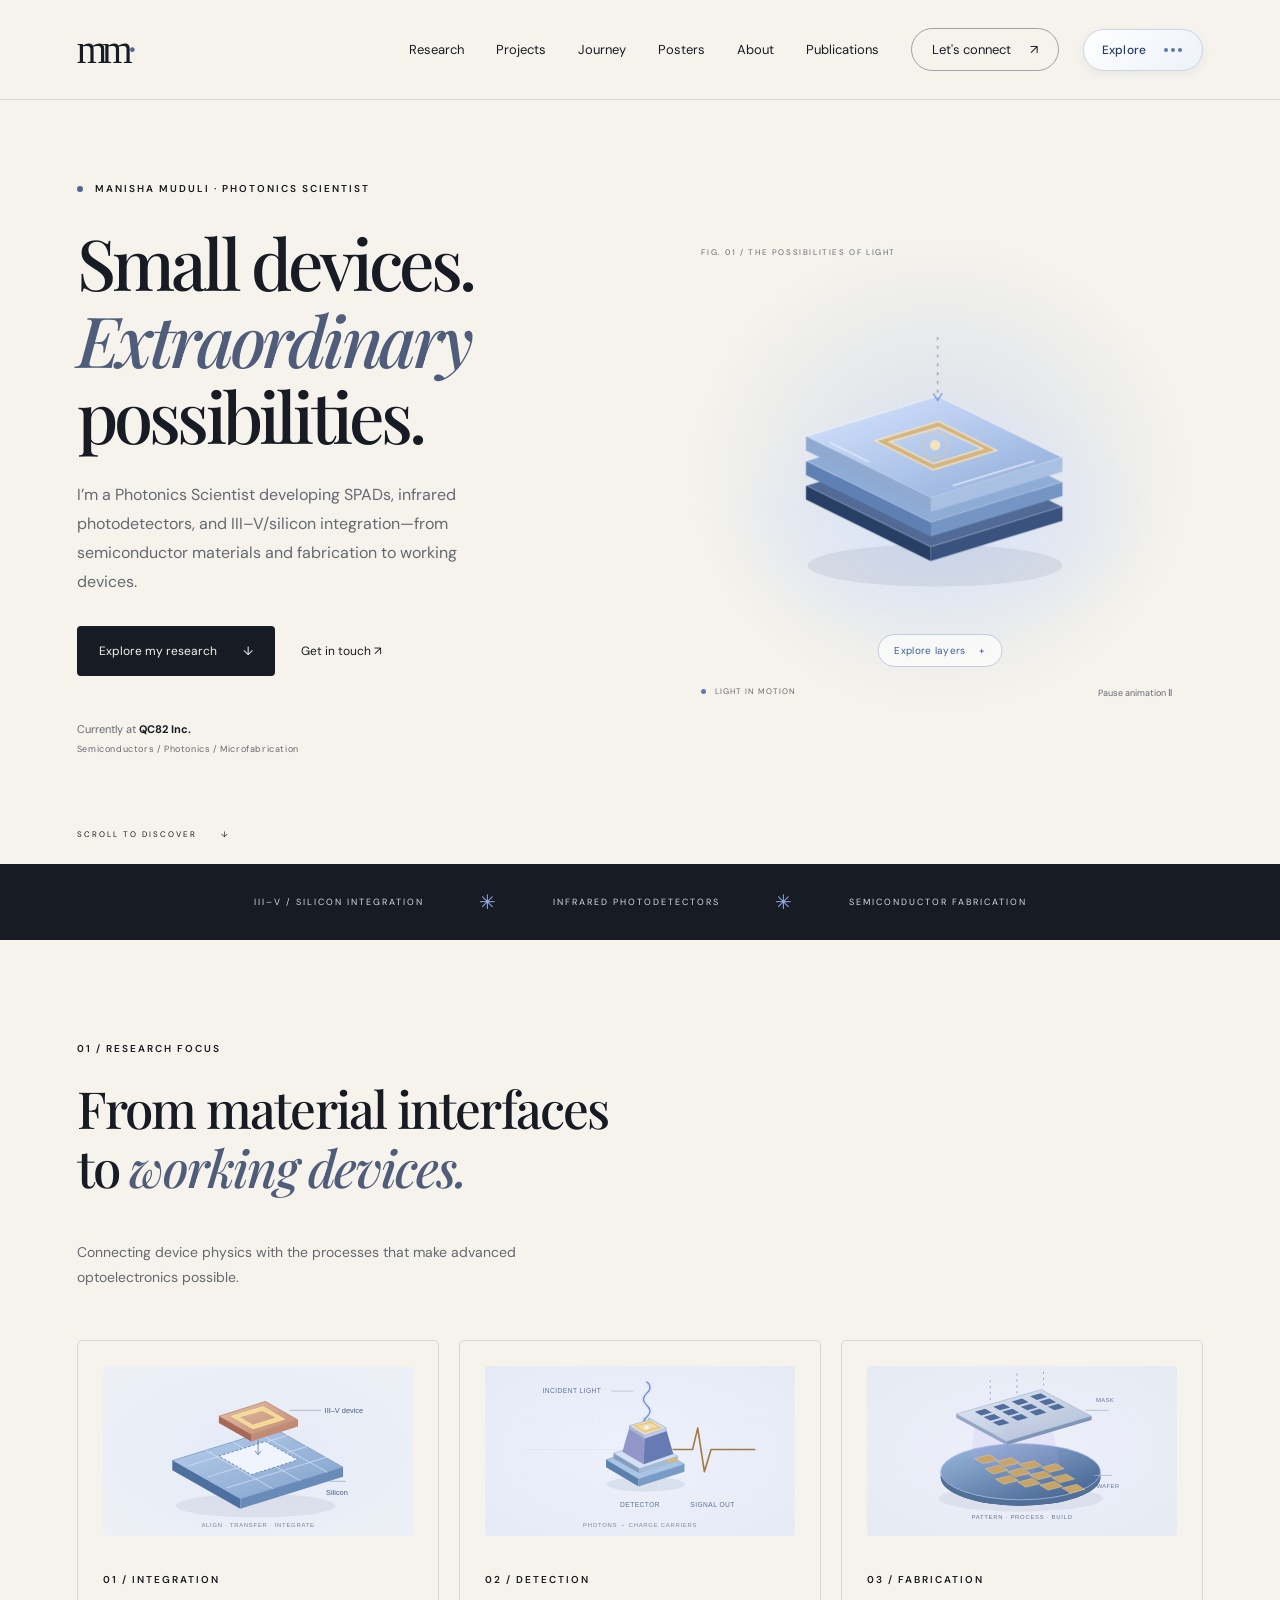
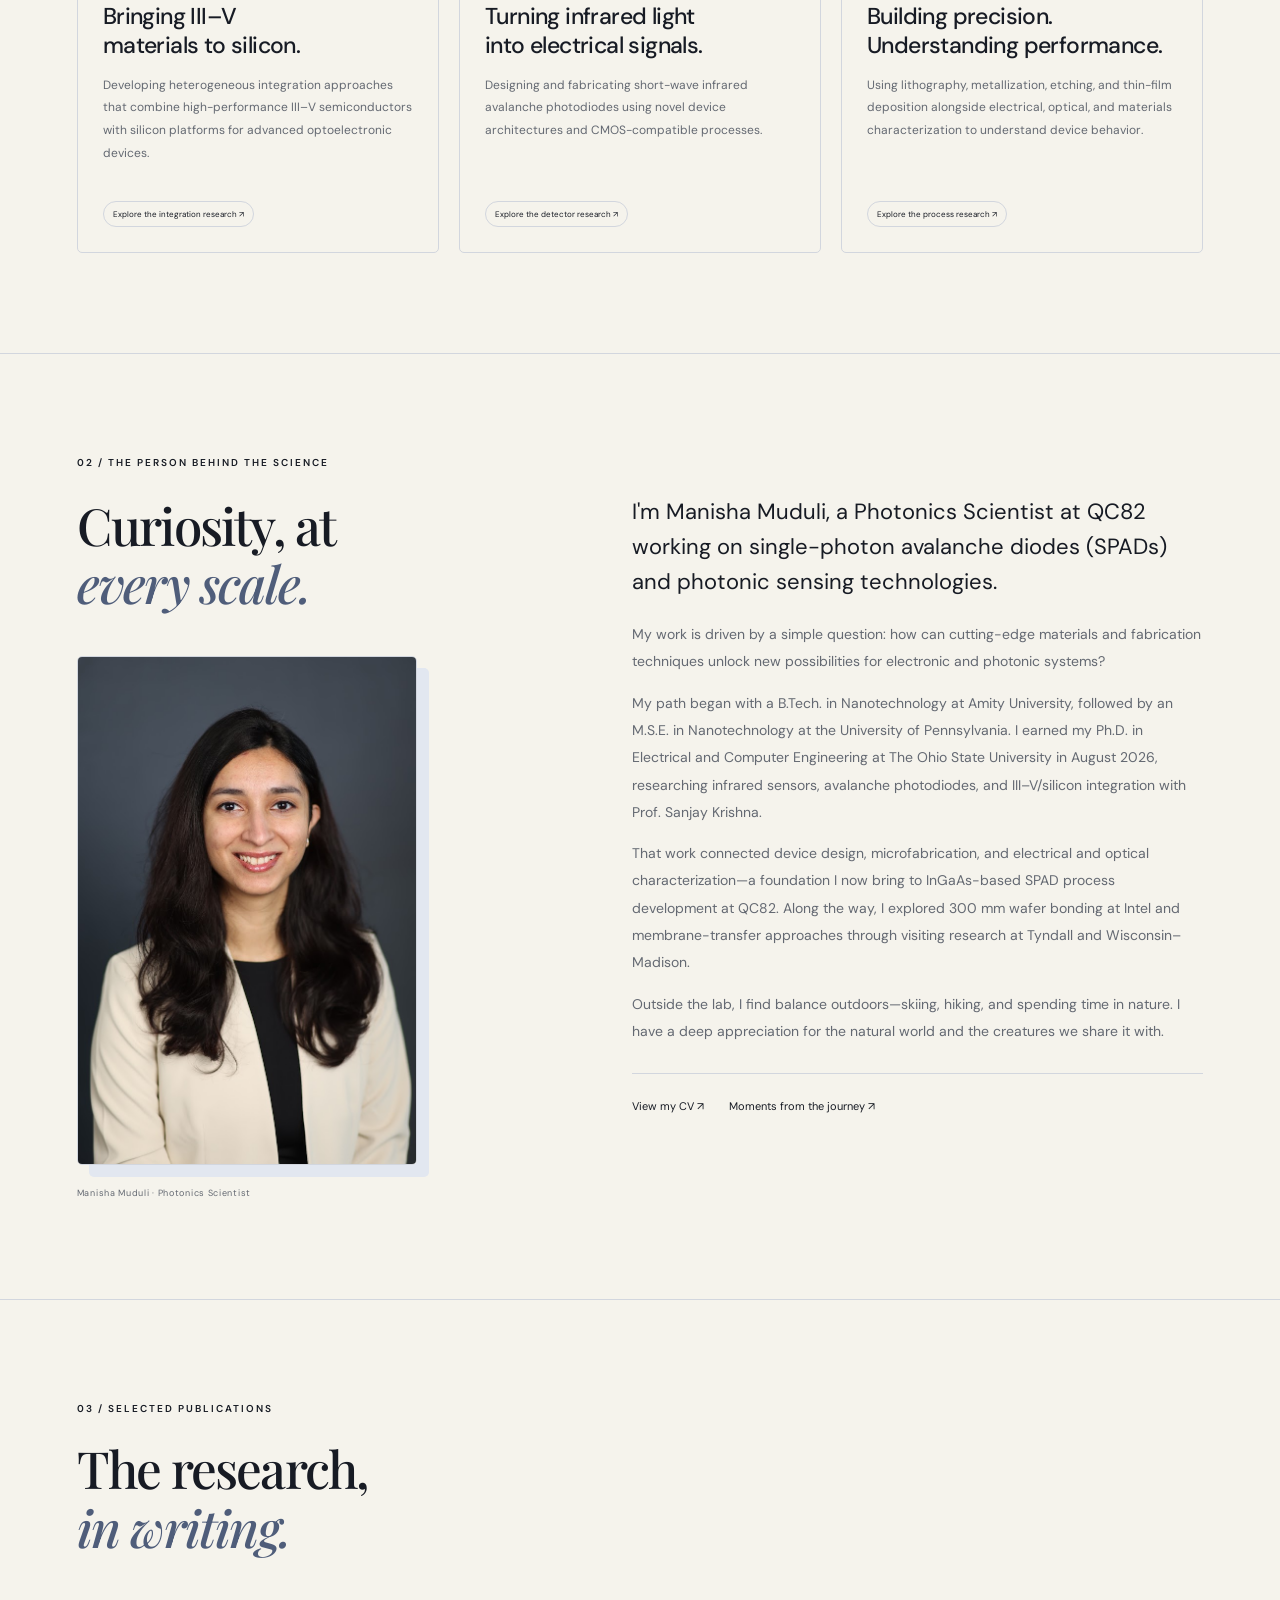
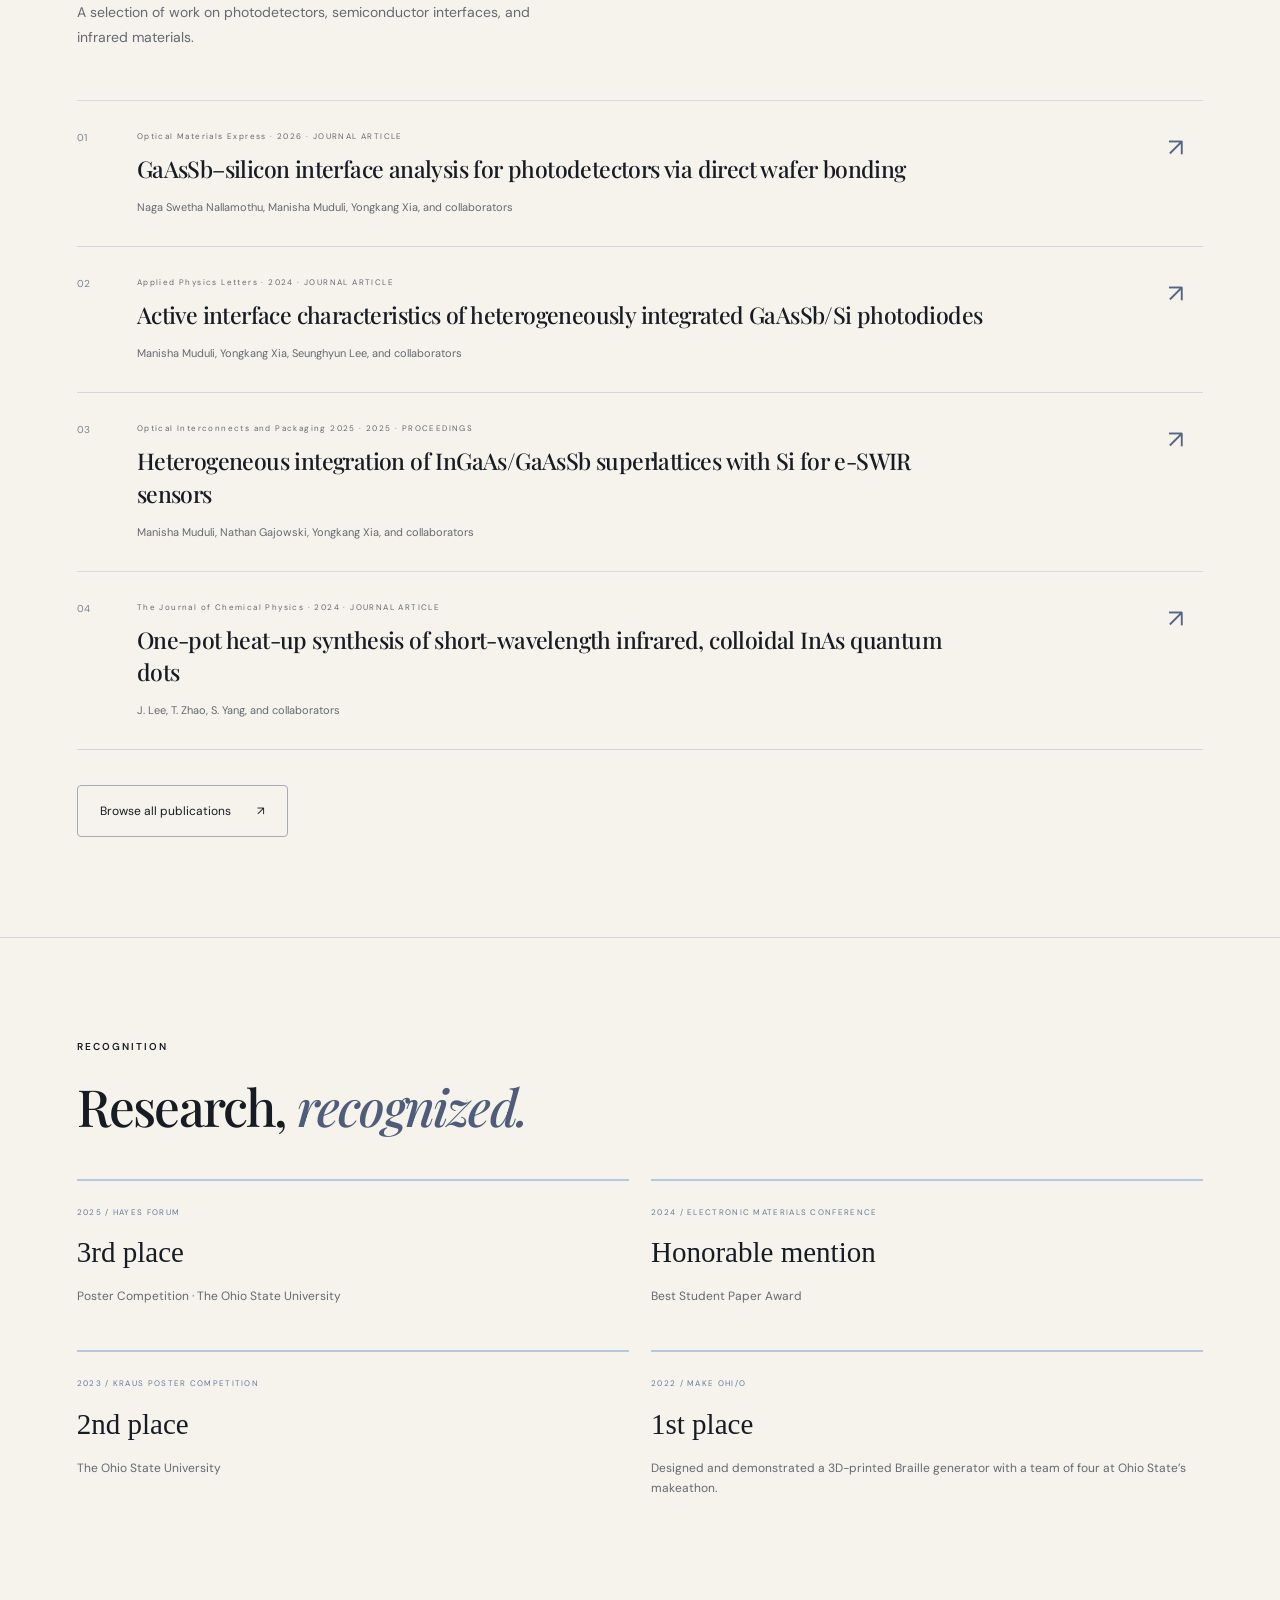
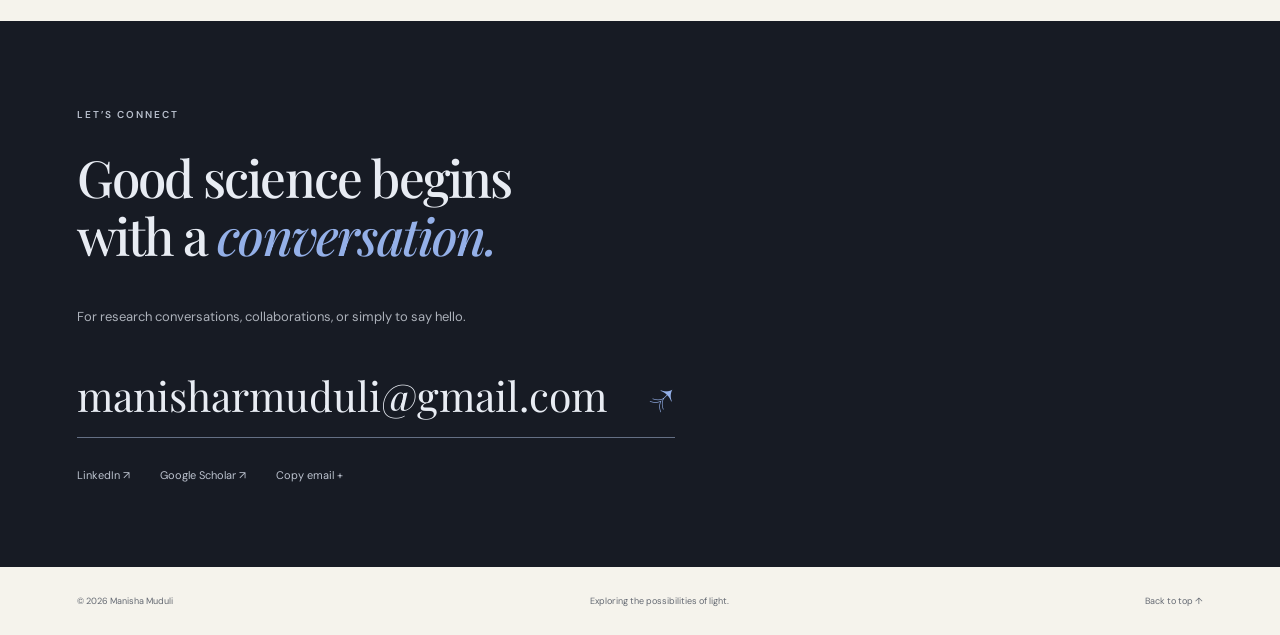
==== docs/index.html @ c6b5eed1 "Initial portfolio website" ====
<!doctype html>
<html lang="en"><head><meta charset="utf-8"><meta name="viewport" content="width=device-width, initial-scale=1"><meta name="description" content="Manisha Muduli, Photonics Scientist at QC82. SPADs, infrared photodetectors, III–V/silicon integration, research projects, publications, and CV."><meta name="theme-color" content="#101319"><title>Manisha Muduli — Photonics Scientist</title><link rel="stylesheet" href="style.css"></head>
<body><a class="skip" href="#main">Skip to content</a><header><a class="brand" href="#">mm<span>·</span></a><nav aria-label="Main navigation"><a href="#research">Research</a><a href="projects.html">Projects</a><a href="journey.html">Journey</a><a href="posters.html">Posters</a><a href="#about">About</a><a href="publications.html">Publications</a><a class="nav-contact" href="#contact">Let's connect <span>↗</span></a></nav><details class="quick-menu"><summary aria-label="Open page navigation"><span>Explore</span> <span class="menu-dots" aria-hidden="true"><i></i><i></i><i></i></span></summary><div class="quick-menu-links"><a href="index.html#about">About me<span>↗</span></a><a href="index.html#contact">Contact<span>↗</span></a><a href="cv.html">CV<span>↗</span></a><a href="index.html">Home<span>↗</span></a><a href="journey.html">Journey<span>↗</span></a><a href="news.html">News<span>↗</span></a><a href="posters.html">Poster Presentations<span>↗</span></a><a href="projects.html">Projects<span>↗</span></a><a href="publications.html">Publications<span>↗</span></a><a href="index.html#research">Research<span>↗</span></a></div></details></header>
<main id="main"><section class="hero" id="top"><div class="hero-copy"><p class="eyebrow"><span class="status"></span> MANISHA MUDULI · PHOTONICS SCIENTIST</p><h1>Small devices.<br><em>Extraordinary</em><br>possibilities.</h1><p class="intro">I’m a Photonics Scientist developing SPADs, infrared photodetectors, and III–V/silicon integration—from semiconductor materials and fabrication to working devices.</p><div class="actions"><a class="button" href="#research">Explore my research <span>↓</span></a><a class="text-link" href="mailto:manisharmuduli@gmail.com">Get in touch ↗</a></div><p class="hero-note">Currently at <strong>QC82 Inc.</strong><span>Semiconductors / Photonics / Microfabrication</span></p></div><div class="visual"><svg id="photon" class="device-concept abstract-device" viewBox="0 0 600 500" role="img" aria-labelledby="device-title device-desc"><title id="device-title">Interactive layered photonic device concept</title><desc id="device-desc">Three conceptual roles: light-absorbing material, integration interface, and silicon platform. This is not a literal device cross-section. Move the pointer to tilt it or use Explore layers to reveal labels.</desc><defs><radialGradient id="abstract-halo"><stop stop-color="#dbe5fa"/><stop offset="1" stop-color="#dbe5fa" stop-opacity="0"/></radialGradient><linearGradient id="abstract-top" x2="1" y2="1"><stop stop-color="#d9e6ff"/><stop offset="1" stop-color="#8eabd9"/></linearGradient></defs><ellipse cx="300" cy="300" rx="240" ry="150" fill="url(#abstract-halo)"/><ellipse class="abstract-shadow" cx="295" cy="353" rx="145" ry="24" fill="#2c416a" opacity=".09"/><g class="device-object"><g class="abstract-base"><path d="M148 262 l150-46 142 70 -150 46Z" fill="#526b96" stroke="#ffffff99"/><path d="M148 262 v16 l142 70 v-16Z" fill="#283e65"/><path d="M290 332 l150-46 v16 l-150 46Z" fill="#3a527e"/></g><g class="abstract-middle"><path d="M148 234 l150-46 142 70 -150 46Z" fill="#8eacd6" stroke="#ffffff99"/><path d="M148 234 v16 l142 70 v-16Z" fill="#5e80b2"/><path d="M290 304 l150-46 v16 l-150 46Z" fill="#7596c4"/></g><g class="abstract-upper"><path d="M148 206 l150-46 142 70 -150 46Z" fill="url(#abstract-top)" stroke="#ffffff99"/><path d="M148 206 v16 l142 70 v-16Z" fill="#8fa9d1"/><path d="M290 276 l150-46 v16 l-150 46Z" fill="#aac0e3"/><path d="M227 211 l72-22 66 33 -72 22Z M243 212 l50 25 56-17 -50-24Z" fill="#d4b685" fill-rule="evenodd" stroke="#f6e4c3" stroke-width="1.5"/><path class="abstract-track" d="M175 213 l45 22 m95 27 93-28" fill="none" stroke="#e4edfc" stroke-width="1.5"/><circle class="abstract-spark" cx="295" cy="216" r="6" fill="#f5e3bc"/><circle class="abstract-ring" cx="295" cy="216" r="15" fill="none" stroke="#e9cb93"/></g><g class="abstract-light" fill="none" stroke="#7499d2" stroke-width="1.5"><path d="M298 93 v72" stroke-dasharray="3 7"/><path d="M293 157 l5 8 5-8"/></g></g><g class="device-layer-labels" font-family="Arial,sans-serif" fill="#435b82"><g stroke="#8fa6c9" stroke-width=".8" fill="none"><path d="M405 174 H462 V160 H575"/><path d="M419 250 H466 V241 H575"/><path d="M421 312 H466 V322 H575"/></g><text x="470" y="151" font-size="11">Absorber</text><text x="470" y="175" font-size="8" fill="#74849c">Light → carriers</text><text x="470" y="232" font-size="11">Interface</text><text x="470" y="256" font-size="8" fill="#74849c">Material integration</text><text x="470" y="313" font-size="11">Silicon platform</text><text x="470" y="337" font-size="8" fill="#74849c">Device foundation</text><text x="300" y="403" text-anchor="middle" font-size="8" fill="#74849c">Three conceptual roles · not a literal device stack</text></g></svg><button class="device-explore" id="device-explore" aria-pressed="false">Explore layers <span aria-hidden="true">+</span></button><div class="visual-top">FIG. 01 / THE POSSIBILITIES OF LIGHT</div><div class="visual-bottom"><span><i></i> LIGHT IN MOTION</span><button id="motion" aria-pressed="false">Pause animation Ⅱ</button></div></div><a href="#research" class="scroll-note">SCROLL TO DISCOVER <span>↓</span></a></section>
<div class="discipline"><span>III–V / SILICON INTEGRATION</span><b>✳</b><span>INFRARED PHOTODETECTORS</span><b>✳</b><span>SEMICONDUCTOR FABRICATION</span></div>
<section id="research" class="section"><div class="section-heading"><p class="eyebrow">01 / RESEARCH FOCUS</p><h2>From material interfaces<br>to <em>working devices.</em></h2><p>Connecting device physics with the processes that make advanced optoelectronics possible.</p></div><div class="research-grid"><article class="research-card"><div class="diagram integration-figure"><svg viewBox="0 0 360 230" role="img" aria-labelledby="integration-title"><title id="integration-title">A III–V device aligned for integration onto a silicon platform</title><defs><linearGradient id="int-base" x2="1" y2="1"><stop stop-color="#bad0ed"/><stop offset="1" stop-color="#7f9fca"/></linearGradient><linearGradient id="int-chip" x2="1" y2="1"><stop stop-color="#e5c2a4"/><stop offset="1" stop-color="#bf8973"/></linearGradient></defs><ellipse cx="177" cy="189" rx="108" ry="16" fill="#314969" opacity=".08"/><g stroke-linejoin="round"><path d="M64 128 l139-43 92 52 -139 43Z" fill="url(#int-base)" stroke="#7898c1"/><path d="M64 128 v13 l92 52 v-13Z" fill="#4e709f"/><path d="M156 180 l139-43 v13 l-139 43Z" fill="#688bb8"/><g fill="none" stroke="#d6e3f6" stroke-width="1"><path d="M86 135 l137-42 M112 150 l137-42 M137 165 l137-42 M109 114 l91 52 M146 103 l91 52 M183 92 l91 52"/></g><path d="M127 122 l63-20 44 25 -63 20Z" fill="#f0f5fd" stroke="#456c9e" stroke-dasharray="3 3"/><g class="integration-chip"><path d="M127 68 l63-20 44 25 -63 20Z" fill="url(#int-chip)" stroke="#b5816b"/><path d="M127 68 v9 l44 25 v-9Z" fill="#a76857"/><path d="M171 93 l63-20 v9 l-63 20Z" fill="#c28b73"/><path d="M144 68 l43-13 29 17 -43 13Z M154 69 l19 11 32-10 -19-10Z" fill="#f6d990" fill-rule="evenodd" stroke="#fff0c3" stroke-width=".8"/></g><path class="integration-guide" d="M180 100 v20 m-4-5 4 5 4-5" fill="none" stroke="#6c82a5" stroke-width="1.2"/></g><g font-family="Arial,sans-serif" font-size="10" fill="#435c80"><path d="M223 60 h42" fill="none" stroke="#9baac0"/><text x="270" y="64">III–V device</text><path d="M277 156 h22" fill="none" stroke="#9baac0"/><text x="272" y="174">Silicon</text></g><text x="180" y="218" text-anchor="middle" font-family="Arial,sans-serif" font-size="8" letter-spacing="1" fill="#72829a">ALIGN · TRANSFER · INTEGRATE</text></svg></div><p class="eyebrow">01 / INTEGRATION</p><h3>Bringing III–V<br>materials to silicon.</h3><p>Developing heterogeneous integration approaches that combine high-performance III–V semiconductors with silicon platforms for advanced optoelectronic devices.</p><a class="tag research-link" href="projects.html#iii-v-integration">Explore the integration research ↗</a></article><article class="research-card"><div class="diagram detection-figure"><svg viewBox="0 0 360 230" role="img" aria-labelledby="detect-title detect-desc"><title id="detect-title">Light converted into an electrical signal</title><desc id="detect-desc">Light falls vertically onto the top opening of a tapered mesa photodetector on a layered semiconductor base with a gold ring contact. Electrical pulses travel outward. Conceptual animation.</desc><defs><linearGradient id="detect-body" x2="1" y2="1"><stop stop-color="#b9cff1"/><stop offset="1" stop-color="#6d8fbf"/></linearGradient><clipPath id="light-window"><rect x="169" y="21" width="40" height="58"/></clipPath><clipPath id="signal-window"><rect x="224" y="55" width="112" height="115"/></clipPath></defs><g stroke="#b8c8de" stroke-width=".6" opacity=".45"><path d="M24 113 H337"/><path d="M24 72 H337 M24 154 H337" stroke-dasharray="2 7"/></g><g clip-path="url(#light-window)"><g class="top-incident-wave" fill="none" stroke="#688bc6" stroke-width="1.7"><path d="M189-59 q-9 8 0 16 t0 16 t0 16 t0 16 t0 16 t0 16 t0 16 t0 16 t0 16"/><path d="M189-59 q-9 8 0 16 t0 16 t0 16 t0 16 t0 16 t0 16 t0 16 t0 16 t0 16" stroke-width="6" opacity=".08"/></g></g><path d="M185 70 l4 7 4-7" fill="none" stroke="#7d99c8" stroke-width="1.2"/><g class="detector-mesa" stroke-linejoin="round"><ellipse cx="188" cy="160" rx="53" ry="10" fill="#304b77" opacity=".09"/><path d="M134 127 l62-20 44 26 -62 20Z" fill="#a9c5e5" stroke="#85a4ca"/><path d="M134 127 v10 l44 26 v-10Z" fill="#5c80ad"/><path d="M178 153 l62-20 v10 l-62 20Z" fill="#789cc6"/><path d="M144 118 l52-16 35 20 -52 17Z" fill="#d4e1f1" stroke="#a7bbd5"/><path d="M144 118 v7 l35 20 v-6Z" fill="#869ebd"/><path d="M179 139 l52-17 v7 l-52 16Z" fill="#a5bad6"/><path d="M165 85 l30-9 21 12 -30 10Z" fill="#b8b9e3" stroke="#959bc8"/><path class="mesa-sensitive-left" d="M165 85 l-9 31 29 17 1-35Z" fill="#9297ca"/><path class="mesa-sensitive-right" d="M186 98 l30-10 9 31 -40 14Z" fill="#687ab4"/><path d="M165 81 l30-9 21 12 -30 10Z" fill="#d5d9ef" stroke="#a6b3d5"/><path d="M165 81 v4 l21 13 v-4Z" fill="#a8b6d7"/><path d="M186 94 l30-10 v4 l-30 10Z" fill="#bec9e2"/><path d="M170 81 l24-7 16 10 -24 7Z M178 82 l8 5 16-5 -8-4Z" fill="#e2bb68" fill-rule="evenodd" stroke="#fff0bb" stroke-width=".7"/><path d="M215 128 l12-4 5 3 -12 4Z" fill="#e2bb68"/></g><g class="detector-flash"><ellipse cx="189" cy="83" rx="16" ry="7" fill="#f9dc9a" opacity=".45"/><circle cx="189" cy="83" r="3" fill="#fff5d8"/></g><g clip-path="url(#signal-window)"><path class="electrical-signal" d="M120 113 h34 l7-29 9 59 9-30 h72 l7-29 9 59 9-30 h72 l7-29 9 59 9-30 h40" fill="none" stroke-width="2.2" stroke-linejoin="round"/></g><g font-family="Arial,sans-serif" font-size="9" letter-spacing=".6" fill="#5b7194"><text x="48" y="37">INCIDENT LIGHT</text><path d="M141 34 h30" stroke="#9bacc5" stroke-width=".7" fill="none"/><text x="153" y="191">DETECTOR</text><text x="248" y="191">SIGNAL OUT</text></g><text x="180" y="218" text-anchor="middle" font-family="Arial,sans-serif" font-size="8" letter-spacing="1" fill="#7a89a0">PHOTONS → CHARGE CARRIERS</text></svg></div><p class="eyebrow">02 / DETECTION</p><h3>Turning infrared light<br>into electrical signals.</h3><p>Designing and fabricating short-wave infrared avalanche photodiodes using novel device architectures and CMOS-compatible processes.</p><a class="tag research-link" href="projects.html#apd-design">Explore the detector research ↗</a></article><article class="research-card"><div class="diagram fabrication-figure"><svg viewBox="0 0 360 230" role="img" aria-labelledby="fab-title fab-desc"><title id="fab-title">Patterning a wafer with photolithography</title><desc id="fab-desc">A patterned lithography mask above a silicon wafer, with downward exposure light and repeated device features. A conceptual fabrication illustration.</desc><defs><linearGradient id="fab-wafer" x2="1" y2="1"><stop stop-color="#9ebbe0"/><stop offset="1" stop-color="#3d5c8a"/></linearGradient><linearGradient id="fab-mask" x2="1" y2="1"><stop stop-color="#e1e8f4"/><stop offset="1" stop-color="#9eafcc"/></linearGradient></defs><ellipse cx="178" cy="179" rx="111" ry="18" fill="#263f65" opacity=".07"/><ellipse cx="178" cy="151" rx="108" ry="38" fill="#3e567a"/><path d="M70 143 v8 a108 38 0 0 0 216 0 v-8Z" fill="#526f98"/><ellipse cx="178" cy="143" rx="108" ry="38" fill="url(#fab-wafer)" stroke="#b1c7e6"/><g class="fab-exposure" fill="#bba6ed" opacity=".16"><path d="M115 80 l-3 47 86 26 0-44Z"/><path d="M153 67 l2 53 77 19 -10-49Z"/></g><g><path class="fab-die" style="animation-delay:0s" d="M116 125 l20-5 11 7 -20 5Z" fill="#c9a467" stroke="#f0dab6" stroke-width=".5"/><path class="fab-die" style="animation-delay:0.16s" d="M146 129 l20-5 11 7 -20 5Z" fill="#c9a467" stroke="#f0dab6" stroke-width=".5"/><path class="fab-die" style="animation-delay:0.32s" d="M176 133 l20-5 11 7 -20 5Z" fill="#c9a467" stroke="#f0dab6" stroke-width=".5"/><path class="fab-die" style="animation-delay:0.48s" d="M206 137 l20-5 11 7 -20 5Z" fill="#c9a467" stroke="#f0dab6" stroke-width=".5"/><path class="fab-die" style="animation-delay:0.16s" d="M130 139 l20-5 11 7 -20 5Z" fill="#c9a467" stroke="#f0dab6" stroke-width=".5"/><path class="fab-die" style="animation-delay:0.32s" d="M160 143 l20-5 11 7 -20 5Z" fill="#c9a467" stroke="#f0dab6" stroke-width=".5"/><path class="fab-die" style="animation-delay:0.48s" d="M190 147 l20-5 11 7 -20 5Z" fill="#c9a467" stroke="#f0dab6" stroke-width=".5"/><path class="fab-die" style="animation-delay:0.64s" d="M220 151 l20-5 11 7 -20 5Z" fill="#c9a467" stroke="#f0dab6" stroke-width=".5"/><path class="fab-die" style="animation-delay:0.32s" d="M144 153 l20-5 11 7 -20 5Z" fill="#c9a467" stroke="#f0dab6" stroke-width=".5"/><path class="fab-die" style="animation-delay:0.48s" d="M174 157 l20-5 11 7 -20 5Z" fill="#c9a467" stroke="#f0dab6" stroke-width=".5"/><path class="fab-die" style="animation-delay:0.64s" d="M204 161 l20-5 11 7 -20 5Z" fill="#c9a467" stroke="#f0dab6" stroke-width=".5"/><path class="fab-die" style="animation-delay:0.8s" d="M234 165 l20-5 11 7 -20 5Z" fill="#c9a467" stroke="#f0dab6" stroke-width=".5"/></g><g stroke-linejoin="round"><path d="M91 65 l115-33 68 36 -115 34Z" fill="url(#fab-mask)" fill-opacity=".8" stroke="#a8b9d3"/><path d="M91 65 v5 l68 37 v-5Z" fill="#93a6c4"/><path d="M159 102 l115-34 v5 l-115 34Z" fill="#7e96b8"/><g fill="#506d9c"><path d="M116 62 l14-4 9 5 -14 4Z"/><path d="M141 55 l14-4 9 5 -14 4Z"/><path d="M166 48 l14-4 9 5 -14 4Z"/><path d="M191 41 l14-4 9 5 -14 4Z"/><path d="M128 69 l14-4 9 5 -14 4Z"/><path d="M153 62 l14-4 9 5 -14 4Z"/><path d="M178 55 l14-4 9 5 -14 4Z"/><path d="M203 48 l14-4 9 5 -14 4Z"/><path d="M140 76 l14-4 9 5 -14 4Z"/><path d="M165 69 l14-4 9 5 -14 4Z"/><path d="M190 62 l14-4 9 5 -14 4Z"/><path d="M215 55 l14-4 9 5 -14 4Z"/></g></g><g class="fab-rays" fill="none" stroke="#a58ad2" stroke-width="1.1" stroke-dasharray="3 5"><path d="M137 19 v27 M173 10 v27 M209 8 v18"/></g><g font-family="Arial,sans-serif" font-size="8" fill="#617799" letter-spacing=".4"><path d="M266 60 h31" fill="none" stroke="#a7b5ca"/><text x="280" y="49">MASK</text><path d="M278 148 h24" fill="none" stroke="#a7b5ca"/><text x="281" y="165">WAFER</text><text x="180" y="207" text-anchor="middle" letter-spacing="1">PATTERN · PROCESS · BUILD</text></g></svg></div><p class="eyebrow">03 / FABRICATION</p><h3>Building precision.<br>Understanding performance.</h3><p>Using lithography, metallization, etching, and thin-film deposition alongside electrical, optical, and materials characterization to understand device behavior.</p><a class="tag research-link" href="projects.html#zinc-diffusion">Explore the process research ↗</a></article></div></section>
<section id="about" class="about section"><div><p class="eyebrow">02 / THE PERSON BEHIND THE SCIENCE</p><h2>Curiosity, at<br><em>every scale.</em></h2><figure class="about-portrait"><img src="assets/manisha-muduli.jpg" alt="Portrait of Manisha Muduli" width="689" height="1033" loading="lazy"><figcaption>Manisha Muduli · Photonics Scientist</figcaption></figure></div><div class="about-body"><p class="large-copy">I'm Manisha Muduli, a Photonics Scientist at QC82 working on single-photon avalanche diodes (SPADs) and photonic sensing technologies.</p><p>My work is driven by a simple question: how can cutting-edge materials and fabrication techniques unlock new possibilities for electronic and photonic systems?</p><p>My path began with a B.Tech. in Nanotechnology at Amity University, followed by an M.S.E. in Nanotechnology at the University of Pennsylvania. I earned my Ph.D. in Electrical and Computer Engineering at The Ohio State University in August 2026, researching infrared sensors, avalanche photodiodes, and III–V/silicon integration with Prof. Sanjay Krishna.</p><p>That work connected device design, microfabrication, and electrical and optical characterization—a foundation I now bring to InGaAs-based SPAD process development at QC82. Along the way, I explored 300 mm wafer bonding at Intel and membrane-transfer approaches through visiting research at Tyndall and Wisconsin–Madison.</p><p>Outside the lab, I find balance outdoors—skiing, hiking, and spending time in nature. I have a deep appreciation for the natural world and the creatures we share it with.</p><div class="about-links"><a href="cv.html">View my CV ↗</a><a href="journey.html">Moments from the journey ↗</a></div></div></section>
<section id="publications" class="section publications"><div class="section-heading"><p class="eyebrow">03 / SELECTED PUBLICATIONS</p><h2>The research,<br><em>in writing.</em></h2><p>A selection of work on photodetectors, semiconductor interfaces, and infrared materials.</p></div><div class="paper-list"><a class="paper" href="https://doi.org/10.1364/ome.578886" target="_blank" rel="noopener"><span class="paper-number">01</span><div><p>Optical Materials Express · 2026 · JOURNAL ARTICLE</p><h3>GaAsSb–silicon interface analysis for photodetectors via direct wafer bonding</h3><small>Naga Swetha Nallamothu, Manisha Muduli, Yongkang Xia, and collaborators</small></div><span class="arrow">↗</span></a><a class="paper" href="https://doi.org/10.1063/5.0230901" target="_blank" rel="noopener"><span class="paper-number">02</span><div><p>Applied Physics Letters · 2024 · JOURNAL ARTICLE</p><h3>Active interface characteristics of heterogeneously integrated GaAsSb/Si photodiodes</h3><small>Manisha Muduli, Yongkang Xia, Seunghyun Lee, and collaborators</small></div><span class="arrow">↗</span></a><a class="paper" href="https://doi.org/10.1117/12.3040717" target="_blank" rel="noopener"><span class="paper-number">03</span><div><p>Optical Interconnects and Packaging 2025 · 2025 · PROCEEDINGS</p><h3>Heterogeneous integration of InGaAs/GaAsSb superlattices with Si for e-SWIR sensors</h3><small>Manisha Muduli, Nathan Gajowski, Yongkang Xia, and collaborators</small></div><span class="arrow">↗</span></a><a class="paper" href="https://doi.org/10.1063/5.0187162" target="_blank" rel="noopener"><span class="paper-number">04</span><div><p>The Journal of Chemical Physics · 2024 · JOURNAL ARTICLE</p><h3>One-pot heat-up synthesis of short-wavelength infrared, colloidal InAs quantum dots</h3><small>J. Lee, T. Zhao, S. Yang, and collaborators</small></div><span class="arrow">↗</span></a></div><a class="button outline" href="publications.html">Browse all publications <span>↗</span></a></section>
<section id="recognition" class="section recognition"><div class="section-heading"><p class="eyebrow">RECOGNITION</p><h2>Research, <em>recognized.</em></h2></div><div class="recognition-grid"><a href="posters.html"><span>2025 / HAYES FORUM</span><strong>3rd place</strong><p>Poster Competition · The Ohio State University</p></a><a href="cv.html#awards"><span>2024 / ELECTRONIC MATERIALS CONFERENCE</span><strong>Honorable mention</strong><p>Best Student Paper Award</p></a><a href="posters.html"><span>2023 / KRAUS POSTER COMPETITION</span><strong>2nd place</strong><p>The Ohio State University</p></a><a href="cv.html#awards"><span>2022 / MAKE OHI/O</span><strong>1st place</strong><p>Designed and demonstrated a 3D-printed Braille generator with a team of four at Ohio State’s makeathon.</p></a></div></section><section id="contact" class="contact section"><p class="eyebrow">LET’S CONNECT</p><h2>Good science begins<br>with a <em>conversation.</em></h2><p>For research conversations, collaborations, or simply to say hello.</p><a class="email" href="mailto:manisharmuduli@gmail.com">manisharmuduli@gmail.com <span>↗</span></a><div class="contact-links"><a href="https://www.linkedin.com/in/manisha-r-muduli/" target="_blank" rel="noopener">LinkedIn ↗</a><a href="https://scholar.google.com/citations?user=A17pXQsAAAAJ&hl=en&oi=ao" target="_blank" rel="noopener">Google Scholar ↗</a><button id="copy">Copy email +</button></div></section></main><footer><span>© <span id="year">2026</span> Manisha Muduli</span><span>Exploring the possibilities of light.</span><a href="#top">Back to top ↑</a></footer><script src="script.js"></script><script src="navigation.js"></script></body></html>
---- docs/style.css ----
@import url('https://fonts.googleapis.com/css2?family=DM+Sans:wght@400;500;600;700&family=Playfair+Display:ital,wght@0,500;0,600;1,500&display=swap');
:root{--bg:#f5f3ec;--ink:#171b24;--muted:#646972;--blue:#2d3e60;--line:#d2d6de;--accent:#94b0e8}*{box-sizing:border-box}html{scroll-behavior:smooth;scroll-padding-top:100px}body{margin:0;background:var(--bg);color:var(--ink);font-family:'DM Sans',Arial,sans-serif}a{color:inherit;text-decoration:none}button{font:inherit;cursor:pointer}a:focus-visible,button:focus-visible{outline:3px solid #4665a3;outline-offset:6px}.skip{position:fixed;top:-80px;background:white;padding:15px;z-index:10}.skip:focus{top:5px}header{max-width:1400px;margin:auto;height:100px;padding:0 6%;display:flex;align-items:center;justify-content:space-between;border-bottom:1px solid var(--line)}.brand{font-family:Georgia,serif;font-size:39px;letter-spacing:-5px}.brand span{color:#4f6797}nav{display:flex;gap:32px;align-items:center;font-size:13px}nav a:hover,.text-link:hover{color:#3d5990}.nav-contact{border:1px solid #9ca1aa;border-radius:30px;padding:12px 20px}.nav-contact span{margin-left:16px}.hero{position:relative;max-width:1400px;min-height:760px;margin:auto;display:grid;grid-template-columns:1.1fr 1fr;padding:80px 6% 95px;gap:20px;align-items:center}.eyebrow{font-size:10px;letter-spacing:2px;font-weight:600;line-height:1.7}.status{display:inline-block;width:6px;height:6px;border-radius:50%;background:#506794;margin-right:8px}h1,h2,h3,p{margin-top:0}h1{font-family:'Playfair Display',Georgia,serif;font-weight:500;font-size:clamp(50px,5.5vw,79px);line-height:1.09;letter-spacing:-3.8px;margin:27px 0}em{font-weight:500;color:#4f5d7a}h2{font-family:'Playfair Display',Georgia,serif;font-weight:500;font-size:clamp(36px,4vw,53px);line-height:1.15;letter-spacing:-1.8px}h3{font-weight:500;letter-spacing:-.6px}.intro{max-width:435px;color:var(--muted);font-size:16px;line-height:1.8}.actions{display:flex;align-items:center;gap:26px;margin:30px 0 42px}.button{display:inline-flex;gap:26px;align-items:center;background:var(--ink);color:var(--bg);padding:17px 22px;border-radius:4px;font-size:12px}.button:hover{background:var(--blue)}.text-link{font-size:12px}.hero-note{font-size:11px;color:var(--muted);line-height:2}.hero-note strong{color:var(--ink)}.hero-note span{display:block;font-size:9px;letter-spacing:.6px}.visual{height:500px;position:relative;background:radial-gradient(ellipse,#d8deeb 0,transparent 68%)}canvas{width:100%;height:100%;display:block}.visual-top{position:absolute;left:25px;top:22px;font-size:8px;letter-spacing:1.6px;color:#626875}.visual-bottom{position:absolute;bottom:25px;left:25px;right:25px;display:flex;justify-content:space-between;font-size:8px;letter-spacing:1px;color:var(--muted)}.visual-bottom i{display:inline-block;width:5px;height:5px;background:#607aae;border-radius:50%;margin-right:6px}.visual-bottom button{background:none;border:0;font-size:9px;color:var(--muted)}.scroll-note{position:absolute;bottom:25px;left:6%;font-size:8px;letter-spacing:2px}.scroll-note span{margin-left:20px}.discipline{background:var(--ink);color:#d6dbe4;display:flex;justify-content:center;align-items:center;gap:55px;padding:25px;font-size:9px;letter-spacing:2px}.discipline b{font-size:20px;color:var(--accent);font-weight:400}.section{padding:100px 6%;max-width:1400px;margin:auto}.section-heading{max-width:650px;margin-bottom:50px}.section-heading>p:last-child{max-width:460px;color:var(--muted);font-size:14px;line-height:1.8}.section-heading .eyebrow{margin-bottom:22px}.research-grid{display:grid;grid-template-columns:repeat(3,1fr);gap:20px}.research-card{padding:25px;border:1px solid var(--line);border-radius:5px;transition:transform .3s,box-shadow .3s}.research-card:hover{transform:translateY(-7px);box-shadow:0 15px 40px #1d26370c}.research-card h3{font-size:23px;line-height:1.25;margin:14px 0}.research-card>p:not(.eyebrow){font-size:12px;color:var(--muted);line-height:1.9;min-height:115px}.tag{display:inline-block;font-size:8px;padding:7px 9px;border:1px solid var(--line);border-radius:20px}.diagram{height:170px;position:relative;margin-bottom:35px;overflow:hidden;background:#e4e8f0;border-radius:3px}.layers i{position:absolute;left:24%;top:40px;width:53%;height:65px;transform:rotate(-25deg) skewX(30deg);border:1px solid #525f7a;background:#a1b1d0;box-shadow:7px 7px 0 #8b9bbc}.layers i:nth-child(2){top:61px;background:#717d94;z-index:2}.layers i:nth-child(3){top:82px;background:#323c4f;z-index:3}.layers span,.layers small{position:absolute;font-size:8px;right:12px;top:45px}.layers small{top:125px}.wave svg{width:100%;height:100%}.wave path{fill:none;stroke:#586c94;stroke-width:1.4}.wave rect{fill:#384358;opacity:.85}.wave .output{stroke:#384358}.wafer>div{position:absolute;width:130px;height:130px;border:2px solid #52617e;border-radius:50%;top:13px;left:calc(50% - 65px);transform:rotateX(35deg) rotate(-25deg);background:repeating-linear-gradient(0deg,transparent 0 17px,#566a92 18px 19px),repeating-linear-gradient(90deg,#b2c0dd 0 17px,#566a92 18px 19px);box-shadow:5px 7px 0 #6d7d9e}.wafer>span{position:absolute;font-size:7px;bottom:10px;right:12px;letter-spacing:1px}.about{display:grid;grid-template-columns:1fr 1.2fr;gap:80px;border-top:1px solid var(--line);border-bottom:1px solid var(--line)}.about .eyebrow{margin-bottom:25px}.about-body{padding-top:40px}.about-body p{font-size:14px;line-height:1.95;color:var(--muted)}.about-body .large-copy{font-size:22px;color:var(--ink);line-height:1.6}.about-mark{height:150px;width:150px;border:1px solid #a5b1c9;display:flex;align-items:center;justify-content:center;border-radius:50%;font-family:Georgia,serif;font-size:70px;color:#586784;margin-top:45px;position:relative}.about-mark span{font-family:Arial;font-size:35px;position:absolute;right:-15px;top:10px;background:var(--bg)}.about-links{display:flex;flex-wrap:wrap;gap:25px;font-size:11px;border-top:1px solid var(--line);padding-top:25px;margin-top:28px}.paper-list{border-top:1px solid var(--line);margin-bottom:35px}.paper{display:grid;grid-template-columns:40px 1fr 35px;gap:20px;border-bottom:1px solid var(--line);padding:30px 0;transition:padding .25s,background .25s}.paper:hover{padding-left:15px;background:#e4e8f1}.paper-number{font-size:10px;color:#7a8293}.paper p{font-size:8px;letter-spacing:1.4px;color:var(--muted);margin-bottom:12px}.paper h3{font-family:'Playfair Display',Georgia,serif;font-size:23px;max-width:850px;line-height:1.4;margin-bottom:10px}.paper small{font-size:11px;color:var(--muted)}.arrow{font-size:25px;color:#556585}.outline{background:transparent;color:var(--ink);border:1px solid #a5abb8}.outline:hover{color:white}.contact{background:var(--ink);color:#e8ecf3;max-width:none;padding:85px max(6%,calc((100vw - 1230px)/2));position:relative}.contact em{color:var(--accent)}.contact>p:not(.eyebrow){color:#acb1ba;font-size:13px}.contact .eyebrow{color:#b8bfcc;margin-bottom:25px}.email{display:inline-flex;align-items:center;gap:40px;font-family:'Playfair Display',Georgia,serif;font-size:clamp(20px,3.2vw,41px);border-bottom:1px solid #646f84;padding:15px 0;margin:15px 0 30px}.email span{color:var(--accent)}.contact-links{display:flex;gap:30px;font-size:11px;color:#bcc2ce}.contact-links button{background:none;border:0;color:inherit;font-size:11px;padding:0}footer{display:flex;justify-content:space-between;padding:28px 6%;font-size:9px;color:var(--muted);gap:20px}::selection{background:#94b0e8;color:#171b24}@media(min-width:1500px){.hero{min-height:800px}}@media(max-width:850px){header{height:80px}.hero{grid-template-columns:1fr;padding-top:50px;padding-bottom:60px}.hero-copy{max-width:600px}.visual{height:420px;margin-top:-15px}h1{font-size:64px}.hero-note{margin-bottom:0}.discipline{gap:20px;font-size:7px;letter-spacing:1px}.research-grid{grid-template-columns:1fr}.research-card{display:grid;grid-template-columns:1fr 1fr;column-gap:25px}.diagram{grid-row:1/5;height:230px;margin:0}.research-card>p:not(.eyebrow){min-height:0}.tag{justify-self:start}.about{gap:35px;grid-template-columns:.8fr 1.2fr}.section{padding-top:70px;padding-bottom:70px}}@media(max-width:540px){nav{gap:16px;font-size:10px}.nav-contact{display:none}.hero{padding-top:35px}h1{font-size:52px;letter-spacing:-2.7px}.eyebrow{font-size:8px;letter-spacing:1.4px}.intro{font-size:14px}.actions{gap:20px}.button{padding:15px;font-size:11px;gap:18px}.visual{height:340px;margin-top:10px}.visual-top{left:10px}.visual-bottom{left:10px;right:10px}.discipline{gap:13px;font-size:6px;padding:19px 10px}.discipline b{font-size:13px}.research-card{display:block}.diagram{height:180px;margin-bottom:25px}.research-card>p:not(.eyebrow){min-height:0}.about{grid-template-columns:1fr;gap:0}.about-mark{display:none}.about-body{padding-top:0}.about-body .large-copy{font-size:20px}.paper{grid-template-columns:20px 1fr 20px;gap:10px}.paper h3{font-size:20px}.paper p{font-size:7px}.contact-links{gap:25px}footer{flex-wrap:wrap;font-size:8px}footer>span:nth-child(2){display:none}}@media(prefers-reduced-motion:reduce){html{scroll-behavior:auto}*{transition:none!important}}

.project-visual{margin:30px 0 45px;border:1px solid var(--line);border-radius:6px;overflow:hidden;background:#eceff5}.project-report{padding:22px;background:linear-gradient(135deg,#e5eaf3,#f5f3ec)}.project-report iframe{display:block;width:100%;height:560px;border:0;border-radius:3px;background:white}.project-visual .paper{padding:26px;background:var(--bg);border:0}.project-visual .paper:hover{background:#e9edf5}.project-visual .paper h3{font-size:24px}@media(max-width:540px){.project-report{padding:10px}.project-report iframe{height:430px}.project-visual .paper{padding:20px 12px}.project-visual .paper h3{font-size:20px}}

.science-figure{margin:0;padding:25px 35px 18px;background:radial-gradient(ellipse at center,#dfe7f4,transparent 75%);color:#355385}.science-figure svg{display:block;width:100%;height:auto;max-height:350px;fill:none;stroke:#5277af;stroke-width:1.5}.science-figure text{fill:#4b6389;stroke:none;font:9px Arial;letter-spacing:1px}.science-figure .dot{fill:#7797c9;stroke:#355385}.science-figure .orbit{stroke-dasharray:2 5;opacity:.5}.science-figure .beam{stroke:#668bc5;stroke-width:2;animation:glimmer 3s ease-in-out infinite}.science-figure .copper{fill:#bc8569;stroke:#986d57}.science-figure figcaption{font-size:12px;text-align:center;margin:10px 0;line-height:1.8}.science-figure figcaption span{display:block;font-size:7px;letter-spacing:1.3px;color:#768198}.breathe{transform-box:fill-box;transform-origin:center;animation:breathe 4s ease-in-out infinite}.flow{animation:flow 2s linear infinite}.comb{animation:comb 3s ease-in-out infinite}.carrier{fill:#7a9dd7;animation:carrier 4s linear infinite}.deposit{fill:#7797c9;animation:deposit 3s infinite}.polymer{animation:glimmer 4s ease-in-out infinite}.report-details{background:var(--bg);border-top:1px solid var(--line)}.report-details summary{cursor:pointer;padding:16px 25px;font-size:11px;color:#536c96}.illustrations-paused .science-figure *{animation-play-state:paused!important}#figure-motion{margin:10px 0 15px}@keyframes breathe{50%{opacity:.65;transform:scale(1.06)}}@keyframes flow{to{stroke-dashoffset:-38}}@keyframes glimmer{50%{opacity:.4}}@keyframes comb{50%{transform:translateX(10px)}}@keyframes carrier{to{transform:translateX(320px)}}@keyframes deposit{0%{transform:translateY(0);opacity:0}20%{opacity:1}90%,100%{transform:translateY(95px);opacity:0}}@media(prefers-reduced-motion:reduce){.science-figure *{animation:none!important}}@media(max-width:540px){.science-figure{padding:15px 8px}.science-figure figcaption{font-size:10px}}

/* Project-specific color on hover, keyboard focus, and touch. */
.science-figure{--tone:#7654cc;--pop:#e9a445;--wash:#eee5ff;--soft:#c2b1eb;transition:background-color .45s,box-shadow .45s}.science-figure svg *{transition:fill .45s,stroke .45s,filter .45s}.science-figure:focus-visible{outline:2px solid var(--tone);outline-offset:-4px}.science-figure:is(:hover,:focus){background-color:var(--wash);box-shadow:inset 0 0 70px #ffffff70}.science-figure:is(:hover,:focus) svg{stroke:var(--tone)}.science-figure:is(:hover,:focus) svg [fill]:not([fill="none"]){fill:var(--soft)}.science-figure:is(:hover,:focus) svg [stroke]:not([stroke="none"]){stroke:var(--tone)}.science-figure:is(:hover,:focus) svg .dot{fill:var(--pop);stroke:var(--tone);filter:drop-shadow(0 0 5px color-mix(in srgb,var(--pop) 45%,transparent))}.science-figure:is(:hover,:focus) svg .orbit{stroke:var(--tone)}.science-figure:is(:hover,:focus) svg .beam,.science-figure:is(:hover,:focus) svg .flow{stroke:var(--pop);filter:drop-shadow(0 0 3px var(--pop))}.science-figure:is(:hover,:focus) svg .polymer:nth-child(even){stroke:var(--pop)}.science-figure:is(:hover,:focus) svg .polymer:nth-child(odd){stroke:var(--tone)}.science-figure:is(:hover,:focus) svg .carrier,.science-figure:is(:hover,:focus) svg .deposit{fill:var(--pop)}.science-figure:is(:hover,:focus) svg .copper{fill:#d68b4c;stroke:#a85e32}.science-figure:is(:hover,:focus) svg text{fill:#3b405b;stroke:none}.science-figure:is(:hover,:focus) figcaption{color:#34435d}
.science-figure[data-palette="1"]{--tone:#7654cc;--pop:#e9a445;--wash:#eee5ff;--soft:#c2b1eb}
.science-figure[data-palette="2"]{--tone:#345bb0;--pop:#e57c66;--wash:#fcebe5;--soft:#a9bce8}
.science-figure[data-palette="3"]{--tone:#ae4b3b;--pop:#edaf44;--wash:#fff0dc;--soft:#efc793}
.science-figure[data-palette="4"]{--tone:#7853bd;--pop:#ed8c88;--wash:#f3e9fa;--soft:#c4b1e6}
.science-figure[data-palette="5"]{--tone:#6a4bc4;--pop:#29b6cf;--wash:#e7f3fc;--soft:#a9d8ec}
.science-figure[data-palette="6"]{--tone:#a54a98;--pop:#ecb34d;--wash:#f7e9f4;--soft:#dab4d6}
.science-figure[data-palette="7"]{--tone:#3557ac;--pop:#ed8970;--wash:#e9effd;--soft:#a1b7e2}
.science-figure[data-palette="8"]{--tone:#7750ab;--pop:#c7a968;--wash:#f0ebf8;--soft:#b9b5d1}
.science-figure[data-palette="9"]{--tone:#365ca9;--pop:#d68b4c;--wash:#f8eee5;--soft:#b2c3e1}
@media(hover:none){.science-figure:focus{background-color:var(--wash)}}

.about-portrait{margin:35px 0 0;max-width:340px}.about-portrait img{display:block;width:100%;height:auto;aspect-ratio:689/1033;object-fit:cover;border-radius:5px;border:1px solid var(--line);box-shadow:12px 12px 0 #e2e7f0}.about-portrait figcaption{font-size:9px;letter-spacing:.7px;color:var(--muted);margin-top:22px}@media(max-width:540px){.about-portrait{max-width:280px;margin:25px 0 35px}.about-portrait img{box-shadow:8px 8px 0 #e2e7f0}}

@media(max-width:540px){header{padding-left:5%;padding-right:5%}nav{gap:10px;font-size:9px}.brand{font-size:34px}}

.journey-grid{display:grid;grid-template-columns:1fr 1fr;gap:45px 30px;margin-bottom:55px}.journey-card{margin:0;border:1px solid var(--line);border-radius:5px;overflow:hidden;background:#f8f7f2}.journey-card>a{display:block;overflow:hidden;background:#e5eaf4}.journey-card img{display:block;width:100%;height:auto;aspect-ratio:1;object-fit:contain;transition:transform .5s}.journey-card a:hover img{transform:scale(1.025)}.journey-card figcaption{padding:24px}.journey-card h3{font-family:Georgia,serif;font-size:26px;line-height:1.3}.journey-card figcaption>p:last-child{font-size:10px;color:var(--muted);margin-bottom:0}@media(max-width:650px){.journey-grid{grid-template-columns:1fr;gap:25px}}

header{position:relative;gap:24px}header>nav{margin-left:auto}.quick-menu{position:relative;z-index:20;flex-shrink:0}.quick-menu summary{display:flex;align-items:center;gap:14px;list-style:none;cursor:pointer;border:1px solid #a8b5cb;border-radius:24px;padding:11px 17px;font-size:12px;background:#f8f8f5;color:#253c66;user-select:none}.quick-menu summary::-webkit-details-marker{display:none}.menu-chevron{font-size:20px;line-height:14px;transition:transform .2s}.quick-menu[open] .menu-chevron{transform:rotate(180deg)}.quick-menu-links{position:absolute;right:0;top:calc(100% + 12px);width:205px;padding:8px;background:#fcfcf8;border:1px solid #d1d9e7;border-radius:10px;box-shadow:0 14px 40px #1a2b4c20}.quick-menu-links a{display:flex;justify-content:space-between;align-items:center;padding:14px;border-radius:6px;font-size:13px;color:#253c66}.quick-menu-links a:hover,.quick-menu-links a:focus-visible{background:#e9eef8}.quick-menu-links a span{color:#748db4}@media(max-width:850px){header>nav{display:none}.quick-menu{margin-left:auto}header{position:sticky;top:0;background:var(--bg);z-index:30;height:76px}}

.quick-menu-links{max-height:calc(100dvh - 110px);overflow-y:auto}.quick-menu-links a{padding:12px 14px}

.poster-gallery{display:grid;gap:45px}.poster-card{border:1px solid var(--line);border-radius:6px;overflow:hidden;background:#fafaf6}.poster-preview{display:block;background:#e6ebf4;padding:22px}.poster-preview img{display:block;width:100%;height:auto;max-height:620px;object-fit:contain;transition:transform .35s}.poster-preview:hover img{transform:scale(1.01)}.poster-caption{padding:30px}.poster-caption h2{font-size:29px;line-height:1.3;max-width:950px;margin:18px 0}.poster-caption h3{font-size:17px;margin-bottom:10px}.poster-caption>p:not(.eyebrow){font-size:12px;color:var(--muted)}.poster-award{display:inline-block;padding:8px 14px;background:#f8e8b9;color:#72521d;border:1px solid #e8cc80;border-radius:20px;font-size:12px}@media(max-width:540px){.poster-preview{padding:10px}.poster-caption{padding:20px}.poster-caption h2{font-size:23px}}@media(min-width:851px) and (max-width:1150px){header nav{gap:15px;font-size:11px}}

/* Refined Explore control */
.quick-menu summary{gap:18px;padding:12px 18px;border:1px solid #cbd5e7;background:linear-gradient(135deg,#ffffff,#edf1f9);box-shadow:0 3px 10px #233a6310;font-weight:500;letter-spacing:.2px;transition:background .2s,border-color .2s,box-shadow .2s}.quick-menu summary:hover{border-color:#8ea4cb;box-shadow:0 5px 18px #233a631c}.menu-dots{display:flex;align-items:center;gap:3px;width:20px;height:16px}.menu-dots i{display:block;width:4px;height:4px;border-radius:50%;background:#5b78ac;transition:transform .2s,background .2s}.quick-menu[open] summary{background:#243d67;border-color:#243d67;color:#fff;box-shadow:0 5px 16px #233a6328}.quick-menu[open] .menu-dots i{background:#d7e3fb}.quick-menu[open] .menu-dots i:nth-child(2){transform:translateY(-3px)}.quick-menu-links{border-radius:16px;padding:10px;border-color:#dbe2ee;box-shadow:0 18px 55px #1b315b24;background:#fffffc}.quick-menu-links a{border-radius:9px;font-size:12px;transition:background .2s,color .2s}.quick-menu-links a span{display:none}.quick-menu-links a:hover{background:#edf2fc;color:#183d7a}.quick-menu-links a+a{border-top:1px solid #edf0f5}

.poster-caption .event-description{font-size:13px!important;line-height:1.75;max-width:820px;color:#586a86!important;margin:10px 0 14px}

.cv-page{max-width:1250px}.cv-index{display:flex;flex-wrap:wrap;gap:10px;border-top:1px solid var(--line);border-bottom:1px solid var(--line);padding:20px 0;margin-bottom:35px}.cv-index a{font-size:11px;border:1px solid #d4ddeb;padding:9px 13px;border-radius:20px}.cv-index a:hover{background:#e5ebf7}.cv-section{padding:35px 0;border-bottom:1px solid var(--line);scroll-margin-top:100px}.cv-section>h2{font-size:32px;margin-bottom:30px}.cv-entry{display:grid;grid-template-columns:165px 1fr;gap:25px;margin-bottom:30px}.cv-meta{font-size:11px;color:#60769b;padding-top:4px}.cv-entry h3{font-size:20px;margin-bottom:7px}.cv-role{font-size:13px;color:#63728c;line-height:1.7}.cv-entry ul{padding-left:18px;font-size:13px;line-height:1.9;color:#566175}.cv-publications{padding-left:22px;font-size:13px;line-height:1.8}.cv-publications li{margin-bottom:18px;padding-left:6px}.cv-publications span{font-size:11px;color:#697e9d;margin-right:10px}.cv-note{font-size:12px;color:var(--muted)}.cv-posters{list-style:none;padding:0}.cv-posters li{padding:24px 0;border-top:1px solid var(--line)}.cv-posters li>span{font-size:10px;color:#6a7d9c}.cv-posters h3{font-size:19px;line-height:1.5;margin:12px 0}.cv-posters p{font-size:12px;color:#68758a}.cv-posters a{display:inline-block;font-size:11px;margin-top:10px}.cv-award{display:inline-block;color:#8a631d;font-size:11px;margin-right:20px}@media(max-width:600px){.cv-entry{grid-template-columns:1fr;gap:8px}.cv-section>h2{font-size:28px}}

.cv-subheading{font-size:18px;font-weight:500;color:#4e6993;margin:38px 0 25px;padding-top:20px;border-top:1px solid #e1e5ed}

.cv-page .cv-name{white-space:nowrap;font-size:clamp(26px,7.7vw,78px);letter-spacing:-.045em}.cv-page .section-heading:has(.cv-name){max-width:100%}

.cv-name .cv-surname{font-style:normal;color:#52775b;color:var(--blue)}

.visual{min-width:0;overflow:hidden}.device-concept{display:block;width:100%;height:100%;overflow:visible}.device-photon{animation:device-glow 2.8s ease-in-out infinite}.device-pulse{transform-box:fill-box;transform-origin:center;animation:device-pulse 2.8s ease-out infinite}.incident-light{animation:device-light 2.8s ease-in-out infinite}.device-paused *{animation-play-state:paused!important}@keyframes device-glow{50%{opacity:.35}}@keyframes device-pulse{0%{transform:scale(.5);opacity:.8}100%{transform:scale(2);opacity:0}}@keyframes device-light{50%{opacity:.5}}@media(prefers-reduced-motion:reduce){.device-concept *{animation:none!important}}

.abstract-device{touch-action:pan-y}.device-object{transform-origin:50% 55%;transform:perspective(900px) rotateX(var(--device-x,0deg)) rotateY(var(--device-y,0deg));transition:transform .25s ease-out}.abstract-upper,.abstract-middle,.abstract-light{transition:transform .65s cubic-bezier(.2,.7,.2,1)}.abstract-device.is-expanded .abstract-upper{transform:translateY(-47px)}.abstract-device.is-expanded .abstract-middle{transform:translateY(-20px)}.abstract-device.is-expanded .abstract-light{transform:translateY(-47px)}.abstract-spark{animation:device-glow 3s ease-in-out infinite}.abstract-ring{transform-box:fill-box;transform-origin:center;animation:device-pulse 3s ease-out infinite}.abstract-device.is-active .abstract-spark{fill:#fff1cd;filter:drop-shadow(0 0 9px #c8a25c)}.device-explore{position:absolute;bottom:58px;left:50%;transform:translateX(-50%);z-index:2;background:#ffffffa6;border:1px solid #bfcee4;color:#3e5e90;border-radius:22px;padding:9px 16px;font-size:10px;letter-spacing:.3px;white-space:nowrap;transition:background .2s,box-shadow .2s}.device-explore:hover{background:#fff;box-shadow:0 4px 18px #36548515}.device-explore span{margin-left:10px}.device-explore[aria-pressed="true"]{background:#2f4b77;color:#fff}@media(prefers-reduced-motion:reduce){.device-object{transform:none!important}.abstract-upper,.abstract-middle,.abstract-light{transition:none}}

.device-layer-labels{opacity:0;transition:opacity .35s;pointer-events:none}.abstract-device.is-expanded .device-layer-labels{opacity:1;transition-delay:.25s}@media(prefers-reduced-motion:reduce){.device-layer-labels{transition:none}}

.integration-figure{background:radial-gradient(ellipse,#e5ebf7,#edf0f6)}.integration-figure svg{display:block;width:100%;height:100%}.integration-chip{transition:transform .6s cubic-bezier(.2,.7,.2,1)}.research-card:hover .integration-chip{transform:translateY(45px)}.integration-guide{transition:opacity .25s}.research-card:hover .integration-guide{opacity:0}@media(prefers-reduced-motion:reduce){.integration-chip{transition:none}}

.detection-figure{background:radial-gradient(ellipse,#edf1fb,#e6eaf4)}.detection-figure svg{display:block;width:100%;height:100%}.incoming-wave{stroke:#688bc6;animation:light-travel 2.8s linear infinite,light-spectrum 8.4s ease-in-out infinite}.electrical-signal{stroke:#a47a43;animation:signal-travel 2.8s linear infinite,signal-spectrum 8.4s ease-in-out infinite}.detector-face{fill:#7497c8;animation:detector-spectrum 8.4s ease-in-out infinite}.detector-flash{animation:detector-response 2.8s ease-in-out infinite}.research-card:hover .detection-figure{background:radial-gradient(ellipse,#eee5fb,#e5ecf8)}.research-card:hover .incoming-wave,.research-card:hover .electrical-signal{filter:drop-shadow(0 0 3px #9e94d5)}@keyframes light-travel{to{transform:translateX(64px)}}@keyframes signal-travel{to{transform:translateX(97px)}}@keyframes light-spectrum{0%,100%{stroke:#688bc6}50%{stroke:#9b6dbd}}@keyframes signal-spectrum{0%,100%{stroke:#b78b42}50%{stroke:#d68771}}@keyframes detector-spectrum{0%,100%{fill:#7497c8}50%{fill:#9d82bf}}@keyframes detector-response{0%,65%,100%{opacity:.15}35%{opacity:1}}@media(prefers-reduced-motion:reduce){.detection-figure *{animation:none!important}}

.mesa-sensitive-left{animation:mesa-left-color 8.4s ease-in-out infinite}.mesa-sensitive-right{animation:mesa-right-color 8.4s ease-in-out infinite}@keyframes mesa-left-color{0%,100%{fill:#9297ca}50%{fill:#bc90b7}}@keyframes mesa-right-color{0%,100%{fill:#687ab4}50%{fill:#976c9e}}

.top-incident-wave{animation:top-light-travel 2.8s linear infinite,light-spectrum 8.4s ease-in-out infinite}@keyframes top-light-travel{to{transform:translateY(32px)}}.research-card:hover .top-incident-wave{filter:drop-shadow(0 0 3px #9e94d5)}

.fabrication-figure{background:radial-gradient(ellipse,#eef0fa,#e5eaf3)}.fabrication-figure svg{display:block;width:100%;height:100%}.fab-exposure{animation:fab-expose 4s ease-in-out infinite}.fab-rays{animation:fab-rays 1.5s linear infinite}.fab-die{animation:fab-pattern 4s ease-in-out infinite}.research-card:hover .fab-exposure{fill:#cf9eea}.research-card:hover .fab-die{stroke:#f6dda2;stroke-width:1}@keyframes fab-expose{0%,100%{opacity:.05}35%,65%{opacity:.32}}@keyframes fab-rays{to{stroke-dashoffset:-16}}@keyframes fab-pattern{0%,100%{fill:#869fc6}45%,70%{fill:#d8b472}}@media(prefers-reduced-motion:reduce){.fabrication-figure *{animation:none!important}}

/* Research-led portfolio additions */
.research-link{transition:background .2s}.research-link:hover{background:#e3eaf8}.recognition{border-top:1px solid var(--line)}.recognition .section-heading{margin-bottom:30px}.recognition-grid{display:grid;grid-template-columns:repeat(3,1fr);gap:22px}.recognition-grid>a{border-top:2px solid #b6c7e0;padding:24px 12px 10px 0}.recognition-grid span{display:block;font-size:8px;letter-spacing:1.3px;line-height:1.8;color:#637a9c}.recognition-grid strong{display:block;font-family:Georgia,serif;font-size:29px;font-weight:400;margin:17px 0}.recognition-grid p{font-size:12px;color:var(--muted);line-height:1.7}.publication-page{max-width:1250px}.publication-group{padding:30px 0;scroll-margin-top:100px}.publication-group>h2{font-size:35px}.publication-entry{padding:24px 0;border-bottom:1px solid var(--line)}.publication-entry h3{font-family:Georgia,serif;font-size:23px;line-height:1.45;max-width:980px;margin:12px 0}.publication-authors{font-size:12px;line-height:1.85;color:#6b7688;max-width:950px}.publication-authors strong{font-weight:600;color:#3e567e}.publication-doi{font-size:10px;color:#4b6d9e;overflow-wrap:anywhere}.project-jumps{display:flex;flex-wrap:wrap;gap:10px;margin:22px 0}.project-jumps a{font-size:10px;border:1px solid #bfcee3;border-radius:20px;padding:10px 14px}.project-jumps a:hover{background:#e4ebf8}.research-case{padding:55px 0 70px;border-top:1px solid var(--line);scroll-margin-top:90px}.case-heading{max-width:850px;margin-bottom:34px}.case-heading h2{font-size:clamp(30px,3.5vw,44px);line-height:1.2}.case-heading>p:last-child{font-size:15px;color:var(--muted);line-height:1.8}.case-layout{display:grid;grid-template-columns:.9fr 1.1fr;gap:45px}.case-story h3{font-size:14px;letter-spacing:.1px;margin-top:24px}.case-story h3:first-child{margin-top:0}.case-story>p{font-size:13px;line-height:1.9;color:#647088}.case-story .case-methods{font-size:10px;color:#526b94;padding-top:18px;border-top:1px solid var(--line);margin:25px 0}.research-evidence{margin:0 0 26px;background:#fff;border:1px solid #d6dfed;border-radius:5px;overflow:hidden}.research-evidence a:first-child{display:block}.research-evidence img{display:block;width:100%;height:auto}.research-evidence figcaption{padding:15px 18px;font-size:10px;line-height:1.8;color:#64738a;background:#f0f3f9}.research-evidence figcaption a{color:#365f98;text-decoration:underline}.archive-heading{padding-top:60px;border-top:1px solid var(--line);scroll-margin-top:100px}.archive-heading>p:last-child{font-size:13px;line-height:1.8;color:var(--muted)}@media(max-width:800px){.case-layout{grid-template-columns:1fr;gap:28px}.case-heading{margin-bottom:25px}.case-story{max-width:650px}.recognition-grid{grid-template-columns:1fr;gap:12px}.recognition-grid strong{font-size:26px}.case-figures{max-width:650px}.publication-entry h3{font-size:21px}}

@media(min-width:801px){.recognition-grid{grid-template-columns:repeat(2,minmax(0,1fr))}}

.news-page{max-width:1300px}.news-feature{display:grid;grid-template-columns:1fr 1.05fr;gap:45px;border-top:1px solid var(--line);padding-top:38px;align-items:start}.news-poster{margin:0;border:1px solid #d5dfef;background:#e9edf6;padding:20px;border-radius:6px}.news-poster img{display:block;width:100%;height:auto;border-radius:2px;box-shadow:0 6px 22px #263d6415}.news-poster>p{font-size:10px;line-height:1.8;color:#6a7b95;margin:18px 0 0}.news-poster>p a{color:#426493}.news-story>time{display:block;font-size:11px;color:#75829a;margin:15px 0 20px}.news-story h2{font-size:clamp(27px,3.1vw,39px);line-height:1.3;letter-spacing:-.8px}.news-story>p{font-size:14px;line-height:1.9;color:var(--muted)}.news-award{display:inline-block;border:1px solid #d4bf8a;background:#f6ecd2;color:#816128;font-size:10px;padding:8px 13px;border-radius:20px;margin-top:8px}.news-story .news-credit{font-size:10px;color:#78859b}.news-story .actions{margin:25px 0}@media(max-width:800px){.news-feature{grid-template-columns:1fr;gap:30px}.news-story{grid-row:1}.news-poster{max-width:650px}.news-story h2{font-size:30px}}

.news-archive{margin-top:65px;padding-top:35px;border-top:1px solid var(--line)}.news-card-grid{display:grid;grid-template-columns:repeat(2,minmax(0,1fr));gap:24px;margin-top:24px}.news-card{padding:28px;border:1px solid #d7dfeb;border-radius:7px;background:#fafaf7;display:flex;flex-direction:column;transition:box-shadow .2s,border-color .2s}.news-card:hover{border-color:#a7b9d6;box-shadow:0 8px 26px #2c42670b}.news-card .eyebrow{font-size:8px;line-height:1.8;color:#60789e}.news-card>time{font-size:10px;color:#7b879a}.news-card h2{font-size:27px;line-height:1.3;letter-spacing:-.6px;margin:20px 0 15px}.news-card>p:not(.eyebrow){font-size:13px;line-height:1.85;color:var(--muted)}.news-category{align-self:flex-start;font-size:9px;border:1px solid #d5deeb;border-radius:20px;padding:6px 10px;color:#637b9f;margin:8px 0 22px}.news-card-bottom{display:flex;justify-content:space-between;align-items:center;gap:12px;padding-top:18px;border-top:1px solid var(--line);margin-top:auto}.news-card-bottom>a{font-size:11px;color:#3e6195}.news-card-bottom>small{font-size:9px;color:#7d899b}@media(max-width:800px){.news-card-grid{grid-template-columns:1fr}.news-card{padding:24px}.news-card h2{font-size:25px}}

.news-chronological{border-top:1px solid var(--line);padding-top:32px;margin-top:0}.news-chronological .news-card:first-child .news-category{background:#f6ecd2;border-color:#d4bf8a;color:#816128}
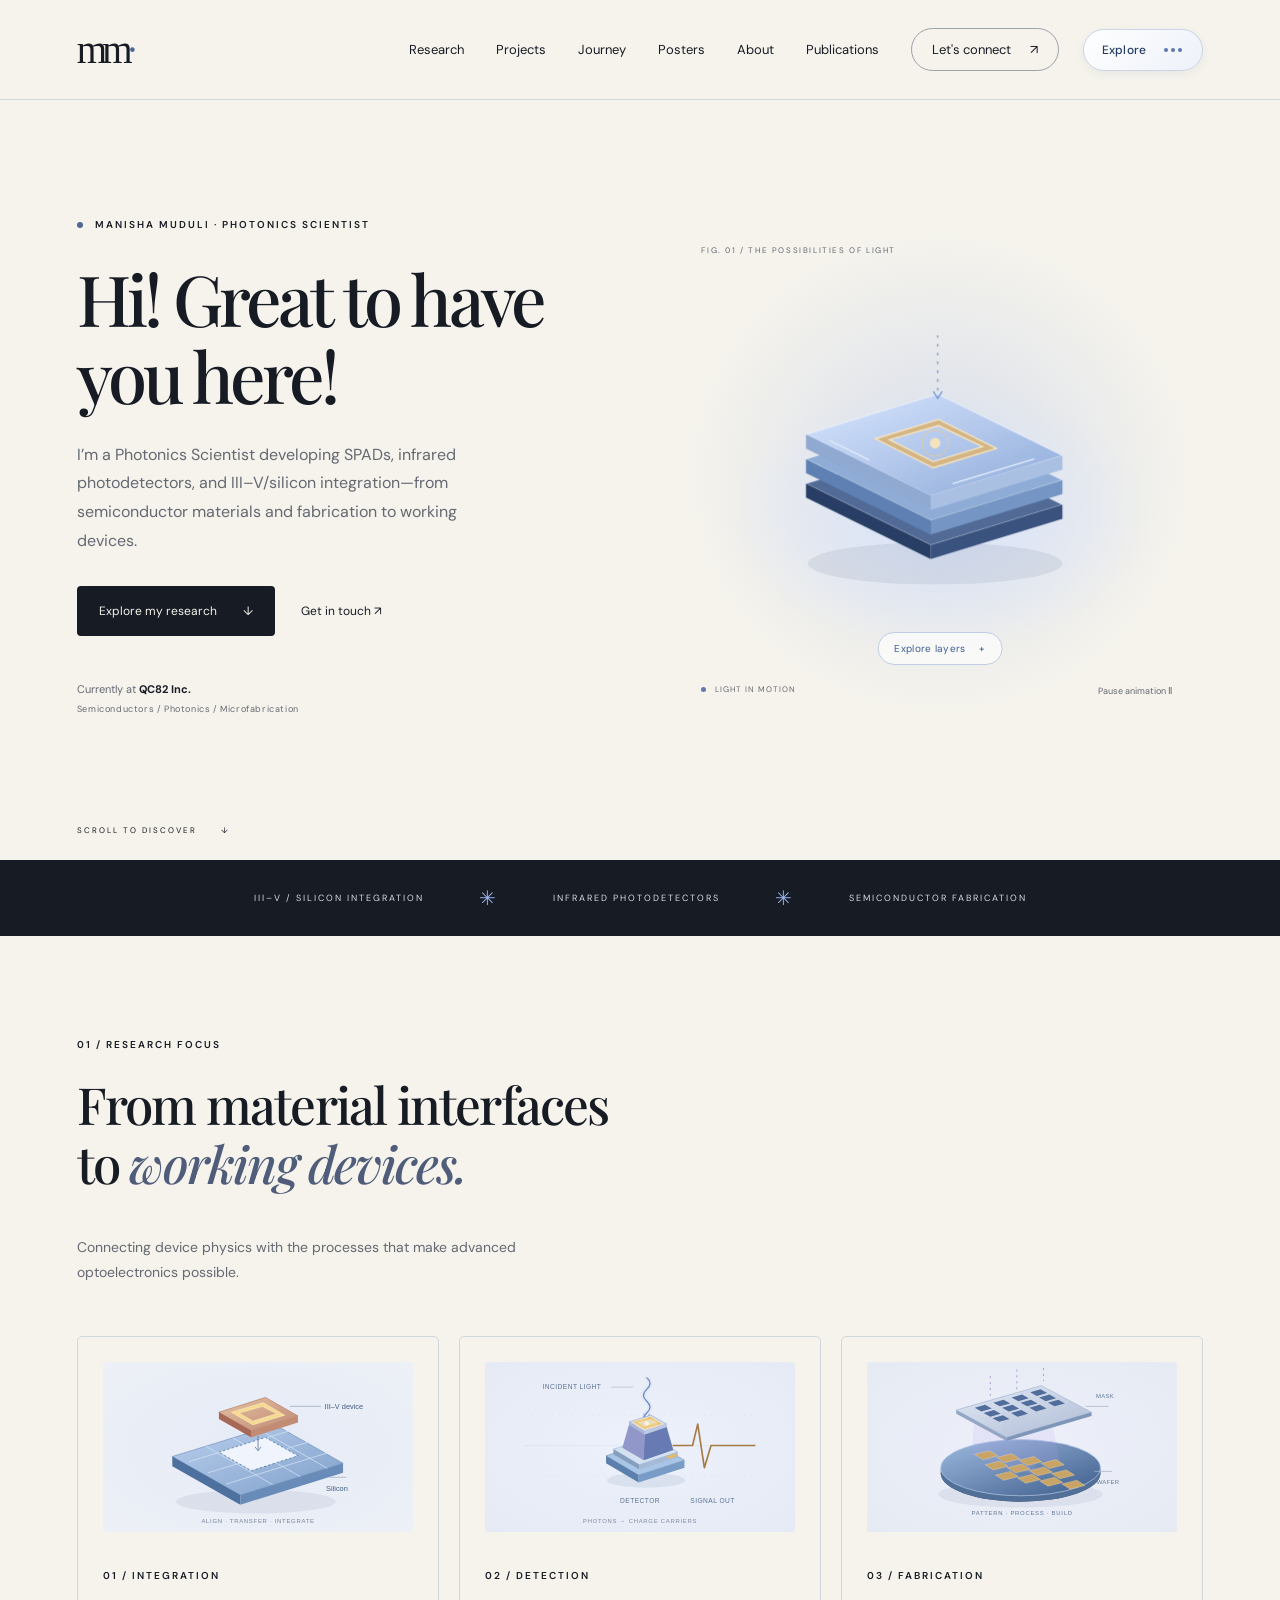
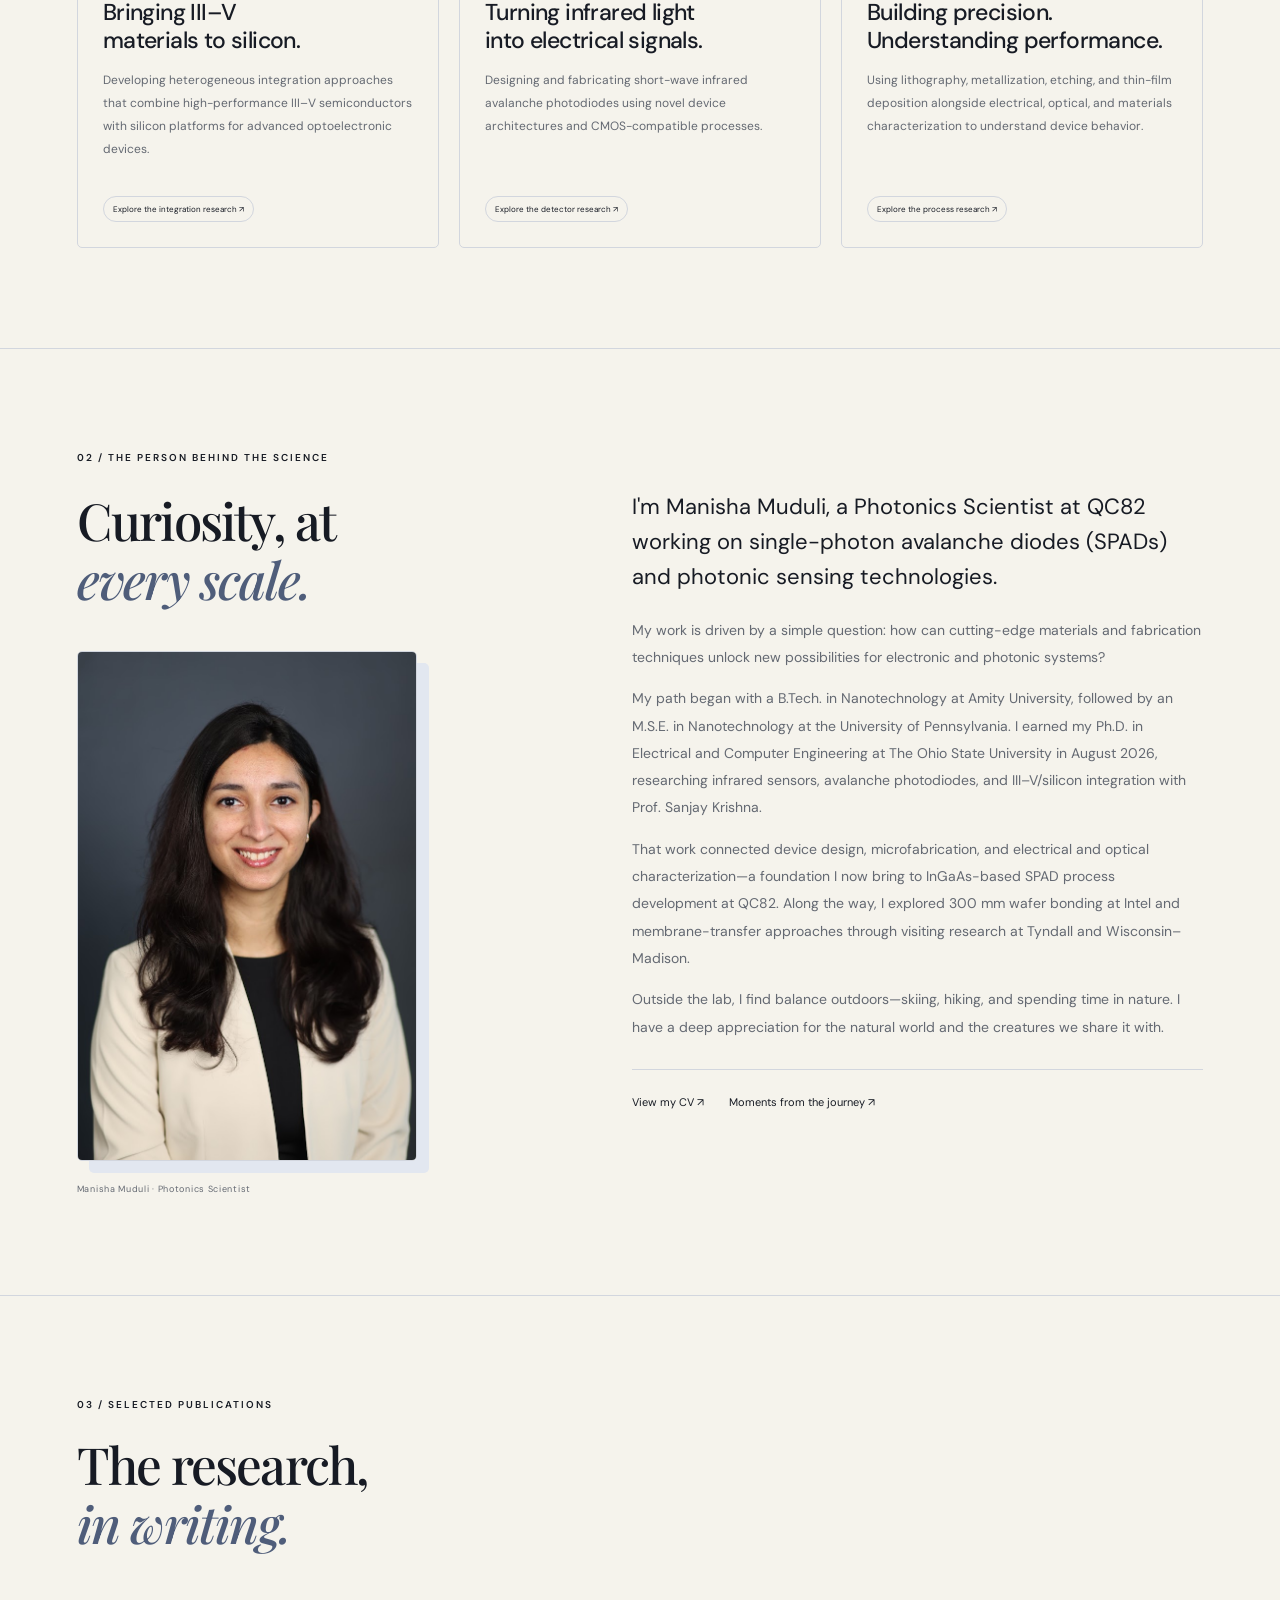
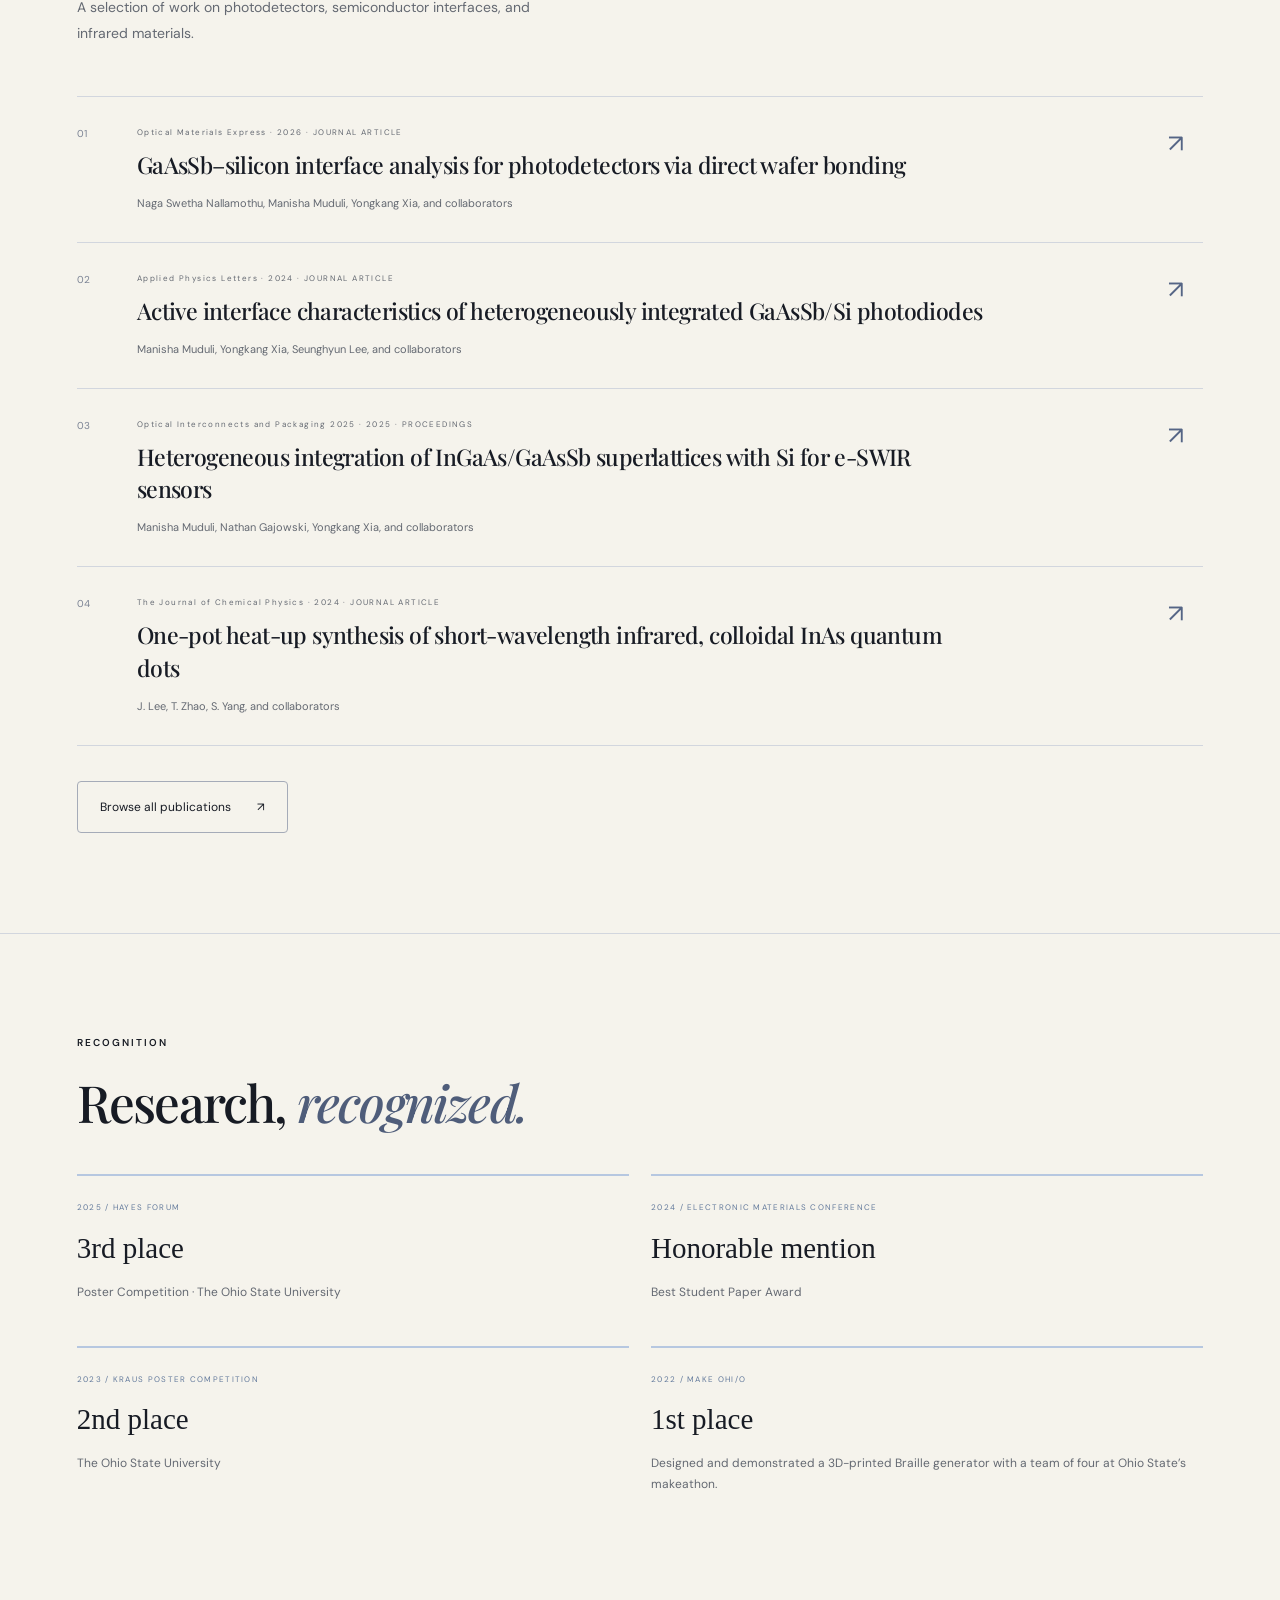
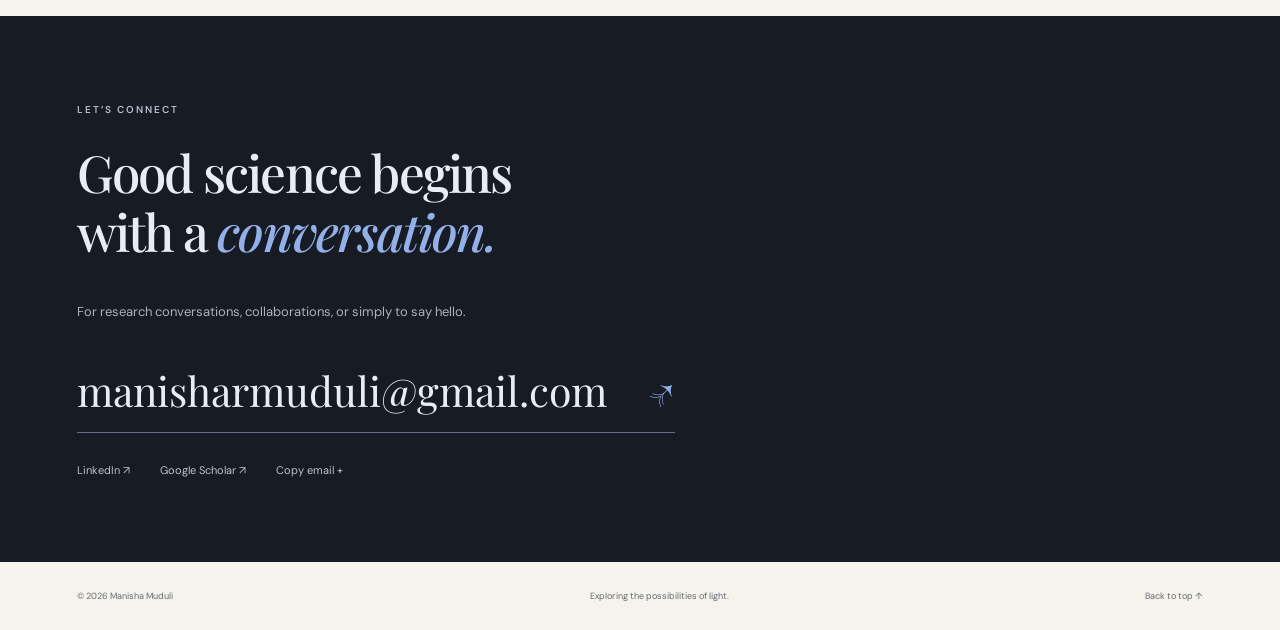
==== commit b1c5896b: "Update homepage welcome heading" ====
--- a/docs/index.html
+++ b/docs/index.html
@@ -1,7 +1,7 @@
 <!doctype html>
 <html lang="en"><head><meta charset="utf-8"><meta name="viewport" content="width=device-width, initial-scale=1"><meta name="description" content="Manisha Muduli, Photonics Scientist at QC82. SPADs, infrared photodetectors, III–V/silicon integration, research projects, publications, and CV."><meta name="theme-color" content="#101319"><title>Manisha Muduli — Photonics Scientist</title><link rel="stylesheet" href="style.css"></head>
 <body><a class="skip" href="#main">Skip to content</a><header><a class="brand" href="#">mm<span>·</span></a><nav aria-label="Main navigation"><a href="#research">Research</a><a href="projects.html">Projects</a><a href="journey.html">Journey</a><a href="posters.html">Posters</a><a href="#about">About</a><a href="publications.html">Publications</a><a class="nav-contact" href="#contact">Let's connect <span>↗</span></a></nav><details class="quick-menu"><summary aria-label="Open page navigation"><span>Explore</span> <span class="menu-dots" aria-hidden="true"><i></i><i></i><i></i></span></summary><div class="quick-menu-links"><a href="index.html#about">About me<span>↗</span></a><a href="index.html#contact">Contact<span>↗</span></a><a href="cv.html">CV<span>↗</span></a><a href="index.html">Home<span>↗</span></a><a href="journey.html">Journey<span>↗</span></a><a href="news.html">News<span>↗</span></a><a href="posters.html">Poster Presentations<span>↗</span></a><a href="projects.html">Projects<span>↗</span></a><a href="publications.html">Publications<span>↗</span></a><a href="index.html#research">Research<span>↗</span></a></div></details></header>
-<main id="main"><section class="hero" id="top"><div class="hero-copy"><p class="eyebrow"><span class="status"></span> MANISHA MUDULI · PHOTONICS SCIENTIST</p><h1>Small devices.<br><em>Extraordinary</em><br>possibilities.</h1><p class="intro">I’m a Photonics Scientist developing SPADs, infrared photodetectors, and III–V/silicon integration—from semiconductor materials and fabrication to working devices.</p><div class="actions"><a class="button" href="#research">Explore my research <span>↓</span></a><a class="text-link" href="mailto:manisharmuduli@gmail.com">Get in touch ↗</a></div><p class="hero-note">Currently at <strong>QC82 Inc.</strong><span>Semiconductors / Photonics / Microfabrication</span></p></div><div class="visual"><svg id="photon" class="device-concept abstract-device" viewBox="0 0 600 500" role="img" aria-labelledby="device-title device-desc"><title id="device-title">Interactive layered photonic device concept</title><desc id="device-desc">Three conceptual roles: light-absorbing material, integration interface, and silicon platform. This is not a literal device cross-section. Move the pointer to tilt it or use Explore layers to reveal labels.</desc><defs><radialGradient id="abstract-halo"><stop stop-color="#dbe5fa"/><stop offset="1" stop-color="#dbe5fa" stop-opacity="0"/></radialGradient><linearGradient id="abstract-top" x2="1" y2="1"><stop stop-color="#d9e6ff"/><stop offset="1" stop-color="#8eabd9"/></linearGradient></defs><ellipse cx="300" cy="300" rx="240" ry="150" fill="url(#abstract-halo)"/><ellipse class="abstract-shadow" cx="295" cy="353" rx="145" ry="24" fill="#2c416a" opacity=".09"/><g class="device-object"><g class="abstract-base"><path d="M148 262 l150-46 142 70 -150 46Z" fill="#526b96" stroke="#ffffff99"/><path d="M148 262 v16 l142 70 v-16Z" fill="#283e65"/><path d="M290 332 l150-46 v16 l-150 46Z" fill="#3a527e"/></g><g class="abstract-middle"><path d="M148 234 l150-46 142 70 -150 46Z" fill="#8eacd6" stroke="#ffffff99"/><path d="M148 234 v16 l142 70 v-16Z" fill="#5e80b2"/><path d="M290 304 l150-46 v16 l-150 46Z" fill="#7596c4"/></g><g class="abstract-upper"><path d="M148 206 l150-46 142 70 -150 46Z" fill="url(#abstract-top)" stroke="#ffffff99"/><path d="M148 206 v16 l142 70 v-16Z" fill="#8fa9d1"/><path d="M290 276 l150-46 v16 l-150 46Z" fill="#aac0e3"/><path d="M227 211 l72-22 66 33 -72 22Z M243 212 l50 25 56-17 -50-24Z" fill="#d4b685" fill-rule="evenodd" stroke="#f6e4c3" stroke-width="1.5"/><path class="abstract-track" d="M175 213 l45 22 m95 27 93-28" fill="none" stroke="#e4edfc" stroke-width="1.5"/><circle class="abstract-spark" cx="295" cy="216" r="6" fill="#f5e3bc"/><circle class="abstract-ring" cx="295" cy="216" r="15" fill="none" stroke="#e9cb93"/></g><g class="abstract-light" fill="none" stroke="#7499d2" stroke-width="1.5"><path d="M298 93 v72" stroke-dasharray="3 7"/><path d="M293 157 l5 8 5-8"/></g></g><g class="device-layer-labels" font-family="Arial,sans-serif" fill="#435b82"><g stroke="#8fa6c9" stroke-width=".8" fill="none"><path d="M405 174 H462 V160 H575"/><path d="M419 250 H466 V241 H575"/><path d="M421 312 H466 V322 H575"/></g><text x="470" y="151" font-size="11">Absorber</text><text x="470" y="175" font-size="8" fill="#74849c">Light → carriers</text><text x="470" y="232" font-size="11">Interface</text><text x="470" y="256" font-size="8" fill="#74849c">Material integration</text><text x="470" y="313" font-size="11">Silicon platform</text><text x="470" y="337" font-size="8" fill="#74849c">Device foundation</text><text x="300" y="403" text-anchor="middle" font-size="8" fill="#74849c">Three conceptual roles · not a literal device stack</text></g></svg><button class="device-explore" id="device-explore" aria-pressed="false">Explore layers <span aria-hidden="true">+</span></button><div class="visual-top">FIG. 01 / THE POSSIBILITIES OF LIGHT</div><div class="visual-bottom"><span><i></i> LIGHT IN MOTION</span><button id="motion" aria-pressed="false">Pause animation Ⅱ</button></div></div><a href="#research" class="scroll-note">SCROLL TO DISCOVER <span>↓</span></a></section>
+<main id="main"><section class="hero" id="top"><div class="hero-copy"><p class="eyebrow"><span class="status"></span> MANISHA MUDULI · PHOTONICS SCIENTIST</p><h1>Hi! Great to have you here!</h1><p class="intro">I’m a Photonics Scientist developing SPADs, infrared photodetectors, and III–V/silicon integration—from semiconductor materials and fabrication to working devices.</p><div class="actions"><a class="button" href="#research">Explore my research <span>↓</span></a><a class="text-link" href="mailto:manisharmuduli@gmail.com">Get in touch ↗</a></div><p class="hero-note">Currently at <strong>QC82 Inc.</strong><span>Semiconductors / Photonics / Microfabrication</span></p></div><div class="visual"><svg id="photon" class="device-concept abstract-device" viewBox="0 0 600 500" role="img" aria-labelledby="device-title device-desc"><title id="device-title">Interactive layered photonic device concept</title><desc id="device-desc">Three conceptual roles: light-absorbing material, integration interface, and silicon platform. This is not a literal device cross-section. Move the pointer to tilt it or use Explore layers to reveal labels.</desc><defs><radialGradient id="abstract-halo"><stop stop-color="#dbe5fa"/><stop offset="1" stop-color="#dbe5fa" stop-opacity="0"/></radialGradient><linearGradient id="abstract-top" x2="1" y2="1"><stop stop-color="#d9e6ff"/><stop offset="1" stop-color="#8eabd9"/></linearGradient></defs><ellipse cx="300" cy="300" rx="240" ry="150" fill="url(#abstract-halo)"/><ellipse class="abstract-shadow" cx="295" cy="353" rx="145" ry="24" fill="#2c416a" opacity=".09"/><g class="device-object"><g class="abstract-base"><path d="M148 262 l150-46 142 70 -150 46Z" fill="#526b96" stroke="#ffffff99"/><path d="M148 262 v16 l142 70 v-16Z" fill="#283e65"/><path d="M290 332 l150-46 v16 l-150 46Z" fill="#3a527e"/></g><g class="abstract-middle"><path d="M148 234 l150-46 142 70 -150 46Z" fill="#8eacd6" stroke="#ffffff99"/><path d="M148 234 v16 l142 70 v-16Z" fill="#5e80b2"/><path d="M290 304 l150-46 v16 l-150 46Z" fill="#7596c4"/></g><g class="abstract-upper"><path d="M148 206 l150-46 142 70 -150 46Z" fill="url(#abstract-top)" stroke="#ffffff99"/><path d="M148 206 v16 l142 70 v-16Z" fill="#8fa9d1"/><path d="M290 276 l150-46 v16 l-150 46Z" fill="#aac0e3"/><path d="M227 211 l72-22 66 33 -72 22Z M243 212 l50 25 56-17 -50-24Z" fill="#d4b685" fill-rule="evenodd" stroke="#f6e4c3" stroke-width="1.5"/><path class="abstract-track" d="M175 213 l45 22 m95 27 93-28" fill="none" stroke="#e4edfc" stroke-width="1.5"/><circle class="abstract-spark" cx="295" cy="216" r="6" fill="#f5e3bc"/><circle class="abstract-ring" cx="295" cy="216" r="15" fill="none" stroke="#e9cb93"/></g><g class="abstract-light" fill="none" stroke="#7499d2" stroke-width="1.5"><path d="M298 93 v72" stroke-dasharray="3 7"/><path d="M293 157 l5 8 5-8"/></g></g><g class="device-layer-labels" font-family="Arial,sans-serif" fill="#435b82"><g stroke="#8fa6c9" stroke-width=".8" fill="none"><path d="M405 174 H462 V160 H575"/><path d="M419 250 H466 V241 H575"/><path d="M421 312 H466 V322 H575"/></g><text x="470" y="151" font-size="11">Absorber</text><text x="470" y="175" font-size="8" fill="#74849c">Light → carriers</text><text x="470" y="232" font-size="11">Interface</text><text x="470" y="256" font-size="8" fill="#74849c">Material integration</text><text x="470" y="313" font-size="11">Silicon platform</text><text x="470" y="337" font-size="8" fill="#74849c">Device foundation</text><text x="300" y="403" text-anchor="middle" font-size="8" fill="#74849c">Three conceptual roles · not a literal device stack</text></g></svg><button class="device-explore" id="device-explore" aria-pressed="false">Explore layers <span aria-hidden="true">+</span></button><div class="visual-top">FIG. 01 / THE POSSIBILITIES OF LIGHT</div><div class="visual-bottom"><span><i></i> LIGHT IN MOTION</span><button id="motion" aria-pressed="false">Pause animation Ⅱ</button></div></div><a href="#research" class="scroll-note">SCROLL TO DISCOVER <span>↓</span></a></section>
 <div class="discipline"><span>III–V / SILICON INTEGRATION</span><b>✳</b><span>INFRARED PHOTODETECTORS</span><b>✳</b><span>SEMICONDUCTOR FABRICATION</span></div>
 <section id="research" class="section"><div class="section-heading"><p class="eyebrow">01 / RESEARCH FOCUS</p><h2>From material interfaces<br>to <em>working devices.</em></h2><p>Connecting device physics with the processes that make advanced optoelectronics possible.</p></div><div class="research-grid"><article class="research-card"><div class="diagram integration-figure"><svg viewBox="0 0 360 230" role="img" aria-labelledby="integration-title"><title id="integration-title">A III–V device aligned for integration onto a silicon platform</title><defs><linearGradient id="int-base" x2="1" y2="1"><stop stop-color="#bad0ed"/><stop offset="1" stop-color="#7f9fca"/></linearGradient><linearGradient id="int-chip" x2="1" y2="1"><stop stop-color="#e5c2a4"/><stop offset="1" stop-color="#bf8973"/></linearGradient></defs><ellipse cx="177" cy="189" rx="108" ry="16" fill="#314969" opacity=".08"/><g stroke-linejoin="round"><path d="M64 128 l139-43 92 52 -139 43Z" fill="url(#int-base)" stroke="#7898c1"/><path d="M64 128 v13 l92 52 v-13Z" fill="#4e709f"/><path d="M156 180 l139-43 v13 l-139 43Z" fill="#688bb8"/><g fill="none" stroke="#d6e3f6" stroke-width="1"><path d="M86 135 l137-42 M112 150 l137-42 M137 165 l137-42 M109 114 l91 52 M146 103 l91 52 M183 92 l91 52"/></g><path d="M127 122 l63-20 44 25 -63 20Z" fill="#f0f5fd" stroke="#456c9e" stroke-dasharray="3 3"/><g class="integration-chip"><path d="M127 68 l63-20 44 25 -63 20Z" fill="url(#int-chip)" stroke="#b5816b"/><path d="M127 68 v9 l44 25 v-9Z" fill="#a76857"/><path d="M171 93 l63-20 v9 l-63 20Z" fill="#c28b73"/><path d="M144 68 l43-13 29 17 -43 13Z M154 69 l19 11 32-10 -19-10Z" fill="#f6d990" fill-rule="evenodd" stroke="#fff0c3" stroke-width=".8"/></g><path class="integration-guide" d="M180 100 v20 m-4-5 4 5 4-5" fill="none" stroke="#6c82a5" stroke-width="1.2"/></g><g font-family="Arial,sans-serif" font-size="10" fill="#435c80"><path d="M223 60 h42" fill="none" stroke="#9baac0"/><text x="270" y="64">III–V device</text><path d="M277 156 h22" fill="none" stroke="#9baac0"/><text x="272" y="174">Silicon</text></g><text x="180" y="218" text-anchor="middle" font-family="Arial,sans-serif" font-size="8" letter-spacing="1" fill="#72829a">ALIGN · TRANSFER · INTEGRATE</text></svg></div><p class="eyebrow">01 / INTEGRATION</p><h3>Bringing III–V<br>materials to silicon.</h3><p>Developing heterogeneous integration approaches that combine high-performance III–V semiconductors with silicon platforms for advanced optoelectronic devices.</p><a class="tag research-link" href="projects.html#iii-v-integration">Explore the integration research ↗</a></article><article class="research-card"><div class="diagram detection-figure"><svg viewBox="0 0 360 230" role="img" aria-labelledby="detect-title detect-desc"><title id="detect-title">Light converted into an electrical signal</title><desc id="detect-desc">Light falls vertically onto the top opening of a tapered mesa photodetector on a layered semiconductor base with a gold ring contact. Electrical pulses travel outward. Conceptual animation.</desc><defs><linearGradient id="detect-body" x2="1" y2="1"><stop stop-color="#b9cff1"/><stop offset="1" stop-color="#6d8fbf"/></linearGradient><clipPath id="light-window"><rect x="169" y="21" width="40" height="58"/></clipPath><clipPath id="signal-window"><rect x="224" y="55" width="112" height="115"/></clipPath></defs><g stroke="#b8c8de" stroke-width=".6" opacity=".45"><path d="M24 113 H337"/><path d="M24 72 H337 M24 154 H337" stroke-dasharray="2 7"/></g><g clip-path="url(#light-window)"><g class="top-incident-wave" fill="none" stroke="#688bc6" stroke-width="1.7"><path d="M189-59 q-9 8 0 16 t0 16 t0 16 t0 16 t0 16 t0 16 t0 16 t0 16 t0 16"/><path d="M189-59 q-9 8 0 16 t0 16 t0 16 t0 16 t0 16 t0 16 t0 16 t0 16 t0 16" stroke-width="6" opacity=".08"/></g></g><path d="M185 70 l4 7 4-7" fill="none" stroke="#7d99c8" stroke-width="1.2"/><g class="detector-mesa" stroke-linejoin="round"><ellipse cx="188" cy="160" rx="53" ry="10" fill="#304b77" opacity=".09"/><path d="M134 127 l62-20 44 26 -62 20Z" fill="#a9c5e5" stroke="#85a4ca"/><path d="M134 127 v10 l44 26 v-10Z" fill="#5c80ad"/><path d="M178 153 l62-20 v10 l-62 20Z" fill="#789cc6"/><path d="M144 118 l52-16 35 20 -52 17Z" fill="#d4e1f1" stroke="#a7bbd5"/><path d="M144 118 v7 l35 20 v-6Z" fill="#869ebd"/><path d="M179 139 l52-17 v7 l-52 16Z" fill="#a5bad6"/><path d="M165 85 l30-9 21 12 -30 10Z" fill="#b8b9e3" stroke="#959bc8"/><path class="mesa-sensitive-left" d="M165 85 l-9 31 29 17 1-35Z" fill="#9297ca"/><path class="mesa-sensitive-right" d="M186 98 l30-10 9 31 -40 14Z" fill="#687ab4"/><path d="M165 81 l30-9 21 12 -30 10Z" fill="#d5d9ef" stroke="#a6b3d5"/><path d="M165 81 v4 l21 13 v-4Z" fill="#a8b6d7"/><path d="M186 94 l30-10 v4 l-30 10Z" fill="#bec9e2"/><path d="M170 81 l24-7 16 10 -24 7Z M178 82 l8 5 16-5 -8-4Z" fill="#e2bb68" fill-rule="evenodd" stroke="#fff0bb" stroke-width=".7"/><path d="M215 128 l12-4 5 3 -12 4Z" fill="#e2bb68"/></g><g class="detector-flash"><ellipse cx="189" cy="83" rx="16" ry="7" fill="#f9dc9a" opacity=".45"/><circle cx="189" cy="83" r="3" fill="#fff5d8"/></g><g clip-path="url(#signal-window)"><path class="electrical-signal" d="M120 113 h34 l7-29 9 59 9-30 h72 l7-29 9 59 9-30 h72 l7-29 9 59 9-30 h40" fill="none" stroke-width="2.2" stroke-linejoin="round"/></g><g font-family="Arial,sans-serif" font-size="9" letter-spacing=".6" fill="#5b7194"><text x="48" y="37">INCIDENT LIGHT</text><path d="M141 34 h30" stroke="#9bacc5" stroke-width=".7" fill="none"/><text x="153" y="191">DETECTOR</text><text x="248" y="191">SIGNAL OUT</text></g><text x="180" y="218" text-anchor="middle" font-family="Arial,sans-serif" font-size="8" letter-spacing="1" fill="#7a89a0">PHOTONS → CHARGE CARRIERS</text></svg></div><p class="eyebrow">02 / DETECTION</p><h3>Turning infrared light<br>into electrical signals.</h3><p>Designing and fabricating short-wave infrared avalanche photodiodes using novel device architectures and CMOS-compatible processes.</p><a class="tag research-link" href="projects.html#apd-design">Explore the detector research ↗</a></article><article class="research-card"><div class="diagram fabrication-figure"><svg viewBox="0 0 360 230" role="img" aria-labelledby="fab-title fab-desc"><title id="fab-title">Patterning a wafer with photolithography</title><desc id="fab-desc">A patterned lithography mask above a silicon wafer, with downward exposure light and repeated device features. A conceptual fabrication illustration.</desc><defs><linearGradient id="fab-wafer" x2="1" y2="1"><stop stop-color="#9ebbe0"/><stop offset="1" stop-color="#3d5c8a"/></linearGradient><linearGradient id="fab-mask" x2="1" y2="1"><stop stop-color="#e1e8f4"/><stop offset="1" stop-color="#9eafcc"/></linearGradient></defs><ellipse cx="178" cy="179" rx="111" ry="18" fill="#263f65" opacity=".07"/><ellipse cx="178" cy="151" rx="108" ry="38" fill="#3e567a"/><path d="M70 143 v8 a108 38 0 0 0 216 0 v-8Z" fill="#526f98"/><ellipse cx="178" cy="143" rx="108" ry="38" fill="url(#fab-wafer)" stroke="#b1c7e6"/><g class="fab-exposure" fill="#bba6ed" opacity=".16"><path d="M115 80 l-3 47 86 26 0-44Z"/><path d="M153 67 l2 53 77 19 -10-49Z"/></g><g><path class="fab-die" style="animation-delay:0s" d="M116 125 l20-5 11 7 -20 5Z" fill="#c9a467" stroke="#f0dab6" stroke-width=".5"/><path class="fab-die" style="animation-delay:0.16s" d="M146 129 l20-5 11 7 -20 5Z" fill="#c9a467" stroke="#f0dab6" stroke-width=".5"/><path class="fab-die" style="animation-delay:0.32s" d="M176 133 l20-5 11 7 -20 5Z" fill="#c9a467" stroke="#f0dab6" stroke-width=".5"/><path class="fab-die" style="animation-delay:0.48s" d="M206 137 l20-5 11 7 -20 5Z" fill="#c9a467" stroke="#f0dab6" stroke-width=".5"/><path class="fab-die" style="animation-delay:0.16s" d="M130 139 l20-5 11 7 -20 5Z" fill="#c9a467" stroke="#f0dab6" stroke-width=".5"/><path class="fab-die" style="animation-delay:0.32s" d="M160 143 l20-5 11 7 -20 5Z" fill="#c9a467" stroke="#f0dab6" stroke-width=".5"/><path class="fab-die" style="animation-delay:0.48s" d="M190 147 l20-5 11 7 -20 5Z" fill="#c9a467" stroke="#f0dab6" stroke-width=".5"/><path class="fab-die" style="animation-delay:0.64s" d="M220 151 l20-5 11 7 -20 5Z" fill="#c9a467" stroke="#f0dab6" stroke-width=".5"/><path class="fab-die" style="animation-delay:0.32s" d="M144 153 l20-5 11 7 -20 5Z" fill="#c9a467" stroke="#f0dab6" stroke-width=".5"/><path class="fab-die" style="animation-delay:0.48s" d="M174 157 l20-5 11 7 -20 5Z" fill="#c9a467" stroke="#f0dab6" stroke-width=".5"/><path class="fab-die" style="animation-delay:0.64s" d="M204 161 l20-5 11 7 -20 5Z" fill="#c9a467" stroke="#f0dab6" stroke-width=".5"/><path class="fab-die" style="animation-delay:0.8s" d="M234 165 l20-5 11 7 -20 5Z" fill="#c9a467" stroke="#f0dab6" stroke-width=".5"/></g><g stroke-linejoin="round"><path d="M91 65 l115-33 68 36 -115 34Z" fill="url(#fab-mask)" fill-opacity=".8" stroke="#a8b9d3"/><path d="M91 65 v5 l68 37 v-5Z" fill="#93a6c4"/><path d="M159 102 l115-34 v5 l-115 34Z" fill="#7e96b8"/><g fill="#506d9c"><path d="M116 62 l14-4 9 5 -14 4Z"/><path d="M141 55 l14-4 9 5 -14 4Z"/><path d="M166 48 l14-4 9 5 -14 4Z"/><path d="M191 41 l14-4 9 5 -14 4Z"/><path d="M128 69 l14-4 9 5 -14 4Z"/><path d="M153 62 l14-4 9 5 -14 4Z"/><path d="M178 55 l14-4 9 5 -14 4Z"/><path d="M203 48 l14-4 9 5 -14 4Z"/><path d="M140 76 l14-4 9 5 -14 4Z"/><path d="M165 69 l14-4 9 5 -14 4Z"/><path d="M190 62 l14-4 9 5 -14 4Z"/><path d="M215 55 l14-4 9 5 -14 4Z"/></g></g><g class="fab-rays" fill="none" stroke="#a58ad2" stroke-width="1.1" stroke-dasharray="3 5"><path d="M137 19 v27 M173 10 v27 M209 8 v18"/></g><g font-family="Arial,sans-serif" font-size="8" fill="#617799" letter-spacing=".4"><path d="M266 60 h31" fill="none" stroke="#a7b5ca"/><text x="280" y="49">MASK</text><path d="M278 148 h24" fill="none" stroke="#a7b5ca"/><text x="281" y="165">WAFER</text><text x="180" y="207" text-anchor="middle" letter-spacing="1">PATTERN · PROCESS · BUILD</text></g></svg></div><p class="eyebrow">03 / FABRICATION</p><h3>Building precision.<br>Understanding performance.</h3><p>Using lithography, metallization, etching, and thin-film deposition alongside electrical, optical, and materials characterization to understand device behavior.</p><a class="tag research-link" href="projects.html#zinc-diffusion">Explore the process research ↗</a></article></div></section>
 <section id="about" class="about section"><div><p class="eyebrow">02 / THE PERSON BEHIND THE SCIENCE</p><h2>Curiosity, at<br><em>every scale.</em></h2><figure class="about-portrait"><img src="assets/manisha-muduli.jpg" alt="Portrait of Manisha Muduli" width="689" height="1033" loading="lazy"><figcaption>Manisha Muduli · Photonics Scientist</figcaption></figure></div><div class="about-body"><p class="large-copy">I'm Manisha Muduli, a Photonics Scientist at QC82 working on single-photon avalanche diodes (SPADs) and photonic sensing technologies.</p><p>My work is driven by a simple question: how can cutting-edge materials and fabrication techniques unlock new possibilities for electronic and photonic systems?</p><p>My path began with a B.Tech. in Nanotechnology at Amity University, followed by an M.S.E. in Nanotechnology at the University of Pennsylvania. I earned my Ph.D. in Electrical and Computer Engineering at The Ohio State University in August 2026, researching infrared sensors, avalanche photodiodes, and III–V/silicon integration with Prof. Sanjay Krishna.</p><p>That work connected device design, microfabrication, and electrical and optical characterization—a foundation I now bring to InGaAs-based SPAD process development at QC82. Along the way, I explored 300 mm wafer bonding at Intel and membrane-transfer approaches through visiting research at Tyndall and Wisconsin–Madison.</p><p>Outside the lab, I find balance outdoors—skiing, hiking, and spending time in nature. I have a deep appreciation for the natural world and the creatures we share it with.</p><div class="about-links"><a href="cv.html">View my CV ↗</a><a href="journey.html">Moments from the journey ↗</a></div></div></section>
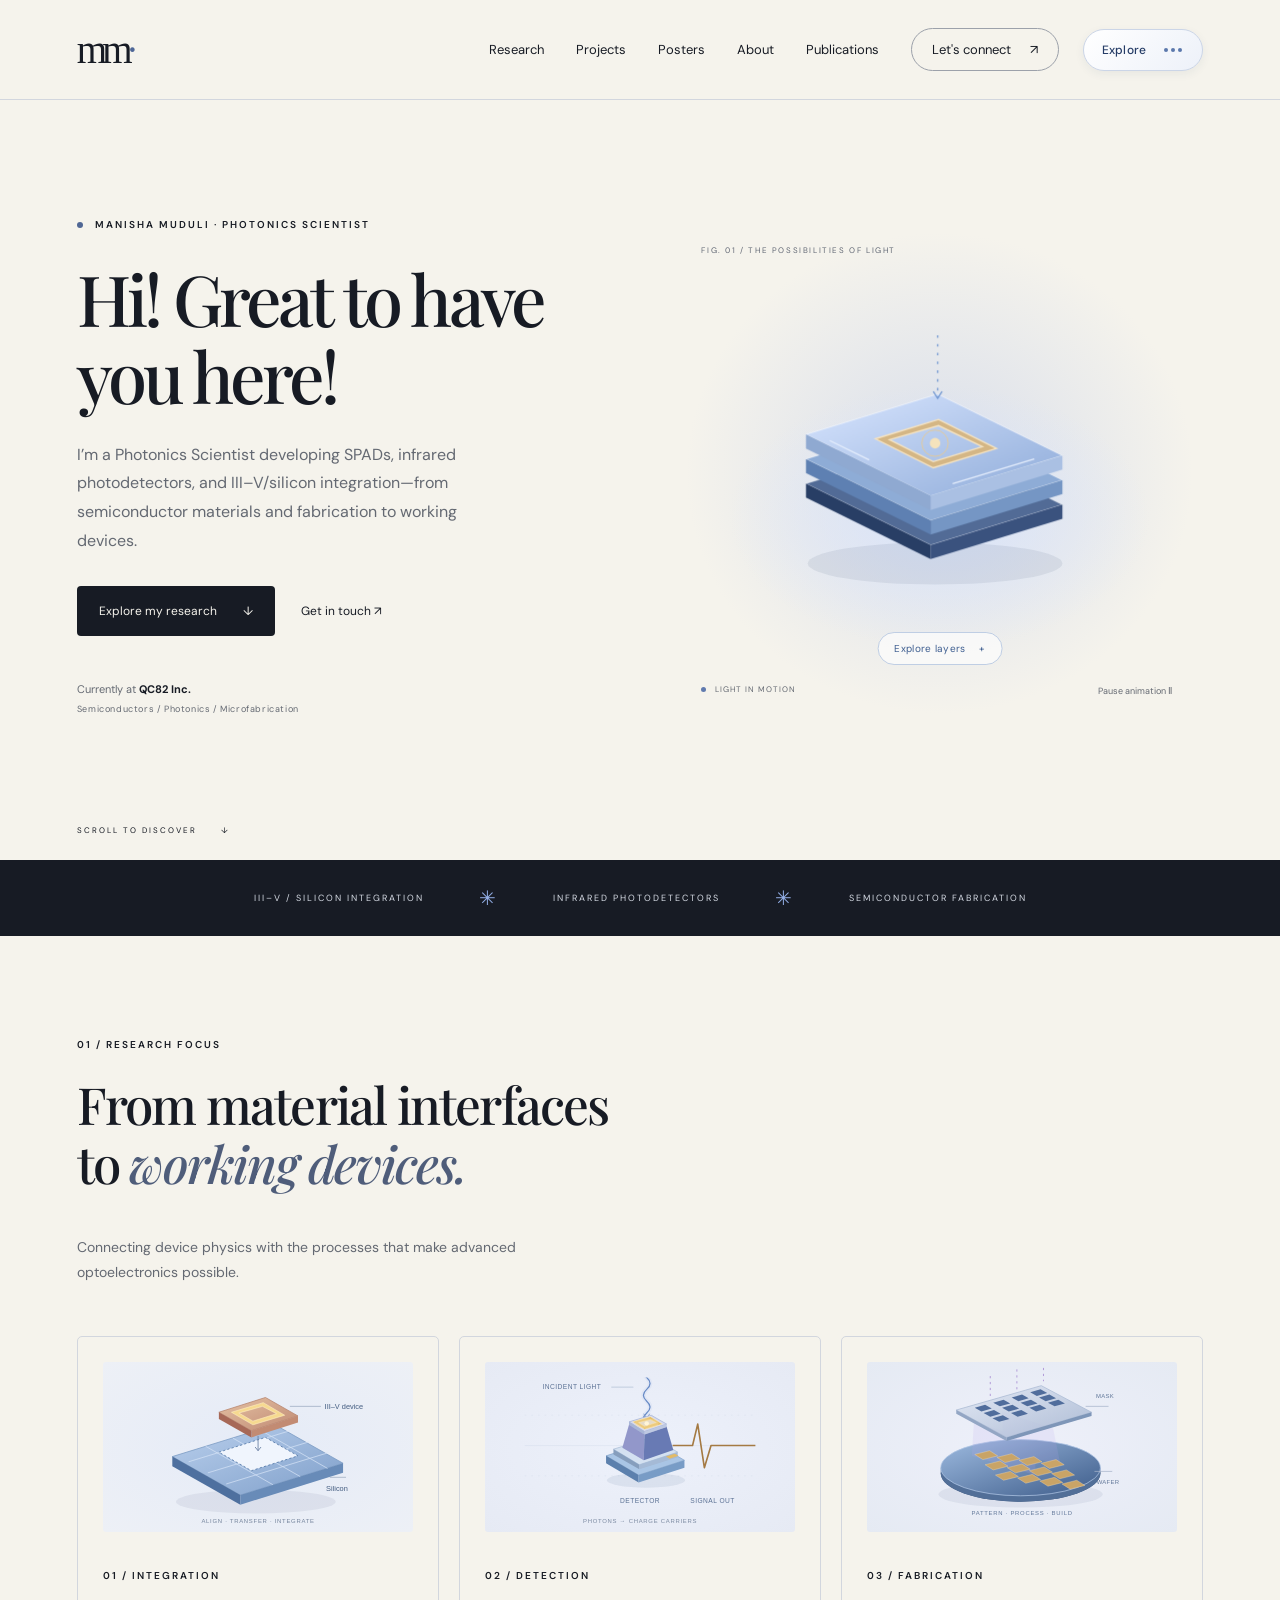
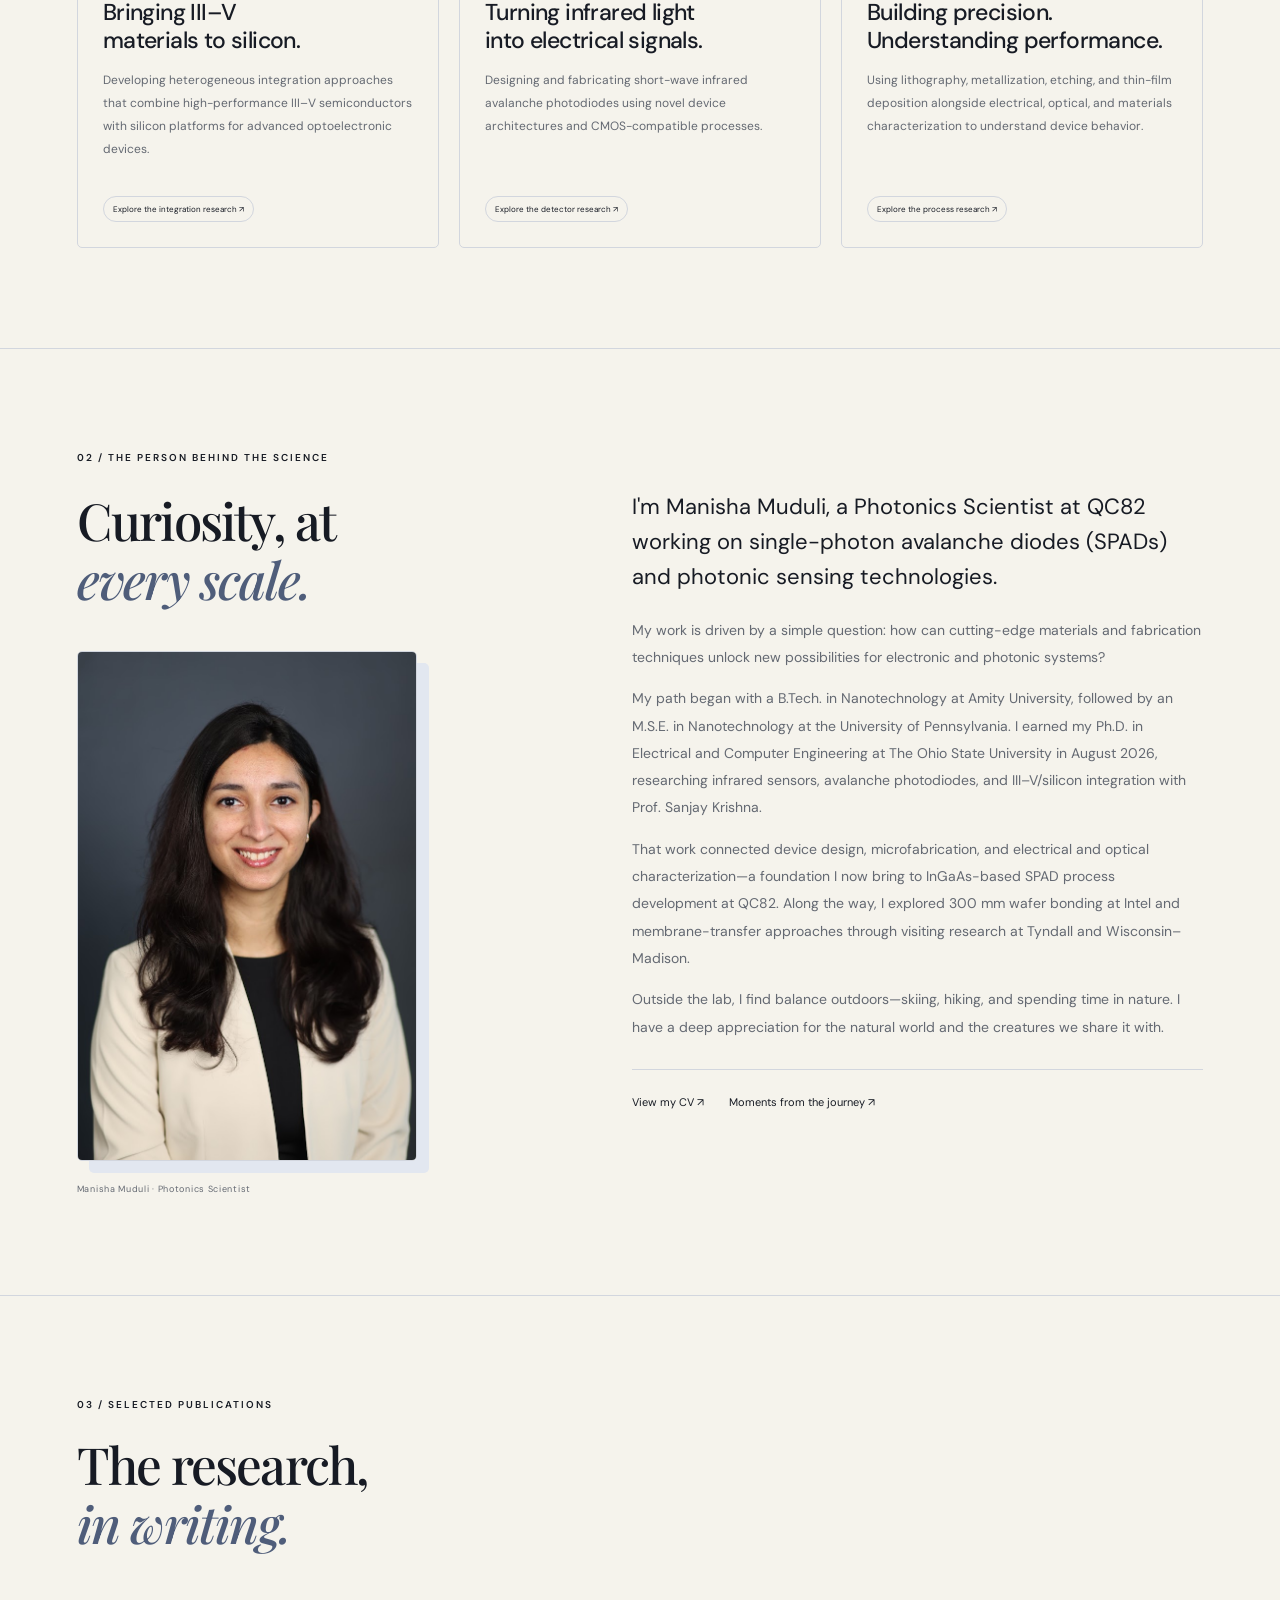
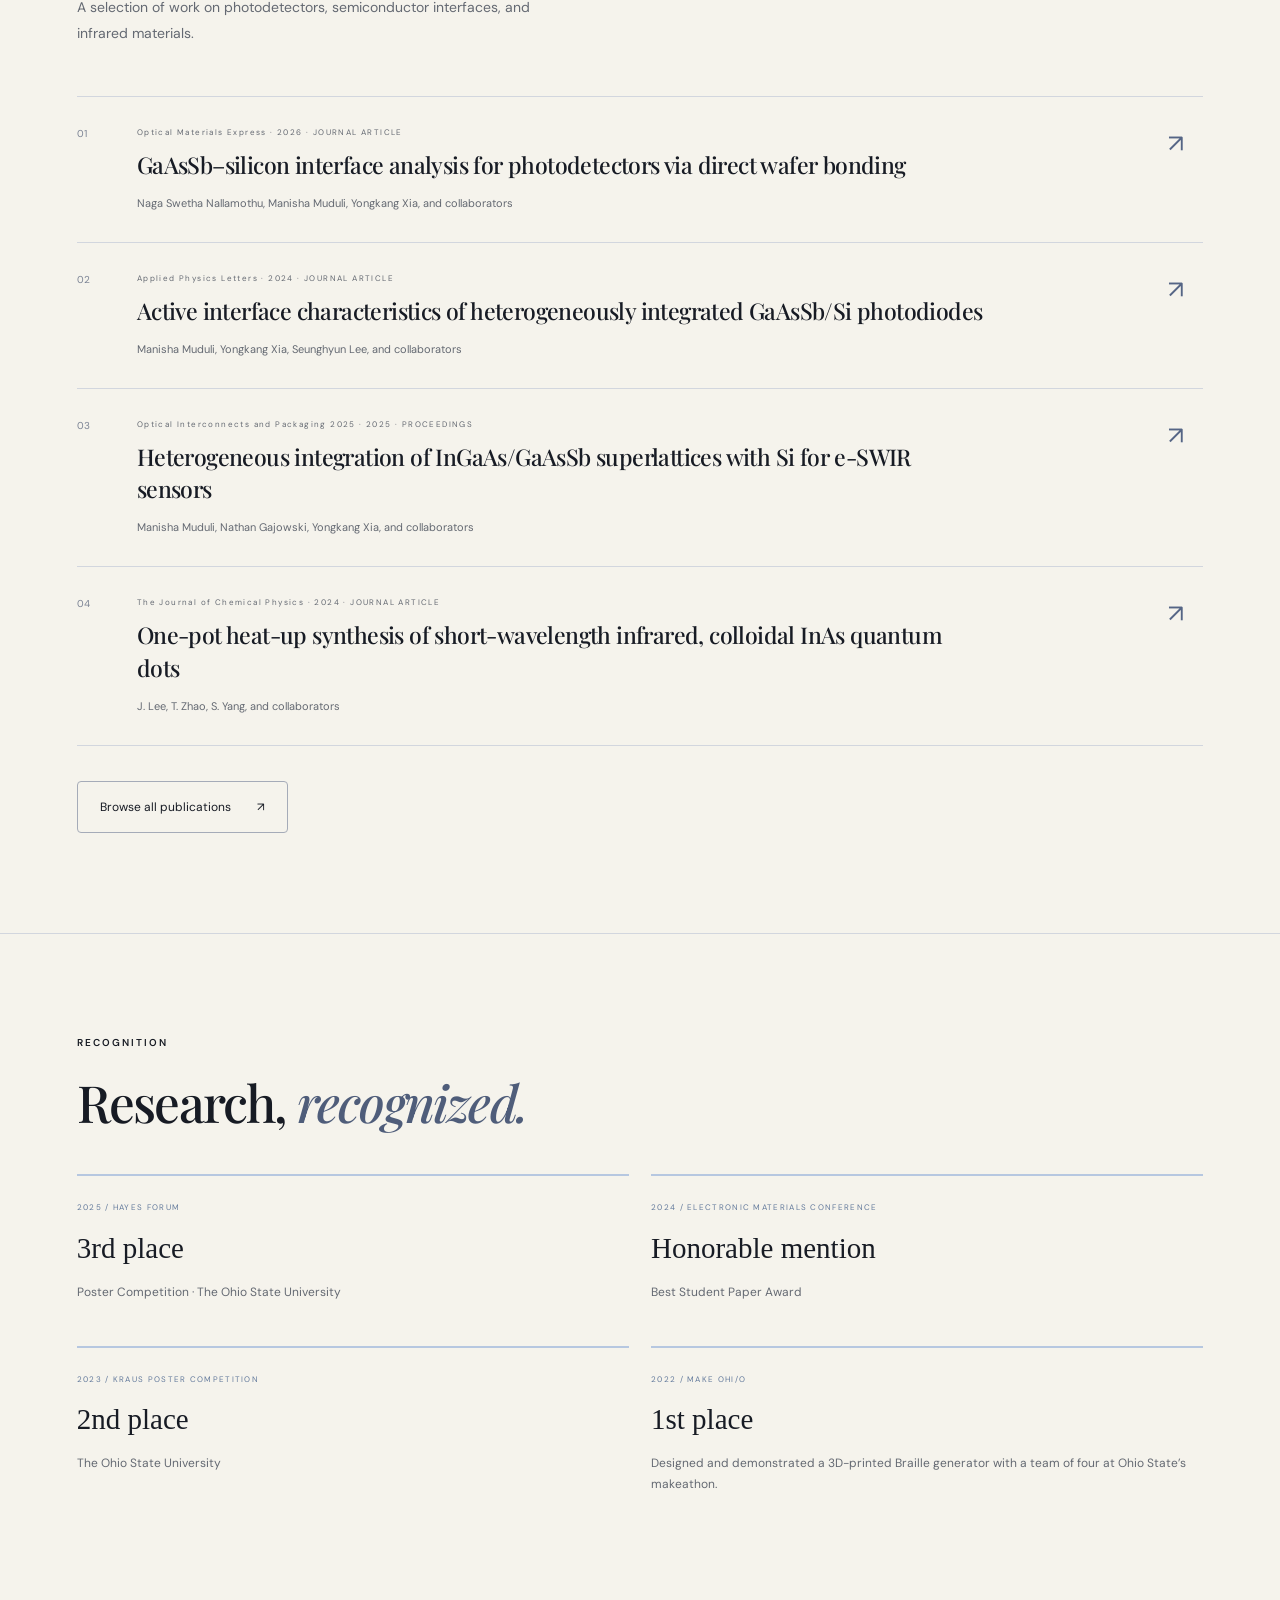
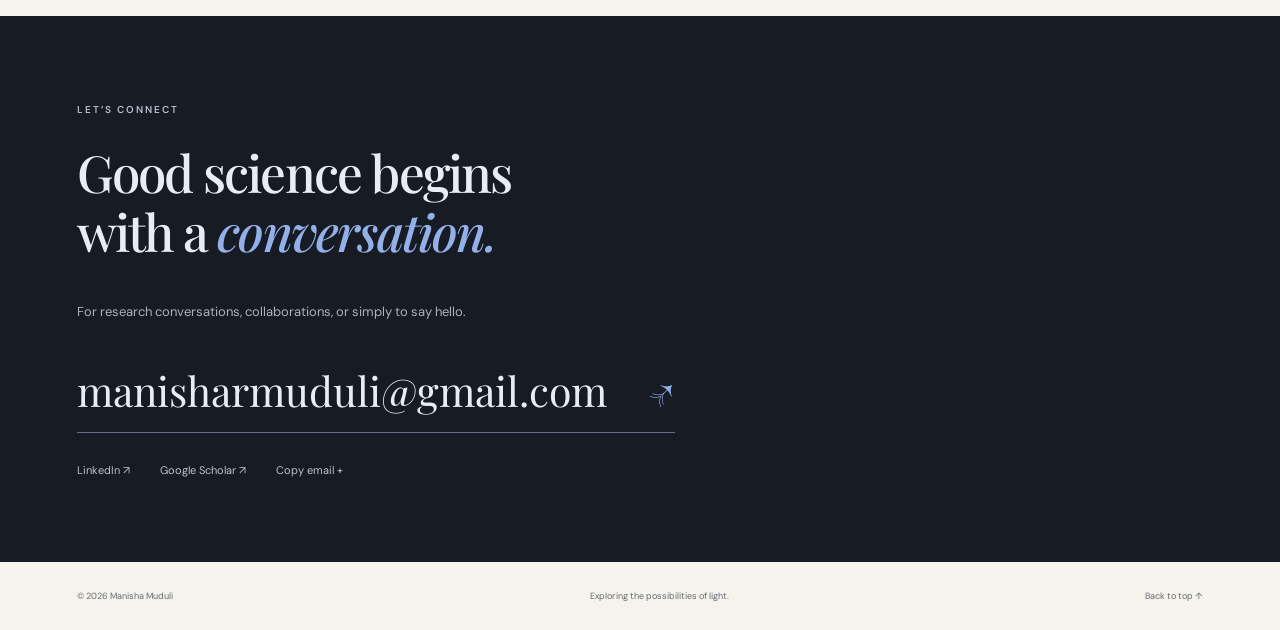
==== commit 69c8df65: "Refine page headings navigation and CV skill labels" ====
--- a/docs/index.html
+++ b/docs/index.html
@@ -1,6 +1,6 @@
 <!doctype html>
 <html lang="en"><head><meta charset="utf-8"><meta name="viewport" content="width=device-width, initial-scale=1"><meta name="description" content="Manisha Muduli, Photonics Scientist at QC82. SPADs, infrared photodetectors, III–V/silicon integration, research projects, publications, and CV."><meta name="theme-color" content="#101319"><title>Manisha Muduli — Photonics Scientist</title><link rel="stylesheet" href="style.css"></head>
-<body><a class="skip" href="#main">Skip to content</a><header><a class="brand" href="#">mm<span>·</span></a><nav aria-label="Main navigation"><a href="#research">Research</a><a href="projects.html">Projects</a><a href="journey.html">Journey</a><a href="posters.html">Posters</a><a href="#about">About</a><a href="publications.html">Publications</a><a class="nav-contact" href="#contact">Let's connect <span>↗</span></a></nav><details class="quick-menu"><summary aria-label="Open page navigation"><span>Explore</span> <span class="menu-dots" aria-hidden="true"><i></i><i></i><i></i></span></summary><div class="quick-menu-links"><a href="index.html#about">About me<span>↗</span></a><a href="index.html#contact">Contact<span>↗</span></a><a href="cv.html">CV<span>↗</span></a><a href="index.html">Home<span>↗</span></a><a href="journey.html">Journey<span>↗</span></a><a href="news.html">News<span>↗</span></a><a href="posters.html">Poster Presentations<span>↗</span></a><a href="projects.html">Projects<span>↗</span></a><a href="publications.html">Publications<span>↗</span></a><a href="index.html#research">Research<span>↗</span></a></div></details></header>
+<body><a class="skip" href="#main">Skip to content</a><header><a class="brand" href="#">mm<span>·</span></a><nav aria-label="Main navigation"><a href="#research">Research</a><a href="projects.html">Projects</a><a href="posters.html">Posters</a><a href="#about">About</a><a href="publications.html">Publications</a><a class="nav-contact" href="#contact">Let's connect <span>↗</span></a></nav><details class="quick-menu"><summary aria-label="Open page navigation"><span>Explore</span> <span class="menu-dots" aria-hidden="true"><i></i><i></i><i></i></span></summary><div class="quick-menu-links"><a href="index.html#about">About me<span>↗</span></a><a href="index.html#contact">Contact<span>↗</span></a><a href="cv.html">CV<span>↗</span></a><a href="index.html">Home<span>↗</span></a><a href="journey.html">Journey<span>↗</span></a><a href="news.html">News<span>↗</span></a><a href="posters.html">Poster Presentations<span>↗</span></a><a href="projects.html">Projects<span>↗</span></a><a href="publications.html">Publications<span>↗</span></a><a href="index.html#research">Research<span>↗</span></a></div></details></header>
 <main id="main"><section class="hero" id="top"><div class="hero-copy"><p class="eyebrow"><span class="status"></span> MANISHA MUDULI · PHOTONICS SCIENTIST</p><h1>Hi! Great to have you here!</h1><p class="intro">I’m a Photonics Scientist developing SPADs, infrared photodetectors, and III–V/silicon integration—from semiconductor materials and fabrication to working devices.</p><div class="actions"><a class="button" href="#research">Explore my research <span>↓</span></a><a class="text-link" href="mailto:manisharmuduli@gmail.com">Get in touch ↗</a></div><p class="hero-note">Currently at <strong>QC82 Inc.</strong><span>Semiconductors / Photonics / Microfabrication</span></p></div><div class="visual"><svg id="photon" class="device-concept abstract-device" viewBox="0 0 600 500" role="img" aria-labelledby="device-title device-desc"><title id="device-title">Interactive layered photonic device concept</title><desc id="device-desc">Three conceptual roles: light-absorbing material, integration interface, and silicon platform. This is not a literal device cross-section. Move the pointer to tilt it or use Explore layers to reveal labels.</desc><defs><radialGradient id="abstract-halo"><stop stop-color="#dbe5fa"/><stop offset="1" stop-color="#dbe5fa" stop-opacity="0"/></radialGradient><linearGradient id="abstract-top" x2="1" y2="1"><stop stop-color="#d9e6ff"/><stop offset="1" stop-color="#8eabd9"/></linearGradient></defs><ellipse cx="300" cy="300" rx="240" ry="150" fill="url(#abstract-halo)"/><ellipse class="abstract-shadow" cx="295" cy="353" rx="145" ry="24" fill="#2c416a" opacity=".09"/><g class="device-object"><g class="abstract-base"><path d="M148 262 l150-46 142 70 -150 46Z" fill="#526b96" stroke="#ffffff99"/><path d="M148 262 v16 l142 70 v-16Z" fill="#283e65"/><path d="M290 332 l150-46 v16 l-150 46Z" fill="#3a527e"/></g><g class="abstract-middle"><path d="M148 234 l150-46 142 70 -150 46Z" fill="#8eacd6" stroke="#ffffff99"/><path d="M148 234 v16 l142 70 v-16Z" fill="#5e80b2"/><path d="M290 304 l150-46 v16 l-150 46Z" fill="#7596c4"/></g><g class="abstract-upper"><path d="M148 206 l150-46 142 70 -150 46Z" fill="url(#abstract-top)" stroke="#ffffff99"/><path d="M148 206 v16 l142 70 v-16Z" fill="#8fa9d1"/><path d="M290 276 l150-46 v16 l-150 46Z" fill="#aac0e3"/><path d="M227 211 l72-22 66 33 -72 22Z M243 212 l50 25 56-17 -50-24Z" fill="#d4b685" fill-rule="evenodd" stroke="#f6e4c3" stroke-width="1.5"/><path class="abstract-track" d="M175 213 l45 22 m95 27 93-28" fill="none" stroke="#e4edfc" stroke-width="1.5"/><circle class="abstract-spark" cx="295" cy="216" r="6" fill="#f5e3bc"/><circle class="abstract-ring" cx="295" cy="216" r="15" fill="none" stroke="#e9cb93"/></g><g class="abstract-light" fill="none" stroke="#7499d2" stroke-width="1.5"><path d="M298 93 v72" stroke-dasharray="3 7"/><path d="M293 157 l5 8 5-8"/></g></g><g class="device-layer-labels" font-family="Arial,sans-serif" fill="#435b82"><g stroke="#8fa6c9" stroke-width=".8" fill="none"><path d="M405 174 H462 V160 H575"/><path d="M419 250 H466 V241 H575"/><path d="M421 312 H466 V322 H575"/></g><text x="470" y="151" font-size="11">Absorber</text><text x="470" y="175" font-size="8" fill="#74849c">Light → carriers</text><text x="470" y="232" font-size="11">Interface</text><text x="470" y="256" font-size="8" fill="#74849c">Material integration</text><text x="470" y="313" font-size="11">Silicon platform</text><text x="470" y="337" font-size="8" fill="#74849c">Device foundation</text><text x="300" y="403" text-anchor="middle" font-size="8" fill="#74849c">Three conceptual roles · not a literal device stack</text></g></svg><button class="device-explore" id="device-explore" aria-pressed="false">Explore layers <span aria-hidden="true">+</span></button><div class="visual-top">FIG. 01 / THE POSSIBILITIES OF LIGHT</div><div class="visual-bottom"><span><i></i> LIGHT IN MOTION</span><button id="motion" aria-pressed="false">Pause animation Ⅱ</button></div></div><a href="#research" class="scroll-note">SCROLL TO DISCOVER <span>↓</span></a></section>
 <div class="discipline"><span>III–V / SILICON INTEGRATION</span><b>✳</b><span>INFRARED PHOTODETECTORS</span><b>✳</b><span>SEMICONDUCTOR FABRICATION</span></div>
 <section id="research" class="section"><div class="section-heading"><p class="eyebrow">01 / RESEARCH FOCUS</p><h2>From material interfaces<br>to <em>working devices.</em></h2><p>Connecting device physics with the processes that make advanced optoelectronics possible.</p></div><div class="research-grid"><article class="research-card"><div class="diagram integration-figure"><svg viewBox="0 0 360 230" role="img" aria-labelledby="integration-title"><title id="integration-title">A III–V device aligned for integration onto a silicon platform</title><defs><linearGradient id="int-base" x2="1" y2="1"><stop stop-color="#bad0ed"/><stop offset="1" stop-color="#7f9fca"/></linearGradient><linearGradient id="int-chip" x2="1" y2="1"><stop stop-color="#e5c2a4"/><stop offset="1" stop-color="#bf8973"/></linearGradient></defs><ellipse cx="177" cy="189" rx="108" ry="16" fill="#314969" opacity=".08"/><g stroke-linejoin="round"><path d="M64 128 l139-43 92 52 -139 43Z" fill="url(#int-base)" stroke="#7898c1"/><path d="M64 128 v13 l92 52 v-13Z" fill="#4e709f"/><path d="M156 180 l139-43 v13 l-139 43Z" fill="#688bb8"/><g fill="none" stroke="#d6e3f6" stroke-width="1"><path d="M86 135 l137-42 M112 150 l137-42 M137 165 l137-42 M109 114 l91 52 M146 103 l91 52 M183 92 l91 52"/></g><path d="M127 122 l63-20 44 25 -63 20Z" fill="#f0f5fd" stroke="#456c9e" stroke-dasharray="3 3"/><g class="integration-chip"><path d="M127 68 l63-20 44 25 -63 20Z" fill="url(#int-chip)" stroke="#b5816b"/><path d="M127 68 v9 l44 25 v-9Z" fill="#a76857"/><path d="M171 93 l63-20 v9 l-63 20Z" fill="#c28b73"/><path d="M144 68 l43-13 29 17 -43 13Z M154 69 l19 11 32-10 -19-10Z" fill="#f6d990" fill-rule="evenodd" stroke="#fff0c3" stroke-width=".8"/></g><path class="integration-guide" d="M180 100 v20 m-4-5 4 5 4-5" fill="none" stroke="#6c82a5" stroke-width="1.2"/></g><g font-family="Arial,sans-serif" font-size="10" fill="#435c80"><path d="M223 60 h42" fill="none" stroke="#9baac0"/><text x="270" y="64">III–V device</text><path d="M277 156 h22" fill="none" stroke="#9baac0"/><text x="272" y="174">Silicon</text></g><text x="180" y="218" text-anchor="middle" font-family="Arial,sans-serif" font-size="8" letter-spacing="1" fill="#72829a">ALIGN · TRANSFER · INTEGRATE</text></svg></div><p class="eyebrow">01 / INTEGRATION</p><h3>Bringing III–V<br>materials to silicon.</h3><p>Developing heterogeneous integration approaches that combine high-performance III–V semiconductors with silicon platforms for advanced optoelectronic devices.</p><a class="tag research-link" href="projects.html#iii-v-integration">Explore the integration research ↗</a></article><article class="research-card"><div class="diagram detection-figure"><svg viewBox="0 0 360 230" role="img" aria-labelledby="detect-title detect-desc"><title id="detect-title">Light converted into an electrical signal</title><desc id="detect-desc">Light falls vertically onto the top opening of a tapered mesa photodetector on a layered semiconductor base with a gold ring contact. Electrical pulses travel outward. Conceptual animation.</desc><defs><linearGradient id="detect-body" x2="1" y2="1"><stop stop-color="#b9cff1"/><stop offset="1" stop-color="#6d8fbf"/></linearGradient><clipPath id="light-window"><rect x="169" y="21" width="40" height="58"/></clipPath><clipPath id="signal-window"><rect x="224" y="55" width="112" height="115"/></clipPath></defs><g stroke="#b8c8de" stroke-width=".6" opacity=".45"><path d="M24 113 H337"/><path d="M24 72 H337 M24 154 H337" stroke-dasharray="2 7"/></g><g clip-path="url(#light-window)"><g class="top-incident-wave" fill="none" stroke="#688bc6" stroke-width="1.7"><path d="M189-59 q-9 8 0 16 t0 16 t0 16 t0 16 t0 16 t0 16 t0 16 t0 16 t0 16"/><path d="M189-59 q-9 8 0 16 t0 16 t0 16 t0 16 t0 16 t0 16 t0 16 t0 16 t0 16" stroke-width="6" opacity=".08"/></g></g><path d="M185 70 l4 7 4-7" fill="none" stroke="#7d99c8" stroke-width="1.2"/><g class="detector-mesa" stroke-linejoin="round"><ellipse cx="188" cy="160" rx="53" ry="10" fill="#304b77" opacity=".09"/><path d="M134 127 l62-20 44 26 -62 20Z" fill="#a9c5e5" stroke="#85a4ca"/><path d="M134 127 v10 l44 26 v-10Z" fill="#5c80ad"/><path d="M178 153 l62-20 v10 l-62 20Z" fill="#789cc6"/><path d="M144 118 l52-16 35 20 -52 17Z" fill="#d4e1f1" stroke="#a7bbd5"/><path d="M144 118 v7 l35 20 v-6Z" fill="#869ebd"/><path d="M179 139 l52-17 v7 l-52 16Z" fill="#a5bad6"/><path d="M165 85 l30-9 21 12 -30 10Z" fill="#b8b9e3" stroke="#959bc8"/><path class="mesa-sensitive-left" d="M165 85 l-9 31 29 17 1-35Z" fill="#9297ca"/><path class="mesa-sensitive-right" d="M186 98 l30-10 9 31 -40 14Z" fill="#687ab4"/><path d="M165 81 l30-9 21 12 -30 10Z" fill="#d5d9ef" stroke="#a6b3d5"/><path d="M165 81 v4 l21 13 v-4Z" fill="#a8b6d7"/><path d="M186 94 l30-10 v4 l-30 10Z" fill="#bec9e2"/><path d="M170 81 l24-7 16 10 -24 7Z M178 82 l8 5 16-5 -8-4Z" fill="#e2bb68" fill-rule="evenodd" stroke="#fff0bb" stroke-width=".7"/><path d="M215 128 l12-4 5 3 -12 4Z" fill="#e2bb68"/></g><g class="detector-flash"><ellipse cx="189" cy="83" rx="16" ry="7" fill="#f9dc9a" opacity=".45"/><circle cx="189" cy="83" r="3" fill="#fff5d8"/></g><g clip-path="url(#signal-window)"><path class="electrical-signal" d="M120 113 h34 l7-29 9 59 9-30 h72 l7-29 9 59 9-30 h72 l7-29 9 59 9-30 h40" fill="none" stroke-width="2.2" stroke-linejoin="round"/></g><g font-family="Arial,sans-serif" font-size="9" letter-spacing=".6" fill="#5b7194"><text x="48" y="37">INCIDENT LIGHT</text><path d="M141 34 h30" stroke="#9bacc5" stroke-width=".7" fill="none"/><text x="153" y="191">DETECTOR</text><text x="248" y="191">SIGNAL OUT</text></g><text x="180" y="218" text-anchor="middle" font-family="Arial,sans-serif" font-size="8" letter-spacing="1" fill="#7a89a0">PHOTONS → CHARGE CARRIERS</text></svg></div><p class="eyebrow">02 / DETECTION</p><h3>Turning infrared light<br>into electrical signals.</h3><p>Designing and fabricating short-wave infrared avalanche photodiodes using novel device architectures and CMOS-compatible processes.</p><a class="tag research-link" href="projects.html#apd-design">Explore the detector research ↗</a></article><article class="research-card"><div class="diagram fabrication-figure"><svg viewBox="0 0 360 230" role="img" aria-labelledby="fab-title fab-desc"><title id="fab-title">Patterning a wafer with photolithography</title><desc id="fab-desc">A patterned lithography mask above a silicon wafer, with downward exposure light and repeated device features. A conceptual fabrication illustration.</desc><defs><linearGradient id="fab-wafer" x2="1" y2="1"><stop stop-color="#9ebbe0"/><stop offset="1" stop-color="#3d5c8a"/></linearGradient><linearGradient id="fab-mask" x2="1" y2="1"><stop stop-color="#e1e8f4"/><stop offset="1" stop-color="#9eafcc"/></linearGradient></defs><ellipse cx="178" cy="179" rx="111" ry="18" fill="#263f65" opacity=".07"/><ellipse cx="178" cy="151" rx="108" ry="38" fill="#3e567a"/><path d="M70 143 v8 a108 38 0 0 0 216 0 v-8Z" fill="#526f98"/><ellipse cx="178" cy="143" rx="108" ry="38" fill="url(#fab-wafer)" stroke="#b1c7e6"/><g class="fab-exposure" fill="#bba6ed" opacity=".16"><path d="M115 80 l-3 47 86 26 0-44Z"/><path d="M153 67 l2 53 77 19 -10-49Z"/></g><g><path class="fab-die" style="animation-delay:0s" d="M116 125 l20-5 11 7 -20 5Z" fill="#c9a467" stroke="#f0dab6" stroke-width=".5"/><path class="fab-die" style="animation-delay:0.16s" d="M146 129 l20-5 11 7 -20 5Z" fill="#c9a467" stroke="#f0dab6" stroke-width=".5"/><path class="fab-die" style="animation-delay:0.32s" d="M176 133 l20-5 11 7 -20 5Z" fill="#c9a467" stroke="#f0dab6" stroke-width=".5"/><path class="fab-die" style="animation-delay:0.48s" d="M206 137 l20-5 11 7 -20 5Z" fill="#c9a467" stroke="#f0dab6" stroke-width=".5"/><path class="fab-die" style="animation-delay:0.16s" d="M130 139 l20-5 11 7 -20 5Z" fill="#c9a467" stroke="#f0dab6" stroke-width=".5"/><path class="fab-die" style="animation-delay:0.32s" d="M160 143 l20-5 11 7 -20 5Z" fill="#c9a467" stroke="#f0dab6" stroke-width=".5"/><path class="fab-die" style="animation-delay:0.48s" d="M190 147 l20-5 11 7 -20 5Z" fill="#c9a467" stroke="#f0dab6" stroke-width=".5"/><path class="fab-die" style="animation-delay:0.64s" d="M220 151 l20-5 11 7 -20 5Z" fill="#c9a467" stroke="#f0dab6" stroke-width=".5"/><path class="fab-die" style="animation-delay:0.32s" d="M144 153 l20-5 11 7 -20 5Z" fill="#c9a467" stroke="#f0dab6" stroke-width=".5"/><path class="fab-die" style="animation-delay:0.48s" d="M174 157 l20-5 11 7 -20 5Z" fill="#c9a467" stroke="#f0dab6" stroke-width=".5"/><path class="fab-die" style="animation-delay:0.64s" d="M204 161 l20-5 11 7 -20 5Z" fill="#c9a467" stroke="#f0dab6" stroke-width=".5"/><path class="fab-die" style="animation-delay:0.8s" d="M234 165 l20-5 11 7 -20 5Z" fill="#c9a467" stroke="#f0dab6" stroke-width=".5"/></g><g stroke-linejoin="round"><path d="M91 65 l115-33 68 36 -115 34Z" fill="url(#fab-mask)" fill-opacity=".8" stroke="#a8b9d3"/><path d="M91 65 v5 l68 37 v-5Z" fill="#93a6c4"/><path d="M159 102 l115-34 v5 l-115 34Z" fill="#7e96b8"/><g fill="#506d9c"><path d="M116 62 l14-4 9 5 -14 4Z"/><path d="M141 55 l14-4 9 5 -14 4Z"/><path d="M166 48 l14-4 9 5 -14 4Z"/><path d="M191 41 l14-4 9 5 -14 4Z"/><path d="M128 69 l14-4 9 5 -14 4Z"/><path d="M153 62 l14-4 9 5 -14 4Z"/><path d="M178 55 l14-4 9 5 -14 4Z"/><path d="M203 48 l14-4 9 5 -14 4Z"/><path d="M140 76 l14-4 9 5 -14 4Z"/><path d="M165 69 l14-4 9 5 -14 4Z"/><path d="M190 62 l14-4 9 5 -14 4Z"/><path d="M215 55 l14-4 9 5 -14 4Z"/></g></g><g class="fab-rays" fill="none" stroke="#a58ad2" stroke-width="1.1" stroke-dasharray="3 5"><path d="M137 19 v27 M173 10 v27 M209 8 v18"/></g><g font-family="Arial,sans-serif" font-size="8" fill="#617799" letter-spacing=".4"><path d="M266 60 h31" fill="none" stroke="#a7b5ca"/><text x="280" y="49">MASK</text><path d="M278 148 h24" fill="none" stroke="#a7b5ca"/><text x="281" y="165">WAFER</text><text x="180" y="207" text-anchor="middle" letter-spacing="1">PATTERN · PROCESS · BUILD</text></g></svg></div><p class="eyebrow">03 / FABRICATION</p><h3>Building precision.<br>Understanding performance.</h3><p>Using lithography, metallization, etching, and thin-film deposition alongside electrical, optical, and materials characterization to understand device behavior.</p><a class="tag research-link" href="projects.html#zinc-diffusion">Explore the process research ↗</a></article></div></section>
--- a/docs/style.css
+++ b/docs/style.css
@@ -69,3 +69,8 @@
 .news-archive{margin-top:65px;padding-top:35px;border-top:1px solid var(--line)}.news-card-grid{display:grid;grid-template-columns:repeat(2,minmax(0,1fr));gap:24px;margin-top:24px}.news-card{padding:28px;border:1px solid #d7dfeb;border-radius:7px;background:#fafaf7;display:flex;flex-direction:column;transition:box-shadow .2s,border-color .2s}.news-card:hover{border-color:#a7b9d6;box-shadow:0 8px 26px #2c42670b}.news-card .eyebrow{font-size:8px;line-height:1.8;color:#60789e}.news-card>time{font-size:10px;color:#7b879a}.news-card h2{font-size:27px;line-height:1.3;letter-spacing:-.6px;margin:20px 0 15px}.news-card>p:not(.eyebrow){font-size:13px;line-height:1.85;color:var(--muted)}.news-category{align-self:flex-start;font-size:9px;border:1px solid #d5deeb;border-radius:20px;padding:6px 10px;color:#637b9f;margin:8px 0 22px}.news-card-bottom{display:flex;justify-content:space-between;align-items:center;gap:12px;padding-top:18px;border-top:1px solid var(--line);margin-top:auto}.news-card-bottom>a{font-size:11px;color:#3e6195}.news-card-bottom>small{font-size:9px;color:#7d899b}@media(max-width:800px){.news-card-grid{grid-template-columns:1fr}.news-card{padding:24px}.news-card h2{font-size:25px}}
 
 .news-chronological{border-top:1px solid var(--line);padding-top:32px;margin-top:0}.news-chronological .news-card:first-child .news-category{background:#f6ecd2;border-color:#d4bf8a;color:#816128}
+
+/* Keep page titles on one line with responsive type. */
+.section-heading:has(.single-line-title){max-width:100%}
+.single-line-title{white-space:nowrap;font-size:clamp(24px,6.8vw,79px);letter-spacing:-.045em}
+#skills .cv-meta{font-size:15px;line-height:1.5;font-weight:500}
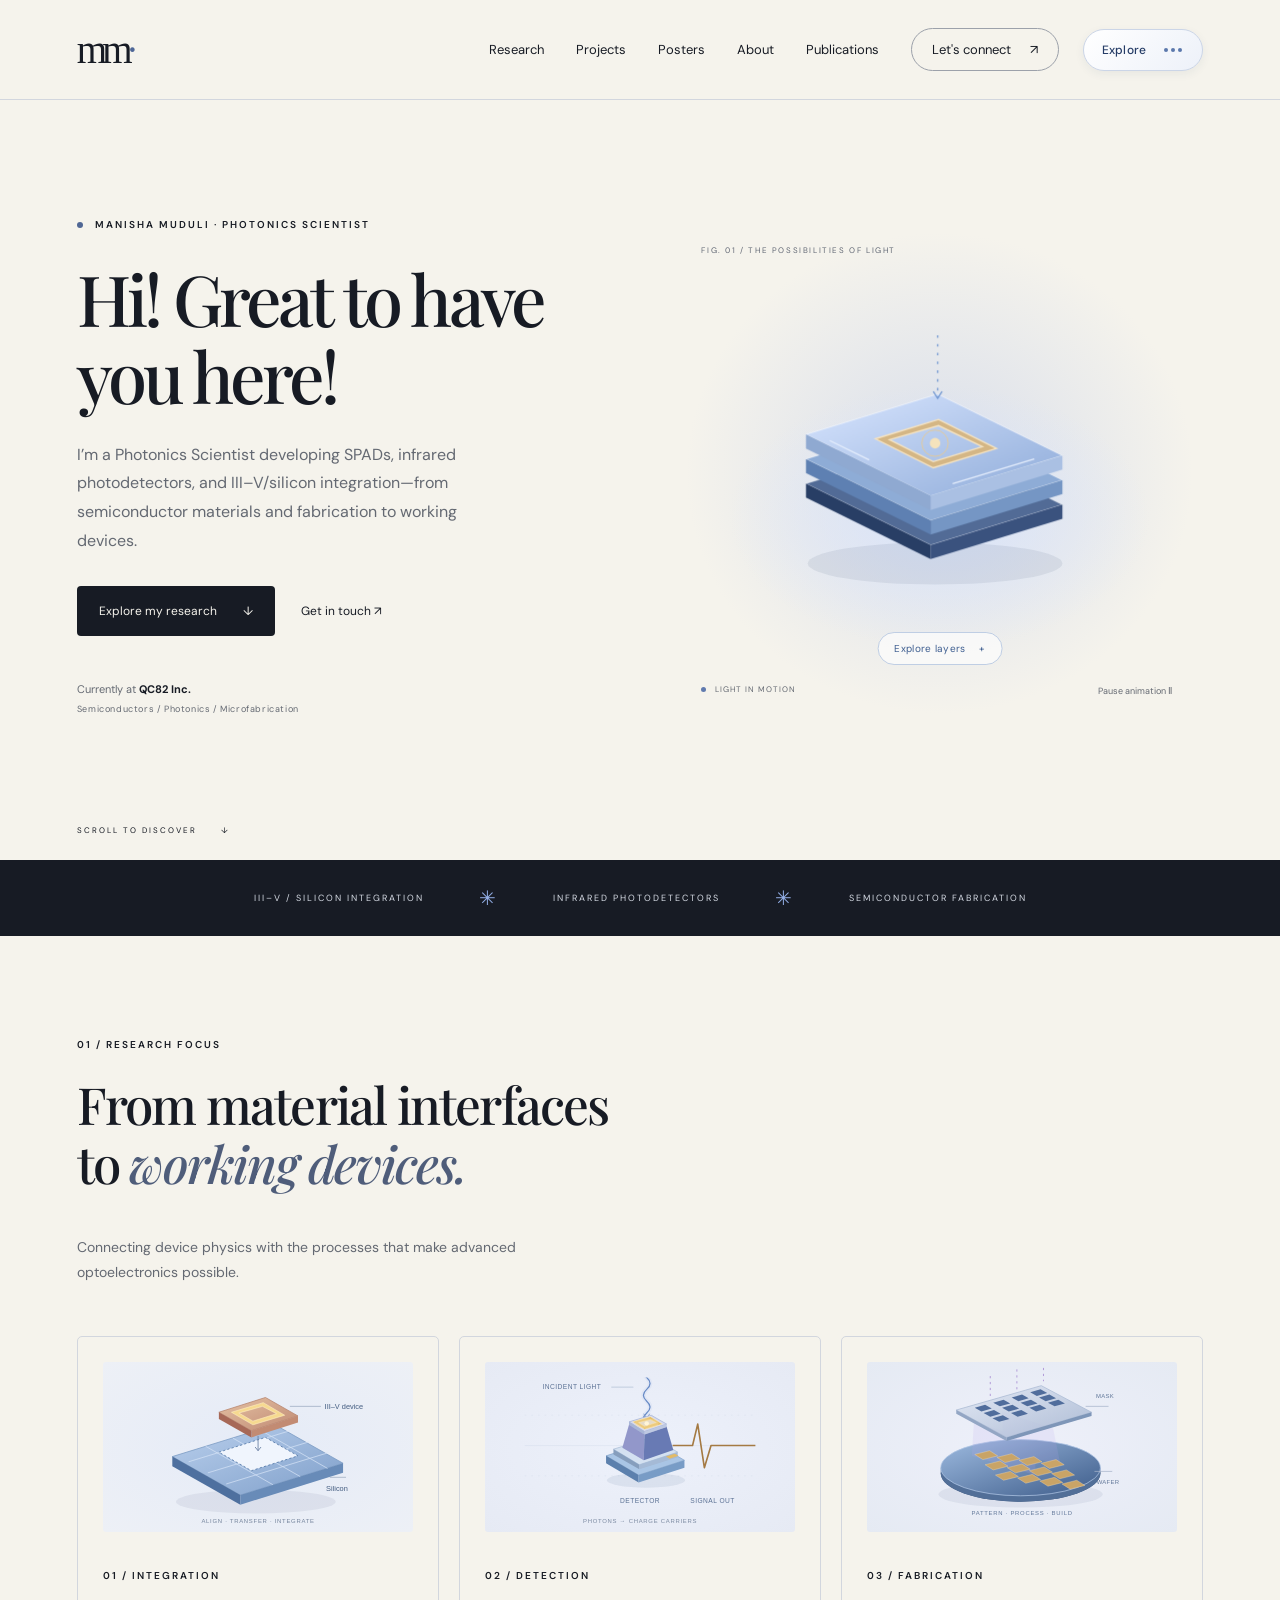
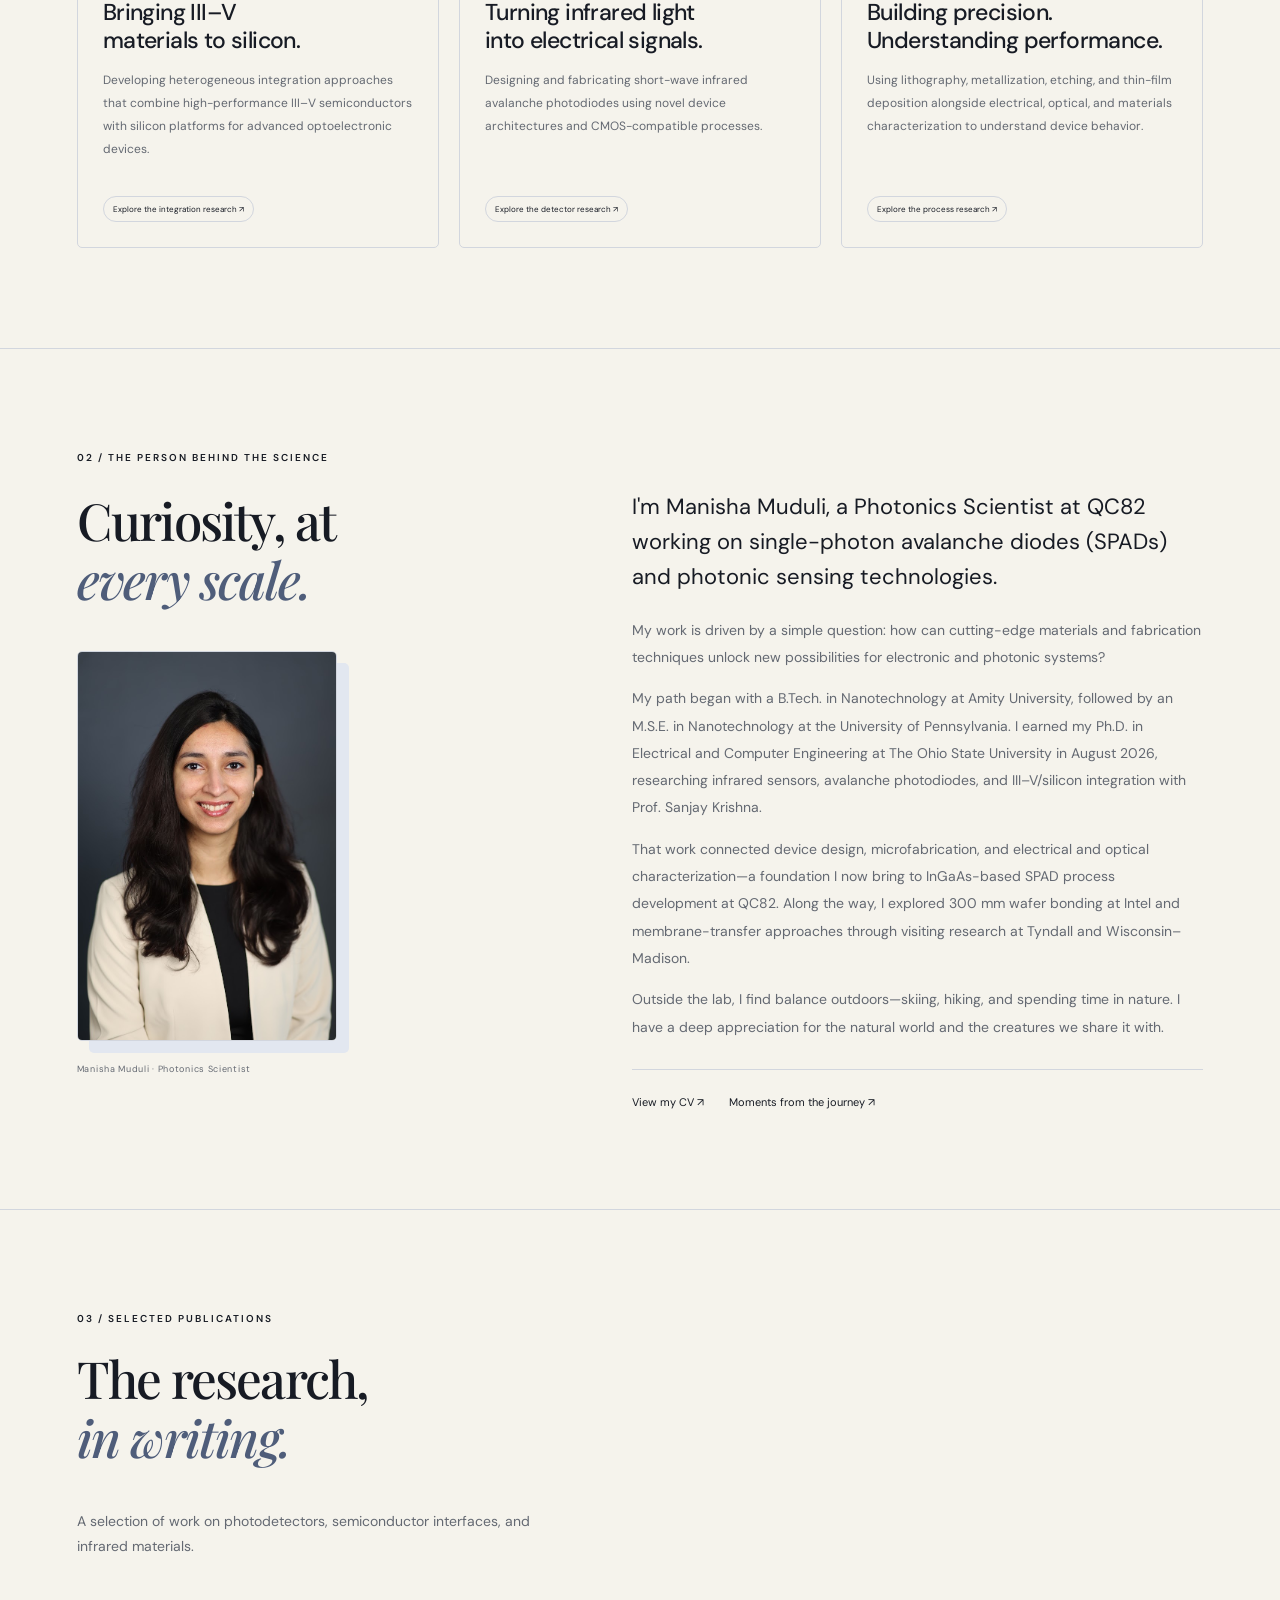
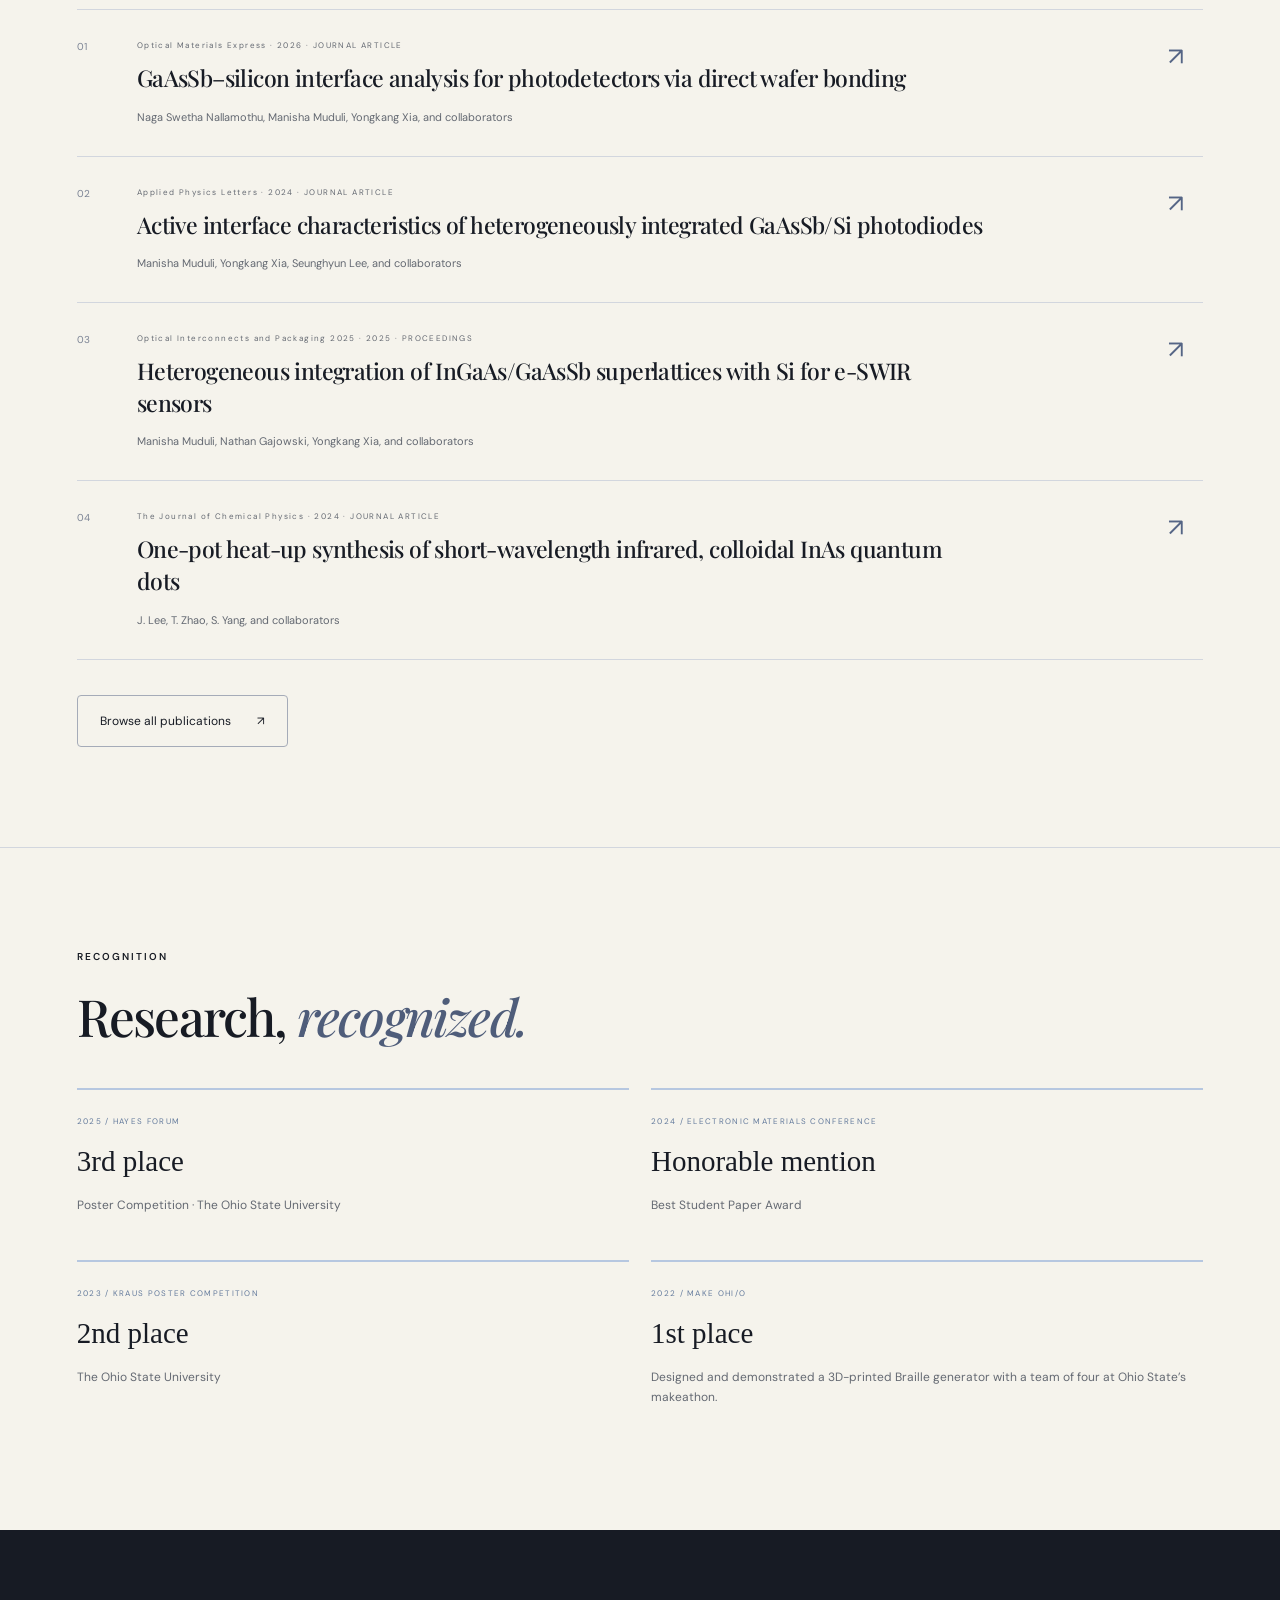
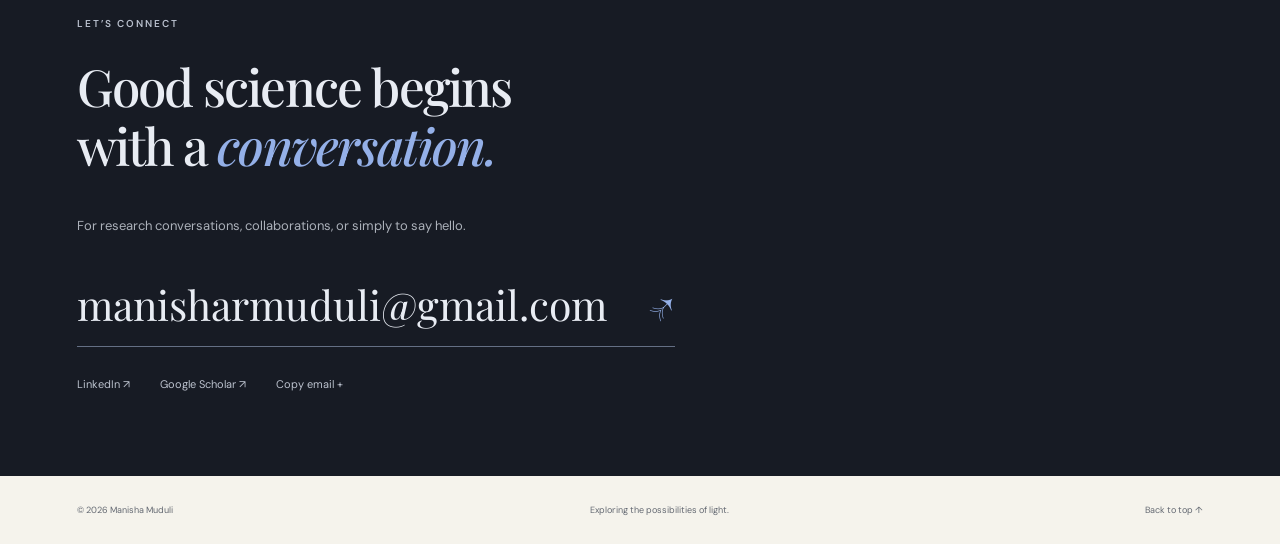
==== commit 8382a6b0: "Resize About portrait to align with biography ending" ====
--- a/docs/index.html
+++ b/docs/index.html
@@ -1,9 +1,9 @@
 <!doctype html>
-<html lang="en"><head><meta charset="utf-8"><meta name="viewport" content="width=device-width, initial-scale=1"><meta name="description" content="Manisha Muduli, Photonics Scientist at QC82. SPADs, infrared photodetectors, III–V/silicon integration, research projects, publications, and CV."><meta name="theme-color" content="#101319"><title>Manisha Muduli — Photonics Scientist</title><link rel="stylesheet" href="style.css"></head>
-<body><a class="skip" href="#main">Skip to content</a><header><a class="brand" href="#">mm<span>·</span></a><nav aria-label="Main navigation"><a href="#research">Research</a><a href="projects.html">Projects</a><a href="posters.html">Posters</a><a href="#about">About</a><a href="publications.html">Publications</a><a class="nav-contact" href="#contact">Let's connect <span>↗</span></a></nav><details class="quick-menu"><summary aria-label="Open page navigation"><span>Explore</span> <span class="menu-dots" aria-hidden="true"><i></i><i></i><i></i></span></summary><div class="quick-menu-links"><a href="index.html#about">About me<span>↗</span></a><a href="index.html#contact">Contact<span>↗</span></a><a href="cv.html">CV<span>↗</span></a><a href="index.html">Home<span>↗</span></a><a href="journey.html">Journey<span>↗</span></a><a href="news.html">News<span>↗</span></a><a href="posters.html">Poster Presentations<span>↗</span></a><a href="projects.html">Projects<span>↗</span></a><a href="publications.html">Publications<span>↗</span></a><a href="index.html#research">Research<span>↗</span></a></div></details></header>
+<html lang="en"><head><meta charset="utf-8"><meta name="viewport" content="width=device-width, initial-scale=1"><meta name="description" content="Manisha Muduli, Photonics Scientist at QC82. SPADs, infrared photodetectors, III–V/silicon integration, research projects, publications, and CV."><meta name="theme-color" content="#101319"><title>Manisha Muduli — Photonics Scientist</title><link rel="stylesheet" href="style.css?v=portrait2"></head>
+<body><a class="skip" href="#main">Skip to content</a><header><a class="brand" href="#">mm<span>·</span></a><nav aria-label="Main navigation"><a href="#research">Research</a><a href="projects.html">Projects</a><a href="posters.html">Posters</a><a href="#about">About</a><a href="publications.html">Publications</a><a class="nav-contact" href="#contact">Let's connect <span>↗</span></a></nav><details class="quick-menu"><summary aria-label="Open page navigation"><span>Explore</span> <span class="menu-dots" aria-hidden="true"><i></i><i></i><i></i></span></summary><div class="quick-menu-links"><a href="index.html">Home<span>↗</span></a><a href="index.html#about">About me<span>↗</span></a><a href="index.html#contact">Contact<span>↗</span></a><a href="cv.html">CV<span>↗</span></a><a href="journey.html">Journey<span>↗</span></a><a href="news.html">News<span>↗</span></a><a href="posters.html">Poster Presentations<span>↗</span></a><a href="projects.html">Projects<span>↗</span></a><a href="publications.html">Publications<span>↗</span></a><a href="index.html#research">Research<span>↗</span></a></div></details></header>
 <main id="main"><section class="hero" id="top"><div class="hero-copy"><p class="eyebrow"><span class="status"></span> MANISHA MUDULI · PHOTONICS SCIENTIST</p><h1>Hi! Great to have you here!</h1><p class="intro">I’m a Photonics Scientist developing SPADs, infrared photodetectors, and III–V/silicon integration—from semiconductor materials and fabrication to working devices.</p><div class="actions"><a class="button" href="#research">Explore my research <span>↓</span></a><a class="text-link" href="mailto:manisharmuduli@gmail.com">Get in touch ↗</a></div><p class="hero-note">Currently at <strong>QC82 Inc.</strong><span>Semiconductors / Photonics / Microfabrication</span></p></div><div class="visual"><svg id="photon" class="device-concept abstract-device" viewBox="0 0 600 500" role="img" aria-labelledby="device-title device-desc"><title id="device-title">Interactive layered photonic device concept</title><desc id="device-desc">Three conceptual roles: light-absorbing material, integration interface, and silicon platform. This is not a literal device cross-section. Move the pointer to tilt it or use Explore layers to reveal labels.</desc><defs><radialGradient id="abstract-halo"><stop stop-color="#dbe5fa"/><stop offset="1" stop-color="#dbe5fa" stop-opacity="0"/></radialGradient><linearGradient id="abstract-top" x2="1" y2="1"><stop stop-color="#d9e6ff"/><stop offset="1" stop-color="#8eabd9"/></linearGradient></defs><ellipse cx="300" cy="300" rx="240" ry="150" fill="url(#abstract-halo)"/><ellipse class="abstract-shadow" cx="295" cy="353" rx="145" ry="24" fill="#2c416a" opacity=".09"/><g class="device-object"><g class="abstract-base"><path d="M148 262 l150-46 142 70 -150 46Z" fill="#526b96" stroke="#ffffff99"/><path d="M148 262 v16 l142 70 v-16Z" fill="#283e65"/><path d="M290 332 l150-46 v16 l-150 46Z" fill="#3a527e"/></g><g class="abstract-middle"><path d="M148 234 l150-46 142 70 -150 46Z" fill="#8eacd6" stroke="#ffffff99"/><path d="M148 234 v16 l142 70 v-16Z" fill="#5e80b2"/><path d="M290 304 l150-46 v16 l-150 46Z" fill="#7596c4"/></g><g class="abstract-upper"><path d="M148 206 l150-46 142 70 -150 46Z" fill="url(#abstract-top)" stroke="#ffffff99"/><path d="M148 206 v16 l142 70 v-16Z" fill="#8fa9d1"/><path d="M290 276 l150-46 v16 l-150 46Z" fill="#aac0e3"/><path d="M227 211 l72-22 66 33 -72 22Z M243 212 l50 25 56-17 -50-24Z" fill="#d4b685" fill-rule="evenodd" stroke="#f6e4c3" stroke-width="1.5"/><path class="abstract-track" d="M175 213 l45 22 m95 27 93-28" fill="none" stroke="#e4edfc" stroke-width="1.5"/><circle class="abstract-spark" cx="295" cy="216" r="6" fill="#f5e3bc"/><circle class="abstract-ring" cx="295" cy="216" r="15" fill="none" stroke="#e9cb93"/></g><g class="abstract-light" fill="none" stroke="#7499d2" stroke-width="1.5"><path d="M298 93 v72" stroke-dasharray="3 7"/><path d="M293 157 l5 8 5-8"/></g></g><g class="device-layer-labels" font-family="Arial,sans-serif" fill="#435b82"><g stroke="#8fa6c9" stroke-width=".8" fill="none"><path d="M405 174 H462 V160 H575"/><path d="M419 250 H466 V241 H575"/><path d="M421 312 H466 V322 H575"/></g><text x="470" y="151" font-size="11">Absorber</text><text x="470" y="175" font-size="8" fill="#74849c">Light → carriers</text><text x="470" y="232" font-size="11">Interface</text><text x="470" y="256" font-size="8" fill="#74849c">Material integration</text><text x="470" y="313" font-size="11">Silicon platform</text><text x="470" y="337" font-size="8" fill="#74849c">Device foundation</text><text x="300" y="403" text-anchor="middle" font-size="8" fill="#74849c">Three conceptual roles · not a literal device stack</text></g></svg><button class="device-explore" id="device-explore" aria-pressed="false">Explore layers <span aria-hidden="true">+</span></button><div class="visual-top">FIG. 01 / THE POSSIBILITIES OF LIGHT</div><div class="visual-bottom"><span><i></i> LIGHT IN MOTION</span><button id="motion" aria-pressed="false">Pause animation Ⅱ</button></div></div><a href="#research" class="scroll-note">SCROLL TO DISCOVER <span>↓</span></a></section>
 <div class="discipline"><span>III–V / SILICON INTEGRATION</span><b>✳</b><span>INFRARED PHOTODETECTORS</span><b>✳</b><span>SEMICONDUCTOR FABRICATION</span></div>
 <section id="research" class="section"><div class="section-heading"><p class="eyebrow">01 / RESEARCH FOCUS</p><h2>From material interfaces<br>to <em>working devices.</em></h2><p>Connecting device physics with the processes that make advanced optoelectronics possible.</p></div><div class="research-grid"><article class="research-card"><div class="diagram integration-figure"><svg viewBox="0 0 360 230" role="img" aria-labelledby="integration-title"><title id="integration-title">A III–V device aligned for integration onto a silicon platform</title><defs><linearGradient id="int-base" x2="1" y2="1"><stop stop-color="#bad0ed"/><stop offset="1" stop-color="#7f9fca"/></linearGradient><linearGradient id="int-chip" x2="1" y2="1"><stop stop-color="#e5c2a4"/><stop offset="1" stop-color="#bf8973"/></linearGradient></defs><ellipse cx="177" cy="189" rx="108" ry="16" fill="#314969" opacity=".08"/><g stroke-linejoin="round"><path d="M64 128 l139-43 92 52 -139 43Z" fill="url(#int-base)" stroke="#7898c1"/><path d="M64 128 v13 l92 52 v-13Z" fill="#4e709f"/><path d="M156 180 l139-43 v13 l-139 43Z" fill="#688bb8"/><g fill="none" stroke="#d6e3f6" stroke-width="1"><path d="M86 135 l137-42 M112 150 l137-42 M137 165 l137-42 M109 114 l91 52 M146 103 l91 52 M183 92 l91 52"/></g><path d="M127 122 l63-20 44 25 -63 20Z" fill="#f0f5fd" stroke="#456c9e" stroke-dasharray="3 3"/><g class="integration-chip"><path d="M127 68 l63-20 44 25 -63 20Z" fill="url(#int-chip)" stroke="#b5816b"/><path d="M127 68 v9 l44 25 v-9Z" fill="#a76857"/><path d="M171 93 l63-20 v9 l-63 20Z" fill="#c28b73"/><path d="M144 68 l43-13 29 17 -43 13Z M154 69 l19 11 32-10 -19-10Z" fill="#f6d990" fill-rule="evenodd" stroke="#fff0c3" stroke-width=".8"/></g><path class="integration-guide" d="M180 100 v20 m-4-5 4 5 4-5" fill="none" stroke="#6c82a5" stroke-width="1.2"/></g><g font-family="Arial,sans-serif" font-size="10" fill="#435c80"><path d="M223 60 h42" fill="none" stroke="#9baac0"/><text x="270" y="64">III–V device</text><path d="M277 156 h22" fill="none" stroke="#9baac0"/><text x="272" y="174">Silicon</text></g><text x="180" y="218" text-anchor="middle" font-family="Arial,sans-serif" font-size="8" letter-spacing="1" fill="#72829a">ALIGN · TRANSFER · INTEGRATE</text></svg></div><p class="eyebrow">01 / INTEGRATION</p><h3>Bringing III–V<br>materials to silicon.</h3><p>Developing heterogeneous integration approaches that combine high-performance III–V semiconductors with silicon platforms for advanced optoelectronic devices.</p><a class="tag research-link" href="projects.html#iii-v-integration">Explore the integration research ↗</a></article><article class="research-card"><div class="diagram detection-figure"><svg viewBox="0 0 360 230" role="img" aria-labelledby="detect-title detect-desc"><title id="detect-title">Light converted into an electrical signal</title><desc id="detect-desc">Light falls vertically onto the top opening of a tapered mesa photodetector on a layered semiconductor base with a gold ring contact. Electrical pulses travel outward. Conceptual animation.</desc><defs><linearGradient id="detect-body" x2="1" y2="1"><stop stop-color="#b9cff1"/><stop offset="1" stop-color="#6d8fbf"/></linearGradient><clipPath id="light-window"><rect x="169" y="21" width="40" height="58"/></clipPath><clipPath id="signal-window"><rect x="224" y="55" width="112" height="115"/></clipPath></defs><g stroke="#b8c8de" stroke-width=".6" opacity=".45"><path d="M24 113 H337"/><path d="M24 72 H337 M24 154 H337" stroke-dasharray="2 7"/></g><g clip-path="url(#light-window)"><g class="top-incident-wave" fill="none" stroke="#688bc6" stroke-width="1.7"><path d="M189-59 q-9 8 0 16 t0 16 t0 16 t0 16 t0 16 t0 16 t0 16 t0 16 t0 16"/><path d="M189-59 q-9 8 0 16 t0 16 t0 16 t0 16 t0 16 t0 16 t0 16 t0 16 t0 16" stroke-width="6" opacity=".08"/></g></g><path d="M185 70 l4 7 4-7" fill="none" stroke="#7d99c8" stroke-width="1.2"/><g class="detector-mesa" stroke-linejoin="round"><ellipse cx="188" cy="160" rx="53" ry="10" fill="#304b77" opacity=".09"/><path d="M134 127 l62-20 44 26 -62 20Z" fill="#a9c5e5" stroke="#85a4ca"/><path d="M134 127 v10 l44 26 v-10Z" fill="#5c80ad"/><path d="M178 153 l62-20 v10 l-62 20Z" fill="#789cc6"/><path d="M144 118 l52-16 35 20 -52 17Z" fill="#d4e1f1" stroke="#a7bbd5"/><path d="M144 118 v7 l35 20 v-6Z" fill="#869ebd"/><path d="M179 139 l52-17 v7 l-52 16Z" fill="#a5bad6"/><path d="M165 85 l30-9 21 12 -30 10Z" fill="#b8b9e3" stroke="#959bc8"/><path class="mesa-sensitive-left" d="M165 85 l-9 31 29 17 1-35Z" fill="#9297ca"/><path class="mesa-sensitive-right" d="M186 98 l30-10 9 31 -40 14Z" fill="#687ab4"/><path d="M165 81 l30-9 21 12 -30 10Z" fill="#d5d9ef" stroke="#a6b3d5"/><path d="M165 81 v4 l21 13 v-4Z" fill="#a8b6d7"/><path d="M186 94 l30-10 v4 l-30 10Z" fill="#bec9e2"/><path d="M170 81 l24-7 16 10 -24 7Z M178 82 l8 5 16-5 -8-4Z" fill="#e2bb68" fill-rule="evenodd" stroke="#fff0bb" stroke-width=".7"/><path d="M215 128 l12-4 5 3 -12 4Z" fill="#e2bb68"/></g><g class="detector-flash"><ellipse cx="189" cy="83" rx="16" ry="7" fill="#f9dc9a" opacity=".45"/><circle cx="189" cy="83" r="3" fill="#fff5d8"/></g><g clip-path="url(#signal-window)"><path class="electrical-signal" d="M120 113 h34 l7-29 9 59 9-30 h72 l7-29 9 59 9-30 h72 l7-29 9 59 9-30 h40" fill="none" stroke-width="2.2" stroke-linejoin="round"/></g><g font-family="Arial,sans-serif" font-size="9" letter-spacing=".6" fill="#5b7194"><text x="48" y="37">INCIDENT LIGHT</text><path d="M141 34 h30" stroke="#9bacc5" stroke-width=".7" fill="none"/><text x="153" y="191">DETECTOR</text><text x="248" y="191">SIGNAL OUT</text></g><text x="180" y="218" text-anchor="middle" font-family="Arial,sans-serif" font-size="8" letter-spacing="1" fill="#7a89a0">PHOTONS → CHARGE CARRIERS</text></svg></div><p class="eyebrow">02 / DETECTION</p><h3>Turning infrared light<br>into electrical signals.</h3><p>Designing and fabricating short-wave infrared avalanche photodiodes using novel device architectures and CMOS-compatible processes.</p><a class="tag research-link" href="projects.html#apd-design">Explore the detector research ↗</a></article><article class="research-card"><div class="diagram fabrication-figure"><svg viewBox="0 0 360 230" role="img" aria-labelledby="fab-title fab-desc"><title id="fab-title">Patterning a wafer with photolithography</title><desc id="fab-desc">A patterned lithography mask above a silicon wafer, with downward exposure light and repeated device features. A conceptual fabrication illustration.</desc><defs><linearGradient id="fab-wafer" x2="1" y2="1"><stop stop-color="#9ebbe0"/><stop offset="1" stop-color="#3d5c8a"/></linearGradient><linearGradient id="fab-mask" x2="1" y2="1"><stop stop-color="#e1e8f4"/><stop offset="1" stop-color="#9eafcc"/></linearGradient></defs><ellipse cx="178" cy="179" rx="111" ry="18" fill="#263f65" opacity=".07"/><ellipse cx="178" cy="151" rx="108" ry="38" fill="#3e567a"/><path d="M70 143 v8 a108 38 0 0 0 216 0 v-8Z" fill="#526f98"/><ellipse cx="178" cy="143" rx="108" ry="38" fill="url(#fab-wafer)" stroke="#b1c7e6"/><g class="fab-exposure" fill="#bba6ed" opacity=".16"><path d="M115 80 l-3 47 86 26 0-44Z"/><path d="M153 67 l2 53 77 19 -10-49Z"/></g><g><path class="fab-die" style="animation-delay:0s" d="M116 125 l20-5 11 7 -20 5Z" fill="#c9a467" stroke="#f0dab6" stroke-width=".5"/><path class="fab-die" style="animation-delay:0.16s" d="M146 129 l20-5 11 7 -20 5Z" fill="#c9a467" stroke="#f0dab6" stroke-width=".5"/><path class="fab-die" style="animation-delay:0.32s" d="M176 133 l20-5 11 7 -20 5Z" fill="#c9a467" stroke="#f0dab6" stroke-width=".5"/><path class="fab-die" style="animation-delay:0.48s" d="M206 137 l20-5 11 7 -20 5Z" fill="#c9a467" stroke="#f0dab6" stroke-width=".5"/><path class="fab-die" style="animation-delay:0.16s" d="M130 139 l20-5 11 7 -20 5Z" fill="#c9a467" stroke="#f0dab6" stroke-width=".5"/><path class="fab-die" style="animation-delay:0.32s" d="M160 143 l20-5 11 7 -20 5Z" fill="#c9a467" stroke="#f0dab6" stroke-width=".5"/><path class="fab-die" style="animation-delay:0.48s" d="M190 147 l20-5 11 7 -20 5Z" fill="#c9a467" stroke="#f0dab6" stroke-width=".5"/><path class="fab-die" style="animation-delay:0.64s" d="M220 151 l20-5 11 7 -20 5Z" fill="#c9a467" stroke="#f0dab6" stroke-width=".5"/><path class="fab-die" style="animation-delay:0.32s" d="M144 153 l20-5 11 7 -20 5Z" fill="#c9a467" stroke="#f0dab6" stroke-width=".5"/><path class="fab-die" style="animation-delay:0.48s" d="M174 157 l20-5 11 7 -20 5Z" fill="#c9a467" stroke="#f0dab6" stroke-width=".5"/><path class="fab-die" style="animation-delay:0.64s" d="M204 161 l20-5 11 7 -20 5Z" fill="#c9a467" stroke="#f0dab6" stroke-width=".5"/><path class="fab-die" style="animation-delay:0.8s" d="M234 165 l20-5 11 7 -20 5Z" fill="#c9a467" stroke="#f0dab6" stroke-width=".5"/></g><g stroke-linejoin="round"><path d="M91 65 l115-33 68 36 -115 34Z" fill="url(#fab-mask)" fill-opacity=".8" stroke="#a8b9d3"/><path d="M91 65 v5 l68 37 v-5Z" fill="#93a6c4"/><path d="M159 102 l115-34 v5 l-115 34Z" fill="#7e96b8"/><g fill="#506d9c"><path d="M116 62 l14-4 9 5 -14 4Z"/><path d="M141 55 l14-4 9 5 -14 4Z"/><path d="M166 48 l14-4 9 5 -14 4Z"/><path d="M191 41 l14-4 9 5 -14 4Z"/><path d="M128 69 l14-4 9 5 -14 4Z"/><path d="M153 62 l14-4 9 5 -14 4Z"/><path d="M178 55 l14-4 9 5 -14 4Z"/><path d="M203 48 l14-4 9 5 -14 4Z"/><path d="M140 76 l14-4 9 5 -14 4Z"/><path d="M165 69 l14-4 9 5 -14 4Z"/><path d="M190 62 l14-4 9 5 -14 4Z"/><path d="M215 55 l14-4 9 5 -14 4Z"/></g></g><g class="fab-rays" fill="none" stroke="#a58ad2" stroke-width="1.1" stroke-dasharray="3 5"><path d="M137 19 v27 M173 10 v27 M209 8 v18"/></g><g font-family="Arial,sans-serif" font-size="8" fill="#617799" letter-spacing=".4"><path d="M266 60 h31" fill="none" stroke="#a7b5ca"/><text x="280" y="49">MASK</text><path d="M278 148 h24" fill="none" stroke="#a7b5ca"/><text x="281" y="165">WAFER</text><text x="180" y="207" text-anchor="middle" letter-spacing="1">PATTERN · PROCESS · BUILD</text></g></svg></div><p class="eyebrow">03 / FABRICATION</p><h3>Building precision.<br>Understanding performance.</h3><p>Using lithography, metallization, etching, and thin-film deposition alongside electrical, optical, and materials characterization to understand device behavior.</p><a class="tag research-link" href="projects.html#zinc-diffusion">Explore the process research ↗</a></article></div></section>
 <section id="about" class="about section"><div><p class="eyebrow">02 / THE PERSON BEHIND THE SCIENCE</p><h2>Curiosity, at<br><em>every scale.</em></h2><figure class="about-portrait"><img src="assets/manisha-muduli.jpg" alt="Portrait of Manisha Muduli" width="689" height="1033" loading="lazy"><figcaption>Manisha Muduli · Photonics Scientist</figcaption></figure></div><div class="about-body"><p class="large-copy">I'm Manisha Muduli, a Photonics Scientist at QC82 working on single-photon avalanche diodes (SPADs) and photonic sensing technologies.</p><p>My work is driven by a simple question: how can cutting-edge materials and fabrication techniques unlock new possibilities for electronic and photonic systems?</p><p>My path began with a B.Tech. in Nanotechnology at Amity University, followed by an M.S.E. in Nanotechnology at the University of Pennsylvania. I earned my Ph.D. in Electrical and Computer Engineering at The Ohio State University in August 2026, researching infrared sensors, avalanche photodiodes, and III–V/silicon integration with Prof. Sanjay Krishna.</p><p>That work connected device design, microfabrication, and electrical and optical characterization—a foundation I now bring to InGaAs-based SPAD process development at QC82. Along the way, I explored 300 mm wafer bonding at Intel and membrane-transfer approaches through visiting research at Tyndall and Wisconsin–Madison.</p><p>Outside the lab, I find balance outdoors—skiing, hiking, and spending time in nature. I have a deep appreciation for the natural world and the creatures we share it with.</p><div class="about-links"><a href="cv.html">View my CV ↗</a><a href="journey.html">Moments from the journey ↗</a></div></div></section>
 <section id="publications" class="section publications"><div class="section-heading"><p class="eyebrow">03 / SELECTED PUBLICATIONS</p><h2>The research,<br><em>in writing.</em></h2><p>A selection of work on photodetectors, semiconductor interfaces, and infrared materials.</p></div><div class="paper-list"><a class="paper" href="https://doi.org/10.1364/ome.578886" target="_blank" rel="noopener"><span class="paper-number">01</span><div><p>Optical Materials Express · 2026 · JOURNAL ARTICLE</p><h3>GaAsSb–silicon interface analysis for photodetectors via direct wafer bonding</h3><small>Naga Swetha Nallamothu, Manisha Muduli, Yongkang Xia, and collaborators</small></div><span class="arrow">↗</span></a><a class="paper" href="https://doi.org/10.1063/5.0230901" target="_blank" rel="noopener"><span class="paper-number">02</span><div><p>Applied Physics Letters · 2024 · JOURNAL ARTICLE</p><h3>Active interface characteristics of heterogeneously integrated GaAsSb/Si photodiodes</h3><small>Manisha Muduli, Yongkang Xia, Seunghyun Lee, and collaborators</small></div><span class="arrow">↗</span></a><a class="paper" href="https://doi.org/10.1117/12.3040717" target="_blank" rel="noopener"><span class="paper-number">03</span><div><p>Optical Interconnects and Packaging 2025 · 2025 · PROCEEDINGS</p><h3>Heterogeneous integration of InGaAs/GaAsSb superlattices with Si for e-SWIR sensors</h3><small>Manisha Muduli, Nathan Gajowski, Yongkang Xia, and collaborators</small></div><span class="arrow">↗</span></a><a class="paper" href="https://doi.org/10.1063/5.0187162" target="_blank" rel="noopener"><span class="paper-number">04</span><div><p>The Journal of Chemical Physics · 2024 · JOURNAL ARTICLE</p><h3>One-pot heat-up synthesis of short-wavelength infrared, colloidal InAs quantum dots</h3><small>J. Lee, T. Zhao, S. Yang, and collaborators</small></div><span class="arrow">↗</span></a></div><a class="button outline" href="publications.html">Browse all publications <span>↗</span></a></section>
-<section id="recognition" class="section recognition"><div class="section-heading"><p class="eyebrow">RECOGNITION</p><h2>Research, <em>recognized.</em></h2></div><div class="recognition-grid"><a href="posters.html"><span>2025 / HAYES FORUM</span><strong>3rd place</strong><p>Poster Competition · The Ohio State University</p></a><a href="cv.html#awards"><span>2024 / ELECTRONIC MATERIALS CONFERENCE</span><strong>Honorable mention</strong><p>Best Student Paper Award</p></a><a href="posters.html"><span>2023 / KRAUS POSTER COMPETITION</span><strong>2nd place</strong><p>The Ohio State University</p></a><a href="cv.html#awards"><span>2022 / MAKE OHI/O</span><strong>1st place</strong><p>Designed and demonstrated a 3D-printed Braille generator with a team of four at Ohio State’s makeathon.</p></a></div></section><section id="contact" class="contact section"><p class="eyebrow">LET’S CONNECT</p><h2>Good science begins<br>with a <em>conversation.</em></h2><p>For research conversations, collaborations, or simply to say hello.</p><a class="email" href="mailto:manisharmuduli@gmail.com">manisharmuduli@gmail.com <span>↗</span></a><div class="contact-links"><a href="https://www.linkedin.com/in/manisha-r-muduli/" target="_blank" rel="noopener">LinkedIn ↗</a><a href="https://scholar.google.com/citations?user=A17pXQsAAAAJ&hl=en&oi=ao" target="_blank" rel="noopener">Google Scholar ↗</a><button id="copy">Copy email +</button></div></section></main><footer><span>© <span id="year">2026</span> Manisha Muduli</span><span>Exploring the possibilities of light.</span><a href="#top">Back to top ↑</a></footer><script src="script.js"></script><script src="navigation.js"></script></body></html>
+<section id="recognition" class="section recognition"><div class="section-heading"><p class="eyebrow">RECOGNITION</p><h2>Research, <em>recognized.</em></h2></div><div class="recognition-grid"><a href="posters.html"><span>2025 / HAYES FORUM</span><strong>3rd place</strong><p>Poster Competition · The Ohio State University</p></a><a href="cv.html#awards"><span>2024 / ELECTRONIC MATERIALS CONFERENCE</span><strong>Honorable mention</strong><p>Best Student Paper Award</p></a><a href="posters.html"><span>2023 / KRAUS POSTER COMPETITION</span><strong>2nd place</strong><p>The Ohio State University</p></a><a href="cv.html#awards"><span>2022 / MAKE OHI/O</span><strong>1st place</strong><p>Designed and demonstrated a 3D-printed Braille generator with a team of four at Ohio State’s makeathon.</p></a></div></section><section id="contact" class="contact section"><p class="eyebrow">LET’S CONNECT</p><h2>Good science begins<br>with a <em>conversation.</em></h2><p>For research conversations, collaborations, or simply to say hello.</p><a class="email" href="mailto:manisharmuduli@gmail.com">manisharmuduli@gmail.com <span>↗</span></a><div class="contact-links"><a href="https://www.linkedin.com/in/manisha-r-muduli/" target="_blank" rel="noopener">LinkedIn ↗</a><a href="https://scholar.google.com/citations?user=A17pXQsAAAAJ&hl=en&oi=ao" target="_blank" rel="noopener">Google Scholar ↗</a><button id="copy">Copy email +</button></div></section></main><footer><span>© <span id="year">2026</span> Manisha Muduli</span><span>Exploring the possibilities of light.</span><a href="#top">Back to top ↑</a></footer><script src="script.js?v=portrait2"></script><script src="navigation.js"></script></body></html>
--- a/docs/style.css
+++ b/docs/style.css
@@ -35,7 +35,7 @@
 
 .poster-caption .event-description{font-size:13px!important;line-height:1.75;max-width:820px;color:#586a86!important;margin:10px 0 14px}
 
-.cv-page{max-width:1250px}.cv-index{display:flex;flex-wrap:wrap;gap:10px;border-top:1px solid var(--line);border-bottom:1px solid var(--line);padding:20px 0;margin-bottom:35px}.cv-index a{font-size:11px;border:1px solid #d4ddeb;padding:9px 13px;border-radius:20px}.cv-index a:hover{background:#e5ebf7}.cv-section{padding:35px 0;border-bottom:1px solid var(--line);scroll-margin-top:100px}.cv-section>h2{font-size:32px;margin-bottom:30px}.cv-entry{display:grid;grid-template-columns:165px 1fr;gap:25px;margin-bottom:30px}.cv-meta{font-size:11px;color:#60769b;padding-top:4px}.cv-entry h3{font-size:20px;margin-bottom:7px}.cv-role{font-size:13px;color:#63728c;line-height:1.7}.cv-entry ul{padding-left:18px;font-size:13px;line-height:1.9;color:#566175}.cv-publications{padding-left:22px;font-size:13px;line-height:1.8}.cv-publications li{margin-bottom:18px;padding-left:6px}.cv-publications span{font-size:11px;color:#697e9d;margin-right:10px}.cv-note{font-size:12px;color:var(--muted)}.cv-posters{list-style:none;padding:0}.cv-posters li{padding:24px 0;border-top:1px solid var(--line)}.cv-posters li>span{font-size:10px;color:#6a7d9c}.cv-posters h3{font-size:19px;line-height:1.5;margin:12px 0}.cv-posters p{font-size:12px;color:#68758a}.cv-posters a{display:inline-block;font-size:11px;margin-top:10px}.cv-award{display:inline-block;color:#8a631d;font-size:11px;margin-right:20px}@media(max-width:600px){.cv-entry{grid-template-columns:1fr;gap:8px}.cv-section>h2{font-size:28px}}
+.cv-page{max-width:1250px}.cv-index{display:flex;flex-wrap:wrap;gap:10px;border-top:1px solid var(--line);border-bottom:1px solid var(--line);padding:20px 0;margin-bottom:35px}.cv-index a{font-size:11px;border:1px solid #d4ddeb;padding:9px 13px;border-radius:20px}.cv-index a:hover{background:#e5ebf7}.cv-section{padding:35px 0;border-bottom:1px solid var(--line);scroll-margin-top:100px}.cv-section>h2{font-size:32px;margin-bottom:30px}.cv-entry{display:grid;grid-template-columns:165px 1fr;gap:25px;margin-bottom:30px}.cv-meta{font-size:15px;line-height:1.5;font-weight:500;color:#60769b;padding-top:4px}.cv-entry h3{font-size:20px;margin-bottom:7px}.cv-role{font-size:13px;color:#63728c;line-height:1.7}.cv-entry ul{padding-left:18px;font-size:13px;line-height:1.9;color:#566175}.cv-publications{padding-left:22px;font-size:13px;line-height:1.8}.cv-publications li{margin-bottom:18px;padding-left:6px}.cv-publications span{font-size:11px;color:#697e9d;margin-right:10px}.cv-note{font-size:12px;color:var(--muted)}.cv-posters{list-style:none;padding:0}.cv-posters li{padding:24px 0;border-top:1px solid var(--line)}.cv-posters li>span{font-size:10px;color:#6a7d9c}.cv-posters h3{font-size:19px;line-height:1.5;margin:12px 0}.cv-posters p{font-size:12px;color:#68758a}.cv-posters a{display:inline-block;font-size:11px;margin-top:10px}.cv-award{display:inline-block;color:#8a631d;font-size:11px;margin-right:20px}@media(max-width:600px){.cv-entry{grid-template-columns:1fr;gap:8px}.cv-section>h2{font-size:28px}}
 
 .cv-subheading{font-size:18px;font-weight:500;color:#4e6993;margin:38px 0 25px;padding-top:20px;border-top:1px solid #e1e5ed}
 
@@ -73,4 +73,7 @@
 /* Keep page titles on one line with responsive type. */
 .section-heading:has(.single-line-title){max-width:100%}
 .single-line-title{white-space:nowrap;font-size:clamp(24px,6.8vw,79px);letter-spacing:-.045em}
-#skills .cv-meta{font-size:15px;line-height:1.5;font-weight:500}
+
+
+/* Compact About portrait, aligned with the biography on desktop. */
+@media(min-width:801px){.about-portrait{width:230px;max-width:100%}}
